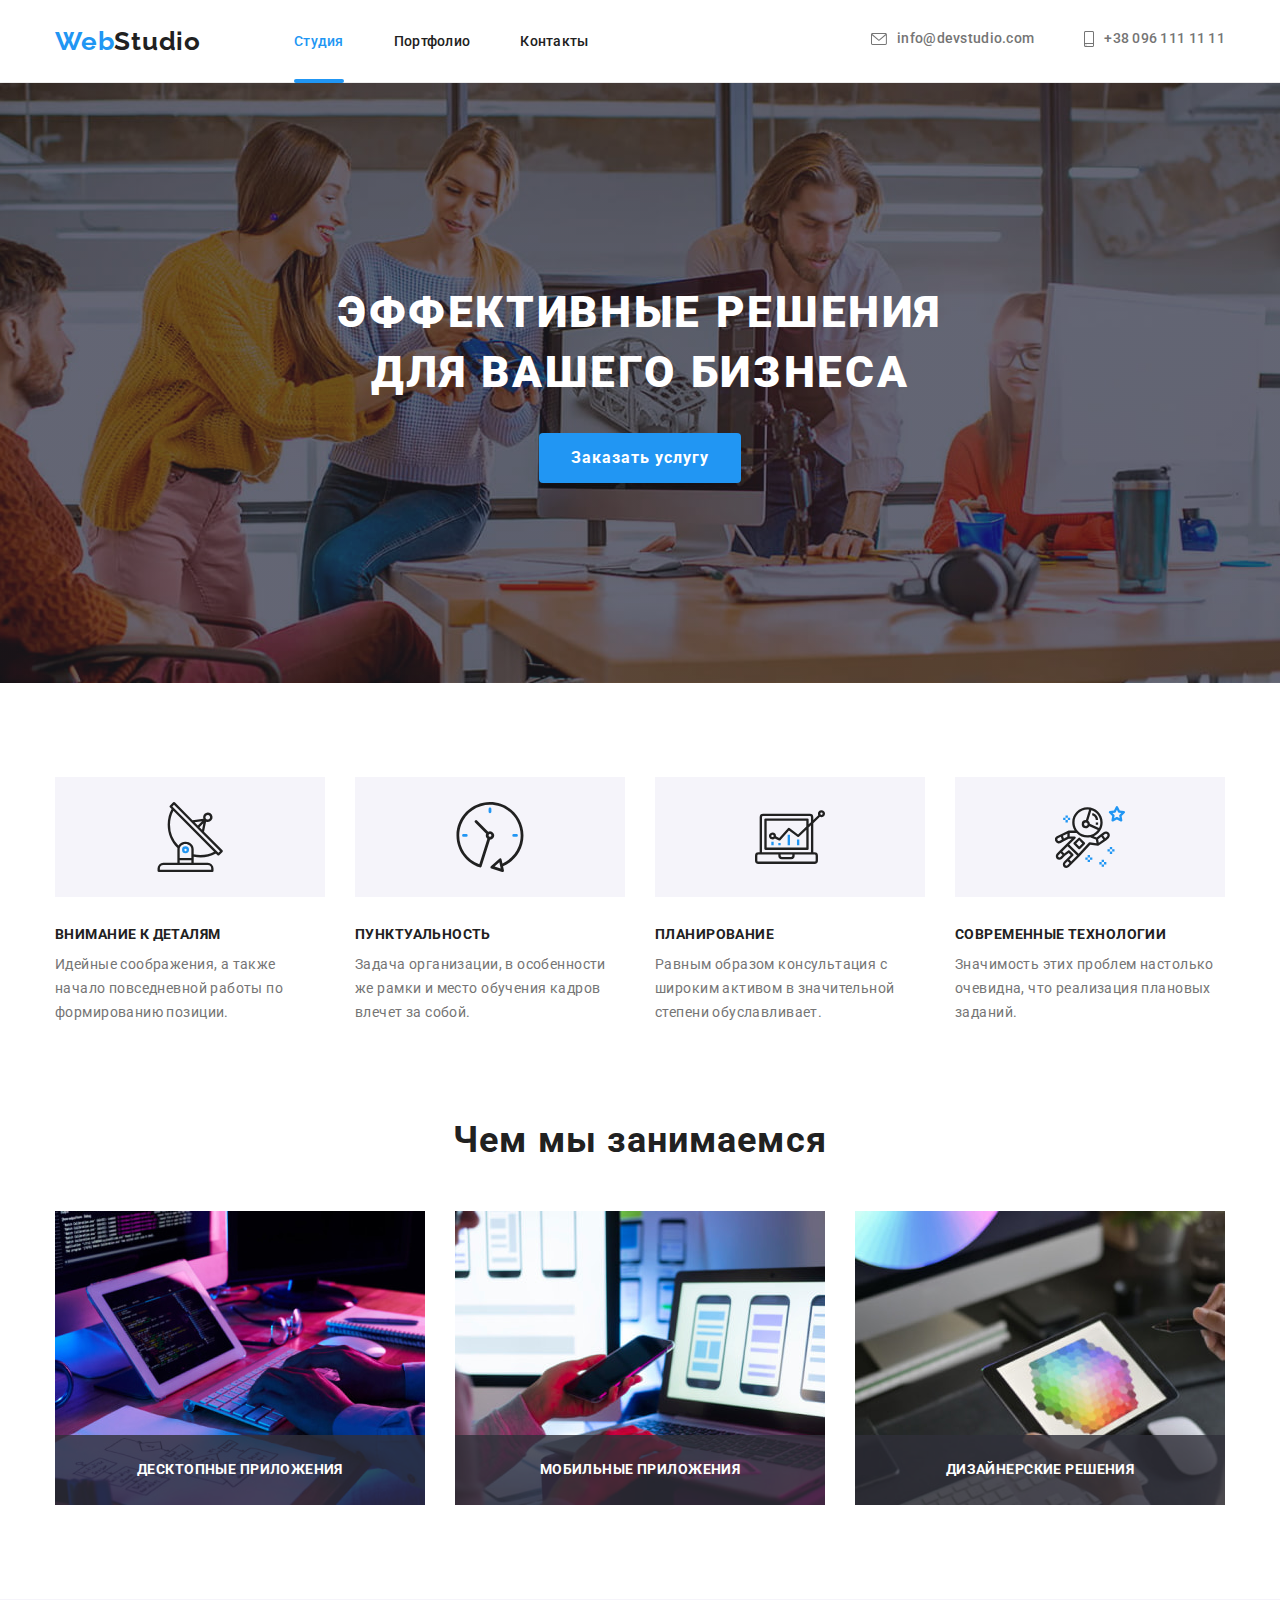
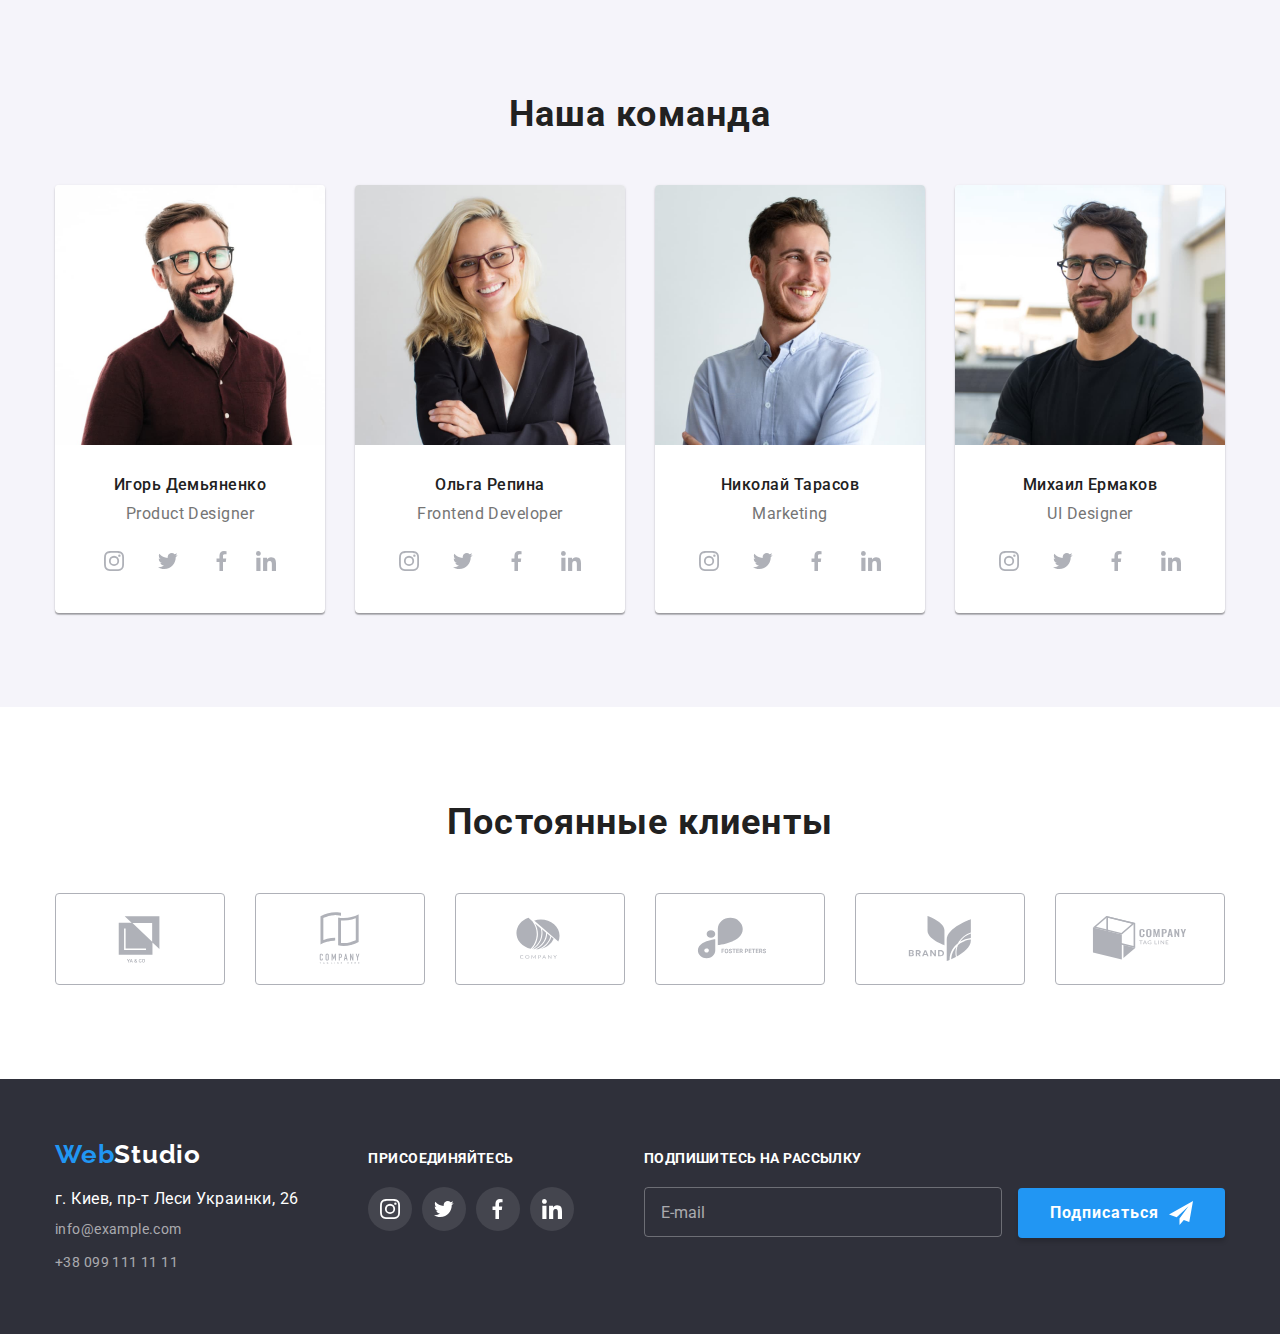
==== index.html @ 4d5522b4 "Create" ====
<!DOCTYPE html>
<html lang="ru">
  <head>
    <meta charset="UTF-8" />
    <meta http-equiv="X-UA-Compatible" content="IE=edge" />
    <meta name="viewport" content="width=device-width, initial-scale=1.0" />
    <title>Studio</title>
    <link rel="preconnect" href="https://fonts.googleapis.com" />
    <link rel="preconnect" href="https://fonts.gstatic.com" crossorigin />
    <link
      href="https://fonts.googleapis.com/css2?family=Raleway:wght@700&family=Roboto:wght@400;500;700;900&display=swap"
      rel="stylesheet"
    />
    <link
      rel="stylesheet"
      href="https://cdnjs.cloudflare.com/ajax/libs/modern-normalize/1.1.0/modern-normalize.min.css"
    />
    <link rel="stylesheet" href="./css/main.min.css" />
  </head>
  <body>
    <header class="header">
      <div class="container header__container">
        <nav class="site-nav">
          <a href="./" class="logo header__logo"><span>Web</span>Studio</a>
          <ul class="site-nav__list">
            <li class="site-nav__item">
              <a href="./" class="site-nav__link site-nav__link--current">Студия</a>
            </li>
            <li class="site-nav__item">
              <a href="./portfolio.html" class="site-nav__link">Портфолио</a>
            </li>
            <li class="site-nav__item"><a href="./" class="site-nav__link">Контакты</a></li>
          </ul>
        </nav>
        <ul class="auth-nav">
          <li class="auth-nav__item">
            <a href="mailto:info@devstudio.com" class="auth-nav__link">
              <svg class="auth-nav__icon-envelope">
                <use href="./images/icons.svg#icon-envelope"></use>
              </svg>
              info@devstudio.com
            </a>
          </li>
          <li class="auth-nav__item">
            <a href="tel:+380961111111" class="auth-nav__link">
              <svg class="auth-nav__icon-smartphone">
                <use href="./images/icons.svg#icon-smartphone"></use>
              </svg>
              +38 096 111 11 11</a
            >
          </li>
        </ul>
      </div>
    </header>
    <main>
      <!-- Hero section -->
      <section class="hero">
        <div class="container">
          <h1 class="hero__title">
            Эффективные решения <br />
            для вашего бизнеса
          </h1>
          <button type="button" class="button" data-modal-open>Заказать услугу</button>
        </div>
      </section>

      <!-- Particular section -->
      <section class="section">
        <div class="container">
          <h2 class="section__title visually-hidden">Особенности</h2>
          <ul class="particular__block">
            <li class="particular__item">
              <div class="particular__thumb">
                <svg class="particular__icon">
                  <use href="./images/icons.svg#icon-antenna"></use>
                </svg>
              </div>
              <h3 class="particular__title">Внимание к деталям</h3>
              <p class="particular__text">
                Идейные соображения, а также начало повседневной работы по формированию позиции.
              </p>
            </li>
            <li class="particular__item">
              <div class="particular__thumb">
                <svg class="particular__icon">
                  <use href="./images/icons.svg#icon-clock"></use>
                </svg>
              </div>
              <h3 class="particular__title">Пунктуальность</h3>
              <p class="particular__text">
                Задача организации, в особенности же рамки и место обучения кадров влечет за собой.
              </p>
            </li>
            <li class="particular__item">
              <div class="particular__thumb">
                <svg class="particular__icon">
                  <use href="./images/icons.svg#icon-diagram"></use>
                </svg>
              </div>
              <h3 class="particular__title">Планирование</h3>
              <p class="particular__text">
                Равным образом консультация с широким активом в значительной степени обуславливает.
              </p>
            </li>
            <li class="particular__item">
              <div class="particular__thumb">
                <svg class="particular__icon">
                  <use href="./images/icons.svg#icon-astronaut"></use>
                </svg>
              </div>
              <h3 class="particular__title">Современные технологии</h3>
              <p class="particular__text">
                Значимость этих проблем настолько очевидна, что реализация плановых заданий.
              </p>
            </li>
          </ul>
        </div>
      </section>

      <!-- Works-section -->
      <section class="section section--no-padding-top">
        <div class="container">
          <h2 class="section__title">Чем мы занимаемся</h2>
          <ul class="work">
            <li class="work__item">
              <img
                src="./images/box1.jpg"
                alt="Планшет с набранным кодом"
                width="370"
                class="work__img"
              />
              <h3 class="work__title">Десктопные приложения</h3>
            </li>
            <li class="work__item">
              <img
                src="./images/box2.jpg"
                alt="Ноутбук с дизайном приложения"
                width="370"
                class="work__img"
              />
              <h3 class="work__title">Мобильные приложения</h3>
            </li>
            <li class="work__item">
              <img
                src="./images/box3.jpg"
                alt="Планшет с палитрой цветов"
                width="370"
                class="work__img"
              />
              <h3 class="work__title">Дизайнерские решения</h3>
            </li>
          </ul>
        </div>
      </section>

      <!-- Command section -->
      <section class="section section--other-background">
        <div class="container">
          <h2 class="section__title">Наша команда</h2>
          <ul class="command">
            <li class="command__item">
              <img src="./images/team-card-1.jpg" alt="Портрет" width="270" />
              <div class="command__thumb">
                <h3 class="command__title">Игорь Демьяненко</h3>
                <p class="command__text">Product Designer</p>
                <ul class="social">
                  <li class="social__item">
                    <a href="#" class="social__link">
                      <svg class="social__icon">
                        <use href="./images/icons.svg#icon-instagram"></use>
                      </svg>
                    </a>
                  </li>
                  <li class="social__item">
                    <a href="#" class="social__link">
                      <svg class="social__icon">
                        <use href="./images/icons.svg#icon-twitter"></use>
                      </svg>
                    </a>
                  </li>
                  <li class=sociald__item">
                    <a href="#" class="social__link">
                      <svg class="social__icon">
                        <use href="./images/icons.svg#icon-facebook"></use>
                      </svg>
                    </a>
                  </li>
                  <li class="social__item">
                    <a href="#" class="social__link">
                      <svg class="social__icon">
                        <use href="./images/icons.svg#icon-linkedin"></use>
                      </svg>
                    </a>
                  </li>
                </ul>
              </div>
            </li>

            <li class="command__item">
              <img src="./images/team-card-2.jpg" alt="Портрет" width="270"/>
              <div class="command__thumb">
                <h3 class="command__title">Ольга Репина</h3>
                <p class="command__text">Frontend Developer</p>
                <ul class="social">
                  <li class="social__item">
                    <a href="#" class="social__link">
                      <svg class="social__icon">
                        <use href="./images/icons.svg#icon-instagram"></use>
                      </svg>
                    </a>
                  </li>
                  <li class="social__item">
                    <a href="" class="social__link">
                      <svg class="social__icon">
                        <use href="./images/icons.svg#icon-twitter"></use>
                      </svg>
                    </a>
                  </li>
                  <li class="social__item">
                    <a href="" class="social__link">
                      <svg class="social__icon">
                        <use href="./images/icons.svg#icon-facebook"></use>
                      </svg>
                    </a>
                  </li>
                  <li class="social__item">
                    <a href="" class="social__link">
                      <svg class="social__icon">
                        <use href="./images/icons.svg#icon-linkedin"></use>
                      </svg>
                    </a>
                  </li>
                </ul>
              </div>
            </li>

            <li class="command__item">
              <img src="./images/team-card-3.jpg" alt="Портрет" width="270" />
              <div class="command__thumb">
                <h3 class="command__title">Николай Тарасов</h3>
                <p class="command__text">Marketing</p>
                <ul class="social">
                  <li class="social__item">
                    <a href="#" class="social__link">
                      <svg class="social__icon">
                        <use href="./images/icons.svg#icon-instagram"></use>
                      </svg>
                    </a>
                  </li>
                  <li class="social__item">
                    <a href="" class="social__link">
                      <svg class="social__icon">
                        <use href="./images/icons.svg#icon-twitter"></use>
                      </svg>
                    </a>
                  </li>
                  <li class="social__item">
                    <a href="" class="social__link">
                      <svg class="social__icon ">
                        <use href="./images/icons.svg#icon-facebook"></use>
                      </svg>
                    </a>
                  </li>
                  <li class="social__item">
                    <a href="" class="social__link">
                      <svg class="social__icon">
                        <use href="./images/icons.svg#icon-linkedin"></use>
                      </svg>
                    </a>
                  </li>
                </ul>
              </div>
            </li>

            <li class="command__item">
              <img src="./images/team-card-4.jpg" alt="Портрет" width="270" />
              <div class="command__thumb">
                <h3 class="command__title">Михаил Ермаков</h3>
                <p class="command__text">UI Designer</p>
                <ul class="social">
                  <li class="social__item">
                    <a href="#" class="social__link">
                      <svg class="social__icon">
                        <use href="./images/icons.svg#icon-instagram"></use>
                      </svg>
                    </a>
                  </li>
                  <li class="social__item">
                    <a href="" class="social__link">
                      <svg class="social__icon">
                        <use href="./images/icons.svg#icon-twitter"></use>
                      </svg>
                    </a>
                  </li>
                  <li class="social__item">
                    <a href="" class="social__link">
                      <svg class="social__icon">
                        <use href="./images/icons.svg#icon-facebook"></use>
                      </svg>
                    </a>
                  </li>
                  <li class="social__item">
                    <a href="" class="social__link">
                      <svg class="social__icon">
                        <use href="./images/icons.svg#icon-linkedin"></use>
                      </svg>
                    </a>
                  </li>
                </ul>
              </div>
            </li>
          </ul>
        </div>
      </section>

      <!-- Client section -->
      <section class="section">
        <div class="container">
          <h2 class="section__title">Постоянные клиенты</h2>
          <ul class="client">
            <li class="client__item">
              <a href="#" class="client__link">
                <svg class="client__icon">
                  <use href="./images/icons.svg#icon-client1"></use>
                </svg>
              </a>
            </li>
            <li class="client__item">
              <a href="#" class="client__link">
                <svg class="client__icon">
                  <use href="./images/icons.svg#icon-client2"></use>
                </svg>
              </a>
            </li>
            <li class="client__item">
              <a href="#" class="client__link">
                <svg class="client__icon">
                  <use href="./images/icons.svg#icon-client3"></use>
                </svg>
              </a>
            </li>
            <li class="client__item">
              <a href="#" class="client__link">
                <svg class="client__icon">
                  <use href="./images/icons.svg#icon-client4"></use>
                </svg>
              </a>
            </li>
            <li class="client__item">
              <a href="#" class="client__link">
                <svg class="client__icon">
                  <use href="./images/icons.svg#icon-client5"></use>
                </svg>
              </a>
            </li>
            <li class="client__item">
              <a href="#" class="client__link">
                <svg class="client__icon">
                  <use href="./images/icons.svg#icon-client6"></use>
                </svg>
              </a>
            </li>
          </ul>
        </div>
      </section>
    </main>

    <footer class="footer">
      <div class="container footer__container">
        <div class="contacts">
          <a href="./" class="logo footer__logo"><span>Web</span>Studio</a>
          <address>
            <ul class="contacts__list">
              <li class="contacts__item">
                <a href="https://goo.gl/maps/uek1uiBaMwYKSRGh7" class="contacts__address"
                  >г. Киев, пр-т Леси Украинки, 26</a
                >
              </li>
              <li class="contacts__item">
                <a href="mailto:info@example.com" class="contacts__mail">info@example.com</a>
              </li>
              <li class="contacts__item">
                <a href="tel:+380991111111" class="contacts__tel">+38 099 111 11 11</a>
              </li>
            </ul>
          </address>
        </div>

        <div class="subscribe">
          <h3 class="subscribe__title">присоединяйтесь</h3>
          <ul class="subscribe__list">
            <li class="subscribe__item">
              <a href="#" class="subscribe__link">
                <svg class="social__icon">
                  <use href="./images/icons.svg#icon-instagram"></use>
                </svg>
              </a>
            </li>
            <li class="subscribe__item">
              <a href="#" class="subscribe__link">
                <svg class="social__icon">
                  <use href="./images/icons.svg#icon-twitter"></use>
                </svg>
              </a>
            </li>
            <li class="subscribe__item">
              <a href="#" class="subscribe__link">
                <svg class="social__icon">
                  <use href="./images/icons.svg#icon-facebook"></use>
                </svg>
              </a>
            </li>
            <li class="subscribe__item">
              <a href="#" class="subscribe__link">
                <svg class="social__icon">
                  <use href="./images/icons.svg#icon-linkedin"></use>
                </svg>
              </a>
            </li>
          </ul>
        </div>

        <form class="mailing">
          <h3 class="subscribe__title">Подпишитесь на рассылку</h3>
          <label class="mailing__form">
            <input type="text" placeholder="E-mail" class="mailing__submit" name="subscribe" />
          </label>
          <button type="submit" class="button mailing__btn">
            Подписаться
            <svg class="mailing__icon">
              <use href="./images/icons.svg#icon-send"></use>
            </svg>
          </button>
        </form>
      </div>
    </footer>

    <div class="backdrop is-hidden" data-modal>
      <div class="modal">
        <button class="button__close" data-modal-close>
          <svg class="button__icon">
            <use href="./images/icons.svg#icon-close"></use>
          </svg>
        </button>
        <b class="modal__title">Оставьте свои данные, мы вам перезвоним</b>
        <form class="form">
          <label class="form__box">
            Имя
            <input type="text" name="user-name" class="form__input" required />
            <svg class="form__icon">
              <use href="./images/icons.svg#icon-person"></use>
            </svg>
          </label>

          <label class="form__box">
            Телефон
            <input
              type="text"
              name="user-phone"
              class="form__input"
              required
              pattern="[0-9]{10}"
              title="0999999999"
            />
            <svg class="form__icon">
              <use href="./images/icons.svg#icon-phone"></use>
            </svg>
          </label>

          <label class="form__box">
            Почта
            <input type="text" name="user-email" class="form__input" required />
            <svg class="form__icon">
              <use href="./images/icons.svg#icon-email"></use>
            </svg>
          </label>

          <label class="form__box textarea">
            Комментарий
            <textarea
              name="user-comment"
              class="form__input textarea__input"
              placeholder="Введите текст"
            ></textarea>
          </label>

          <div class="policy">
            <input type="checkbox" name="accept" class="policy__checkbox" id="accept" />
            <label for="accept" class="policy__lable">
              <svg class="policy__icon">
                <use href="./images/icons.svg#icon-check"></use>
              </svg>

              Соглашаюсь с рассылкой и принимаю <a href="#">Условия договора </a>
            </label>
          </div>

          <button type="submit" class="button modal__btn">Отправить</button>
        </form>
      </div>
    </div>

    <script src="./js/modal.js"></script>
  </body>
</html>
---- css/main.min.css ----
:root{--text-color: #212121;--text-color-add: #757575;--accent-color: #2196f3;--primary-white-color: #ffffff;--secondary-background-color: #f5f4fa;--background-color-add: #2f303a;--project-card-gap: 30px;--social-link-color: #afb1b8}body{background-color:var(--primary-white-color);font-family:'Roboto', sans-serif;letter-spacing:0.03em}h1,h2,h3,h4,h5,h6,p,ul{margin-top:0;margin-bottom:0;padding-left:0;padding-right:0}ul{list-style:none;padding:0;margin:0}a{text-decoration:none;font-style:normal}img{display:block;max-width:100%;height:auto}.visually-hidden{position:absolute;clip:rect(0 0 0 0);width:1px;height:1px;margin:-1px}.container{width:1200px;padding-left:15px;padding-right:15px;margin-left:auto;margin-right:auto}.section{padding-top:94px;padding-bottom:94px}.section--no-padding-top{padding-top:0px}.section--other-background{background-color:var(--secondary-background-color)}.section__title{font-weight:700;font-size:36px;line-height:1.17;letter-spacing:.03em;color:var(--text-color);text-align:center;margin-bottom:50px}.button{font-family:inherit;font-weight:700;font-size:16px;line-height:1.88;letter-spacing:.06em;color:var(--primary-white-color);display:inline-block;background-color:var(--accent-color);border:none;min-width:200px;-webkit-border-radius:4px;border-radius:4px;-webkit-box-shadow:0px 4px 4px rgba(0,0,0,0.15);box-shadow:0px 4px 4px rgba(0,0,0,0.15);cursor:pointer;padding:10px 32px;-webkit-transition:background-color 250ms cubic-bezier(0.4, 0, 0.2, 1);-o-transition:background-color 250ms cubic-bezier(0.4, 0, 0.2, 1);transition:background-color 250ms cubic-bezier(0.4, 0, 0.2, 1)}.button:hover,.button:focus{background-color:#188ce8}.logo{font-family:'Raleway', sans-serif;font-weight:700;font-size:26px;line-height:1.19;letter-spacing:.03em;color:var(--text-color);text-decoration:none}.logo span{color:var(--accent-color)}.social__icon{width:20px;height:20px;fill:currentColor}.header{border-bottom:1px solid #ececec}.header__container{display:-webkit-box;display:-webkit-flex;display:-ms-flexbox;display:flex;-webkit-box-align:center;-webkit-align-items:center;-ms-flex-align:center;align-items:center}.site-nav{display:-webkit-box;display:-webkit-flex;display:-ms-flexbox;display:flex;-webkit-box-align:center;-webkit-align-items:center;-ms-flex-align:center;align-items:center}.site-nav__list{display:-webkit-box;display:-webkit-flex;display:-ms-flexbox;display:flex;padding-top:32px;padding-bottom:32px}.site-nav__item:not(:last-child){margin-right:50px}.site-nav__link{font-weight:500;font-size:14px;line-height:1.14;letter-spacing:.02em;color:var(--text-color);text-decoration:none;-webkit-transition:color 250ms cubic-bezier(0.4, 0, 0.2, 1);-o-transition:color 250ms cubic-bezier(0.4, 0, 0.2, 1);transition:color 250ms cubic-bezier(0.4, 0, 0.2, 1)}.site-nav__link:hover,.site-nav__link:focus{color:var(--accent-color)}.site-nav__link--current{position:relative;color:var(--accent-color);padding-bottom:32px}.site-nav__link--current::before{display:inline-block;content:'';background-color:var(--accent-color);height:4px;width:100%;-webkit-border-radius:2px;border-radius:2px;position:absolute;bottom:0;left:0;margin-bottom:-2px}.header__logo{margin-right:93px}.auth-nav{display:-webkit-box;display:-webkit-flex;display:-ms-flexbox;display:flex;margin-left:auto}.auth-nav__link{font-weight:500;font-size:14px;line-height:1.14;letter-spacing:.02em;color:var(--text-color);text-decoration:none;-webkit-transition:color 250ms cubic-bezier(0.4, 0, 0.2, 1);-o-transition:color 250ms cubic-bezier(0.4, 0, 0.2, 1);transition:color 250ms cubic-bezier(0.4, 0, 0.2, 1)}.auth-nav__icon-envelope{margin-right:10px;width:16px;height:12px;fill:currentColor}.auth-nav__icon-smartphone{margin-right:10px;width:10px;height:16px;fill:currentColor}.auth-nav__item:not(:first-child){margin-left:50px}.auth-nav__link{color:var(--text-color-add);display:-webkit-inline-box;display:-webkit-inline-flex;display:-ms-inline-flexbox;display:inline-flex;-webkit-box-align:center;-webkit-align-items:center;-ms-flex-align:center;align-items:center;-webkit-transition:color 250ms cubic-bezier(0.4, 0, 0.2, 1);-o-transition:color 250ms cubic-bezier(0.4, 0, 0.2, 1);transition:color 250ms cubic-bezier(0.4, 0, 0.2, 1)}.auth-nav__link:hover,.auth-nav__link:focus{color:var(--accent-color)}.hero{max-width:1600px;margin-left:auto;margin-right:auto;background-image:-webkit-gradient(linear, left top, left bottom, from(rgba(47,48,58,0.4)), to(rgba(47,48,58,0.4))),url("../images/background-hero.jpg");background-image:-webkit-linear-gradient(rgba(47,48,58,0.4), rgba(47,48,58,0.4)),url("../images/background-hero.jpg");background-image:-o-linear-gradient(rgba(47,48,58,0.4), rgba(47,48,58,0.4)),url("../images/background-hero.jpg");background-image:linear-gradient(rgba(47,48,58,0.4), rgba(47,48,58,0.4)),url("../images/background-hero.jpg");background-color:var(--background-color-add);-webkit-background-size:cover;background-size:cover;background-repeat:no-repeat;background-position:center;text-align:center;padding-top:200px;padding-bottom:200px}.hero__title{font-weight:900;font-size:44px;line-height:1.36;letter-spacing:.06em;color:var(--primary-white-color);text-transform:uppercase;margin-bottom:30px}.particular__thumb{width:270px;height:120px;margin-bottom:30px;display:-webkit-box;display:-webkit-flex;display:-ms-flexbox;display:flex;-webkit-box-align:center;-webkit-align-items:center;-ms-flex-align:center;align-items:center;-webkit-box-pack:center;-webkit-justify-content:center;-ms-flex-pack:center;justify-content:center;background-color:var(--secondary-background-color)}.particular__icon{width:70px;height:70px}.particular__block{display:-webkit-box;display:-webkit-flex;display:-ms-flexbox;display:flex}.particular__item{margin-right:30px}.particular__item:last-child{margin-right:0}.particular__title{font-weight:700;font-size:14px;line-height:1.14;letter-spacing:.03em;color:var(--text-color);text-transform:uppercase;margin-bottom:10px}.particular__text{font-weight:400;font-size:14px;line-height:1.71;letter-spacing:.03em;color:var(--text-color-add)}.work{display:-webkit-box;display:-webkit-flex;display:-ms-flexbox;display:flex;-webkit-box-align:center;-webkit-align-items:center;-ms-flex-align:center;align-items:center}.work__item{position:relative}.work__item:not(:last-child){margin-right:30px}.work__title{display:-webkit-box;display:-webkit-flex;display:-ms-flexbox;display:flex;-webkit-box-align:center;-webkit-align-items:center;-ms-flex-align:center;align-items:center;-webkit-box-pack:center;-webkit-justify-content:center;-ms-flex-pack:center;justify-content:center;font-weight:700;font-size:14px;line-height:1.14;letter-spacing:.03em;color:var(--primary-white-color);text-transform:uppercase;background-color:rgba(47,48,58,0.8);width:100%;position:absolute;bottom:0;left:0;height:70px}.command{display:-webkit-box;display:-webkit-flex;display:-ms-flexbox;display:flex}.command__item{background-color:var(--primary-white-color);-webkit-border-radius:4px;border-radius:4px;-webkit-box-shadow:0px 1px 3px rgba(0,0,0,0.12),0px 1px 1px rgba(0,0,0,0.14),0px 2px 1px rgba(0,0,0,0.2);box-shadow:0px 1px 3px rgba(0,0,0,0.12),0px 1px 1px rgba(0,0,0,0.14),0px 2px 1px rgba(0,0,0,0.2);text-align:center;margin-right:30px;overflow:hidden}.command__item:last-child{margin-right:0}.command__thumb{padding:30px 0}.command__title{font-weight:500;font-size:16px;line-height:1.19;letter-spacing:.03em;color:var(--text-color);margin-bottom:10px}.command__text{margin-bottom:16px;font-weight:400;font-size:16px;line-height:1.19;letter-spacing:.03em;color:var(--text-color-add)}.social{display:-webkit-box;display:-webkit-flex;display:-ms-flexbox;display:flex;-webkit-box-pack:center;-webkit-justify-content:center;-ms-flex-pack:center;justify-content:center}.social__link{display:-webkit-box;display:-webkit-flex;display:-ms-flexbox;display:flex;-webkit-box-align:center;-webkit-align-items:center;-ms-flex-align:center;align-items:center;-webkit-box-pack:center;-webkit-justify-content:center;-ms-flex-pack:center;justify-content:center;-webkit-border-radius:50%;border-radius:50%;height:44px;width:44px;color:var(--social-link-color);-webkit-transition:color 250ms cubic-bezier(0.4, 0, 0.2, 1),background-color 250ms cubic-bezier(0.4, 0, 0.2, 1);-o-transition:color 250ms cubic-bezier(0.4, 0, 0.2, 1),background-color 250ms cubic-bezier(0.4, 0, 0.2, 1);transition:color 250ms cubic-bezier(0.4, 0, 0.2, 1),background-color 250ms cubic-bezier(0.4, 0, 0.2, 1)}.social__link:hover,.social__link:focus{background-color:var(--accent-color);color:var(--primary-white-color)}.social__item:not(:last-child){margin-right:10px}.client{display:-webkit-box;display:-webkit-flex;display:-ms-flexbox;display:flex;-webkit-box-pack:center;-webkit-justify-content:center;-ms-flex-pack:center;justify-content:center;margin-left:auto;margin-right:auto}.client__item{width:170px;height:92px;margin-right:30px}.client__item:last-child{margin-right:0}.client__link{display:-webkit-box;display:-webkit-flex;display:-ms-flexbox;display:flex;-webkit-box-align:center;-webkit-align-items:center;-ms-flex-align:center;align-items:center;-webkit-box-pack:center;-webkit-justify-content:center;-ms-flex-pack:center;justify-content:center;width:100%;height:100%;border:1px solid var(--social-link-color);-webkit-border-radius:4px;border-radius:4px;color:var(--social-link-color);-webkit-transition:color 250ms cubic-bezier(0.4, 0, 0.2, 1),border-color 250ms cubic-bezier(0.4, 0, 0.2, 1);-o-transition:color 250ms cubic-bezier(0.4, 0, 0.2, 1),border-color 250ms cubic-bezier(0.4, 0, 0.2, 1);transition:color 250ms cubic-bezier(0.4, 0, 0.2, 1),border-color 250ms cubic-bezier(0.4, 0, 0.2, 1)}.client__link:hover,.client__link:focus{color:var(--accent-color);border-color:var(--accent-color)}.client__icon{fill:currentColor;width:106px;height:60px}.footer{background-color:var(--background-color-add);padding-top:60px;padding-bottom:60px}.footer__container{display:-webkit-box;display:-webkit-flex;display:-ms-flexbox;display:flex;-webkit-box-align:baseline;-webkit-align-items:baseline;-ms-flex-align:baseline;align-items:baseline;-webkit-box-pack:justify;-webkit-justify-content:space-between;-ms-flex-pack:justify;justify-content:space-between}.footer__logo{display:inline-block;margin-bottom:20px;color:var(--primary-white-color)}.contacts__item:not(:last-child){margin-bottom:9px}.contacts__address{color:var(--primary-white-color)}.contacts__mail,.contacts__tel{font-weight:400;font-size:14px;line-height:1.71;letter-spacing:.03em;color:rgba(255,255,255,0.6)}.subscribe__title{font-weight:700;font-size:14px;line-height:1.14;letter-spacing:.03em;color:var(--primary-white-color);text-transform:uppercase}.subscribe__list{display:-webkit-box;display:-webkit-flex;display:-ms-flexbox;display:flex;margin-top:20px}.subscribe__item:not(:last-child){margin-right:10px}.subscribe__link{height:44px;width:44px;display:-webkit-box;display:-webkit-flex;display:-ms-flexbox;display:flex;-webkit-box-align:center;-webkit-align-items:center;-ms-flex-align:center;align-items:center;-webkit-box-pack:center;-webkit-justify-content:center;-ms-flex-pack:center;justify-content:center;-webkit-border-radius:50%;border-radius:50%;color:var(--primary-white-color);background-color:rgba(255,255,255,0.1);-webkit-transition:color 250ms cubic-bezier(0.4, 0, 0.2, 1),background-color 250ms cubic-bezier(0.4, 0, 0.2, 1);-o-transition:color 250ms cubic-bezier(0.4, 0, 0.2, 1),background-color 250ms cubic-bezier(0.4, 0, 0.2, 1);transition:color 250ms cubic-bezier(0.4, 0, 0.2, 1),background-color 250ms cubic-bezier(0.4, 0, 0.2, 1)}.subscribe__link:last-child{margin-right:0}.subscribe__link:hover,.subscribe__link:focus{background-color:var(--accent-color)}.mailing__form{display:inline-block;margin-right:12px;margin-top:20px}.mailing__submit{width:358px;height:50px;border:1px solid rgba(255,255,255,0.3);-webkit-border-radius:4px;border-radius:4px;background-color:transparent;padding:15px 16px;color:rgba(255,255,255,0.6);font-family:inherit}.mailing__submit::-webkit-input-placeholder{color:rgba(255,255,255,0.6)}.mailing__submit:-ms-input-placeholder{color:rgba(255,255,255,0.6)}.mailing__submit::-ms-input-placeholder{color:rgba(255,255,255,0.6)}.mailing__submit::placeholder{color:rgba(255,255,255,0.6)}.mailing__btn{display:-webkit-inline-box;display:-webkit-inline-flex;display:-ms-inline-flexbox;display:inline-flex;-webkit-box-align:center;-webkit-align-items:center;-ms-flex-align:center;align-items:center}.mailing__icon{width:24px;height:24px;fill:var(--primary-white-color);margin-left:10px}.filtr{display:-webkit-box;display:-webkit-flex;display:-ms-flexbox;display:flex;-webkit-box-pack:center;-webkit-justify-content:center;-ms-flex-pack:center;justify-content:center;margin-bottom:50px}.filtr__item{margin-right:8px}.filtr__item:last-child{margin-right:0}.filtr__btn{font-family:Roboto;font-weight:500;font-size:16px;line-height:1.62;letter-spacing:.03em;color:var(--text-color);text-align:center;background-color:var(--secondary-background-color);border:none;-webkit-border-radius:4px;border-radius:4px;padding:6px 22px;-webkit-transition:color 250ms cubic-bezier(0.4, 0, 0.2, 1),border-color 250ms cubic-bezier(0.4, 0, 0.2, 1),-webkit-box-shadow 250ms cubic-bezier(0.4, 0, 0.2, 1);transition:color 250ms cubic-bezier(0.4, 0, 0.2, 1),border-color 250ms cubic-bezier(0.4, 0, 0.2, 1),-webkit-box-shadow 250ms cubic-bezier(0.4, 0, 0.2, 1);-o-transition:color 250ms cubic-bezier(0.4, 0, 0.2, 1),border-color 250ms cubic-bezier(0.4, 0, 0.2, 1),box-shadow 250ms cubic-bezier(0.4, 0, 0.2, 1);transition:color 250ms cubic-bezier(0.4, 0, 0.2, 1),border-color 250ms cubic-bezier(0.4, 0, 0.2, 1),box-shadow 250ms cubic-bezier(0.4, 0, 0.2, 1);transition:color 250ms cubic-bezier(0.4, 0, 0.2, 1),border-color 250ms cubic-bezier(0.4, 0, 0.2, 1),box-shadow 250ms cubic-bezier(0.4, 0, 0.2, 1),-webkit-box-shadow 250ms cubic-bezier(0.4, 0, 0.2, 1)}.filtr__btn:hover,.filtr__btn:focus{background-color:var(--accent-color);color:var(--primary-white-color);-webkit-box-shadow:0px 3px 1px rgba(0,0,0,0.1),0px 1px 2px rgba(0,0,0,0.08),0px 2px 2px rgba(0,0,0,0.12);box-shadow:0px 3px 1px rgba(0,0,0,0.1),0px 1px 2px rgba(0,0,0,0.08),0px 2px 2px rgba(0,0,0,0.12);cursor:pointer}.project{display:-webkit-box;display:-webkit-flex;display:-ms-flexbox;display:flex;-webkit-flex-wrap:wrap;-ms-flex-wrap:wrap;flex-wrap:wrap;margin-top:-webkit-calc(-1 * var(--project-card-gap));margin-top:calc(-1 * var(--project-card-gap));margin-left:-webkit-calc(-1 * var(--project-card-gap));margin-left:calc(-1 * var(--project-card-gap))}.project__item{background-color:var(--primary-white-color);margin-left:var(--project-card-gap);margin-top:var(--project-card-gap)}.project__link{display:block;width:370px;height:404px;-webkit-transition:-webkit-box-shadow 250ms cubic-bezier(0.4, 0, 0.2, 1);transition:-webkit-box-shadow 250ms cubic-bezier(0.4, 0, 0.2, 1);-o-transition:box-shadow 250ms cubic-bezier(0.4, 0, 0.2, 1);transition:box-shadow 250ms cubic-bezier(0.4, 0, 0.2, 1);transition:box-shadow 250ms cubic-bezier(0.4, 0, 0.2, 1), -webkit-box-shadow 250ms cubic-bezier(0.4, 0, 0.2, 1)}.project__link:hover,.project__link:focus{-webkit-box-shadow:0px 1px 1px rgba(0,0,0,0.12),0px 4px 4px rgba(0,0,0,0.06),1px 4px 6px rgba(0,0,0,0.16);box-shadow:0px 1px 1px rgba(0,0,0,0.12),0px 4px 4px rgba(0,0,0,0.06),1px 4px 6px rgba(0,0,0,0.16)}.project__thumb{position:relative;overflow:hidden}.project__overley{background-color:rgba(33,150,243,0.9);position:absolute;left:0;top:0;width:100%;height:100%;padding:63px 24px;-webkit-transform:translateY(100%);-ms-transform:translateY(100%);transform:translateY(100%);-webkit-transition:-webkit-transform 250ms cubic-bezier(0.4, 0, 0.2, 1);transition:-webkit-transform 250ms cubic-bezier(0.4, 0, 0.2, 1);-o-transition:transform 250ms cubic-bezier(0.4, 0, 0.2, 1);transition:transform 250ms cubic-bezier(0.4, 0, 0.2, 1);transition:transform 250ms cubic-bezier(0.4, 0, 0.2, 1), -webkit-transform 250ms cubic-bezier(0.4, 0, 0.2, 1)}.project__link:hover .project__overley,.project__link:focus .project__overley{-webkit-transform:translateY(0);-ms-transform:translateY(0);transform:translateY(0)}.project__overley-text{font-weight:400;font-size:18px;line-height:1.56;letter-spacing:.03em;color:var(--primary-white-color)}.project__card{padding:20px 24px;border:1px solid #eee;border-top:none}.project__title{font-weight:700;font-size:18px;line-height:2;letter-spacing:.06em;color:var(--text-color);margin-bottom:4px}.project__description{font-weight:400;font-size:16px;line-height:1.88;letter-spacing:.06em;color:var(--text-color-add)}.backdrop{position:fixed;top:0;left:0;width:100%;height:100%;background-color:rgba(0,0,0,0.2);opacity:1;-webkit-transition:opacity 250ms cubic-bezier(0.4, 0, 0.2, 1);-o-transition:opacity 250ms cubic-bezier(0.4, 0, 0.2, 1);transition:opacity 250ms cubic-bezier(0.4, 0, 0.2, 1)}.backdrop.is-hidden{opacity:0;pointer-events:none;visibility:visible}.modal{position:absolute;left:50%;top:50%;-webkit-transform:translate(-50%, -50%) scale(1);-ms-transform:translate(-50%, -50%) scale(1);transform:translate(-50%, -50%) scale(1);-webkit-transition:-webkit-transform 250ms cubic-bezier(0.4, 0, 0.2, 1);transition:-webkit-transform 250ms cubic-bezier(0.4, 0, 0.2, 1);-o-transition:transform 250ms cubic-bezier(0.4, 0, 0.2, 1);transition:transform 250ms cubic-bezier(0.4, 0, 0.2, 1);transition:transform 250ms cubic-bezier(0.4, 0, 0.2, 1), -webkit-transform 250ms cubic-bezier(0.4, 0, 0.2, 1);width:528px;min-height:581px;background-color:var(--primary-white-color);-webkit-box-shadow:0px 1px 3px rgba(0,0,0,0.12),0px 1px 1px rgba(0,0,0,0.14),0px 2px 1px rgba(0,0,0,0.2);box-shadow:0px 1px 3px rgba(0,0,0,0.12),0px 1px 1px rgba(0,0,0,0.14),0px 2px 1px rgba(0,0,0,0.2);-webkit-border-radius:4px;border-radius:4px;padding:40px}.backdrop.is-hidden .modal{-webkit-transform:translate(-50%, -50%) scale(1.2);-ms-transform:translate(-50%, -50%) scale(1.2);transform:translate(-50%, -50%) scale(1.2)}.modal__title{display:inline-block;font-weight:700;font-size:20px;line-height:1.15;letter-spacing:.03em;color:var(--text-color);text-align:center;margin-bottom:12px}.button__close{width:30px;height:30px;display:-webkit-box;display:-webkit-flex;display:-ms-flexbox;display:flex;-webkit-box-align:center;-webkit-align-items:center;-ms-flex-align:center;align-items:center;-webkit-box-pack:center;-webkit-justify-content:center;-ms-flex-pack:center;justify-content:center;position:absolute;top:8px;right:8px;cursor:pointer;background:#ffffff;border:1px solid rgba(0,0,0,0.1);-webkit-border-radius:50%;border-radius:50%}.button__icon{width:11px;height:11px;fill:black;-webkit-transition:fill 250ms cubic-bezier(0.4, 0, 0.2, 1);-o-transition:fill 250ms cubic-bezier(0.4, 0, 0.2, 1);transition:fill 250ms cubic-bezier(0.4, 0, 0.2, 1)}.button__close:hover .button__icon{fill:var(--accent-color)}.form__box{display:block;position:relative;font-family:inherit;font-weight:400;font-size:12px;line-height:1.17;letter-spacing:.01em;color:var(--text-color-add);margin-bottom:10px}.form__input{width:100%;border:1px solid rgba(33,33,33,0.2);-webkit-border-radius:4px;border-radius:4px;height:40px;padding:0 10px 0 42px;margin-top:4px;color:var(--text-color);-webkit-transition:border-color 250ms cubic-bezier(0.4, 0, 0.2, 1);-o-transition:border-color 250ms cubic-bezier(0.4, 0, 0.2, 1);transition:border-color 250ms cubic-bezier(0.4, 0, 0.2, 1)}.form__input:focus{outline:none;border-color:var(--accent-color)}.form__icon{position:absolute;top:50%;left:12px;height:18px;width:18px;color:var(--text-color);-webkit-transition:fill 250ms cubic-bezier(0.4, 0, 0.2, 1);-o-transition:fill 250ms cubic-bezier(0.4, 0, 0.2, 1);transition:fill 250ms cubic-bezier(0.4, 0, 0.2, 1)}.form__input:focus+.form__icon{fill:var(--accent-color)}.textarea{margin-bottom:20px}.textarea__input{display:block;min-height:120px;padding:12px 16px;resize:none;font-family:inherit}.textarea__input::-webkit-input-placeholder{color:rgba(117,117,117,0.5);font-family:inherit}.textarea__input:-ms-input-placeholder{color:rgba(117,117,117,0.5);font-family:inherit}.textarea__input::-ms-input-placeholder{color:rgba(117,117,117,0.5);font-family:inherit}.textarea__input::placeholder{color:rgba(117,117,117,0.5);font-family:inherit}.policy__lable{display:-webkit-box;display:-webkit-flex;display:-ms-flexbox;display:flex;-webkit-box-align:center;-webkit-align-items:center;-ms-flex-align:center;align-items:center;-webkit-box-pack:center;-webkit-justify-content:center;-ms-flex-pack:center;justify-content:center;font-weight:400;font-size:14px;line-height:1.71;letter-spacing:.03em;color:var(--text-color-add);cursor:pointer}.policy__lable a{margin-left:4px;color:var(--accent-color)}.policy__checkbox{position:absolute;clip:rect(0 0 0 0);width:1px;height:1px;margin:-1px}.modal__btn{display:block;margin:0 auto;margin-top:30px}.policy__icon{height:16px;width:16px;fill:transparent;border:1px solid #212121;-webkit-border-radius:2px;border-radius:2px;border-width:2px;margin-right:7px;-webkit-transition:background-color 250ms cubic-bezier(0.4, 0, 0.2, 1),fill 250ms cubic-bezier(0.4, 0, 0.2, 1),border 250ms cubic-bezier(0.4, 0, 0.2, 1);-o-transition:background-color 250ms cubic-bezier(0.4, 0, 0.2, 1),fill 250ms cubic-bezier(0.4, 0, 0.2, 1),border 250ms cubic-bezier(0.4, 0, 0.2, 1);transition:background-color 250ms cubic-bezier(0.4, 0, 0.2, 1),fill 250ms cubic-bezier(0.4, 0, 0.2, 1),border 250ms cubic-bezier(0.4, 0, 0.2, 1)}.policy__checkbox:checked+.policy__lable .policy__icon{fill:var(--primary-white-color);background-color:var(--accent-color);border-color:var(--accent-color)}
/*# sourceMappingURL=main.min.css.map */
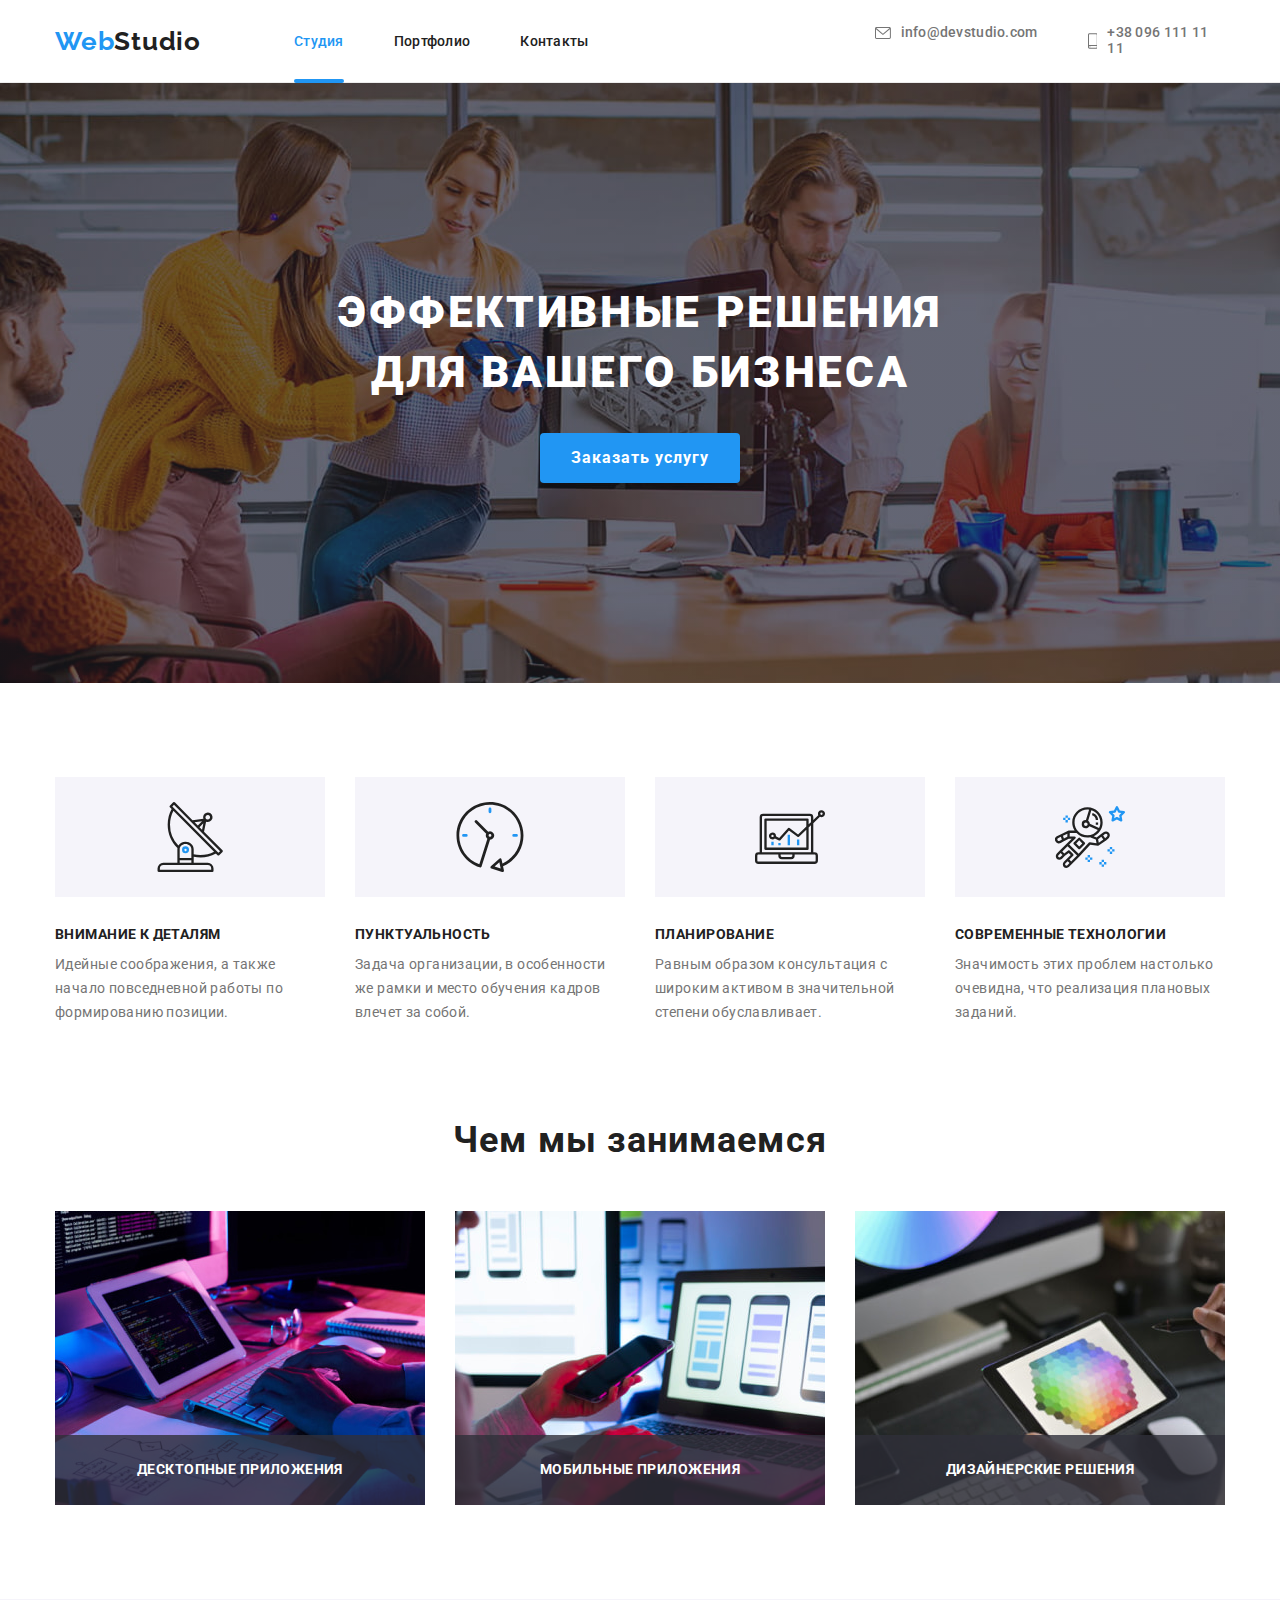
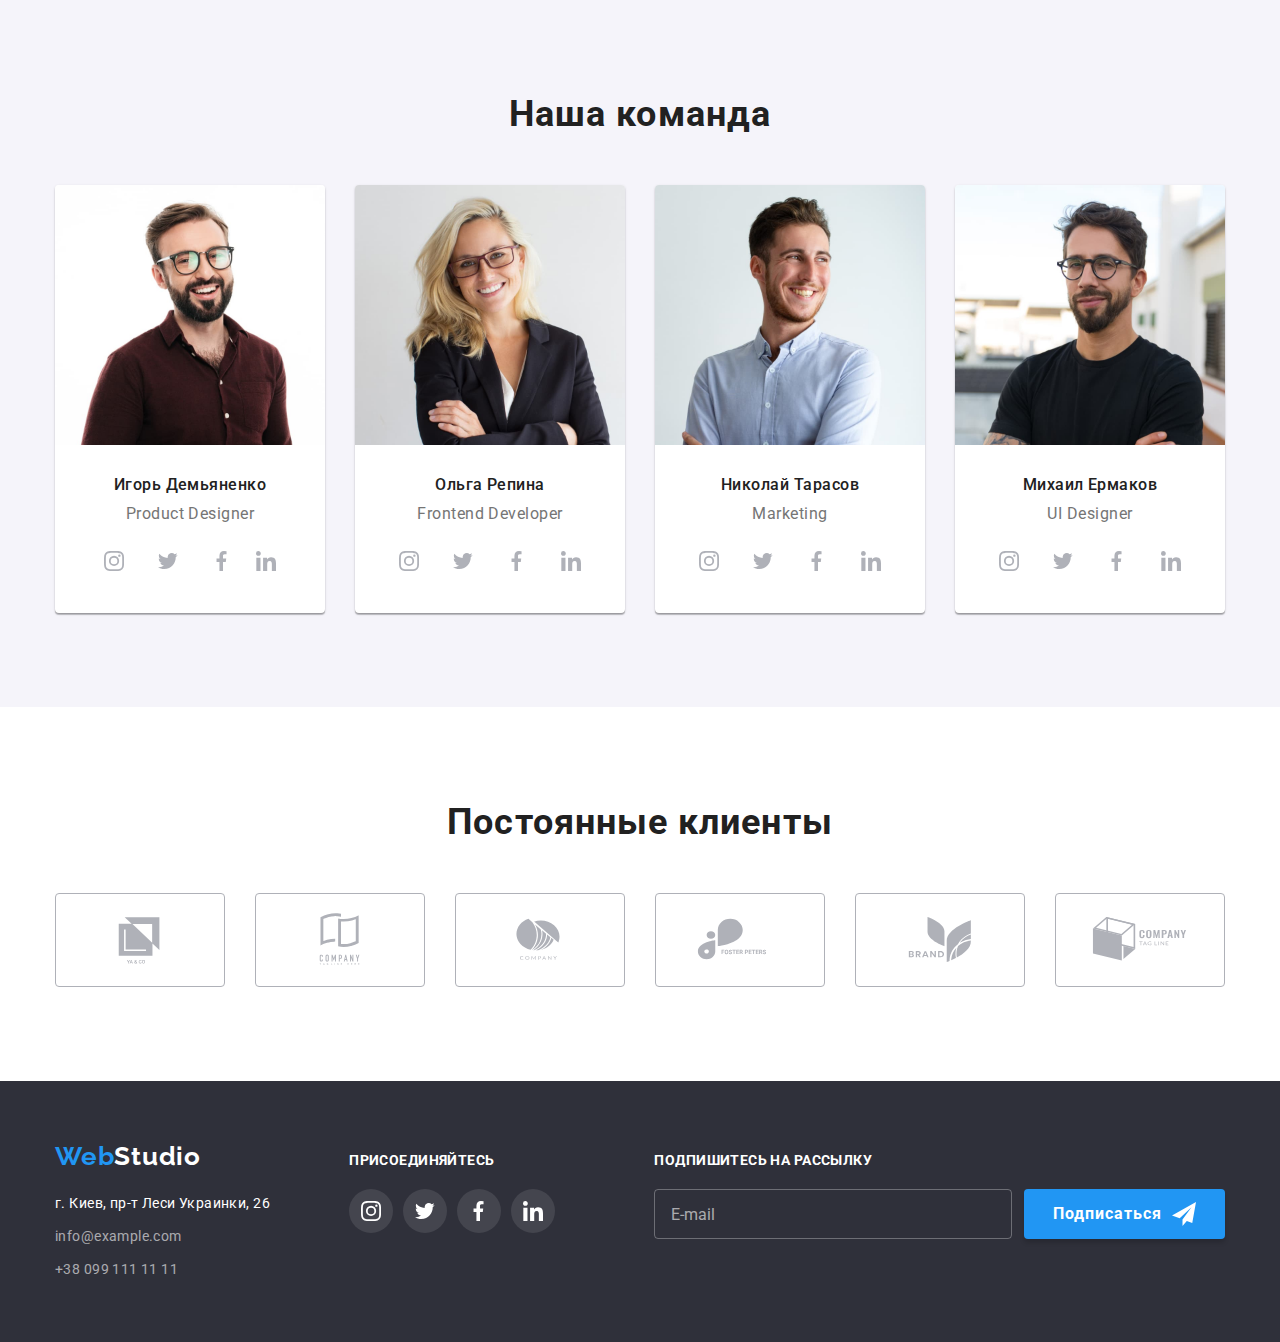
==== commit c55661e5: "adaptive-index.html" ====
--- a/index.html
+++ b/index.html
@@ -20,9 +20,17 @@
   <body>
     <header class="header">
       <div class="container header__container">
+        <div class="header__content">
+        <a href="./" class="logo header__logo"><span>Web</span>Studio</a>
+        <button type="button" class="menu-button" data-menu-button aria-expanded="false">
+          <svg width='40' height='40' aria-label="Кнопка мобильного меню" class="menu-button__icon">
+            <use href='./images/icons.svg#icon-menu' class="menu-button__icon--menu"></use>
+            <use href='./images/icons.svg#icon-close' class="menu-button__icon--cross"></use>
+          </svg>
+        </button>
+        <div class="header__nav">
         <nav class="site-nav">
-          <a href="./" class="logo header__logo"><span>Web</span>Studio</a>
-          <ul class="site-nav__list">
+            <ul class="site-nav__list">
             <li class="site-nav__item">
               <a href="./" class="site-nav__link site-nav__link--current">Студия</a>
             </li>
@@ -50,6 +58,8 @@
             >
           </li>
         </ul>
+        </div>
+        </div>
       </div>
     </header>
     <main>
@@ -118,7 +128,7 @@
       </section>
 
       <!-- Works-section -->
-      <section class="section section--no-padding-top">
+      <section class="section section--no-padding-top section__work">
         <div class="container">
           <h2 class="section__title">Чем мы занимаемся</h2>
           <ul class="work">
@@ -159,7 +169,7 @@
           <h2 class="section__title">Наша команда</h2>
           <ul class="command">
             <li class="command__item">
-              <img src="./images/team-card-1.jpg" alt="Портрет" width="270" />
+              <img src="./images/team-card-1.jpg" alt="Портрет" class="command__img" />
               <div class="command__thumb">
                 <h3 class="command__title">Игорь Демьяненко</h3>
                 <p class="command__text">Product Designer</p>
@@ -197,7 +207,7 @@
             </li>
 
             <li class="command__item">
-              <img src="./images/team-card-2.jpg" alt="Портрет" width="270"/>
+              <img src="./images/team-card-2.jpg" alt="Портрет" class="command__img"/>
               <div class="command__thumb">
                 <h3 class="command__title">Ольга Репина</h3>
                 <p class="command__text">Frontend Developer</p>
@@ -235,7 +245,7 @@
             </li>
 
             <li class="command__item">
-              <img src="./images/team-card-3.jpg" alt="Портрет" width="270" />
+              <img src="./images/team-card-3.jpg" alt="Портрет" class="command__img"/>
               <div class="command__thumb">
                 <h3 class="command__title">Николай Тарасов</h3>
                 <p class="command__text">Marketing</p>
@@ -273,7 +283,7 @@
             </li>
 
             <li class="command__item">
-              <img src="./images/team-card-4.jpg" alt="Портрет" width="270" />
+              <img src="./images/team-card-4.jpg" alt="Портрет" class="command__img"/>
               <div class="command__thumb">
                 <h3 class="command__title">Михаил Ермаков</h3>
                 <p class="command__text">UI Designer</p>
@@ -422,7 +432,8 @@
 
         <form class="mailing">
           <h3 class="subscribe__title">Подпишитесь на рассылку</h3>
-          <label class="mailing__form">
+          <div class="mailing__form">
+          <label class="mailing__label">
             <input type="text" placeholder="E-mail" class="mailing__submit" name="subscribe" />
           </label>
           <button type="submit" class="button mailing__btn">
@@ -431,6 +442,7 @@
               <use href="./images/icons.svg#icon-send"></use>
             </svg>
           </button>
+          </div>
         </form>
       </div>
     </footer>
@@ -500,6 +512,7 @@
       </div>
     </div>
 
+    <script src="./js/menu.js"></script>
     <script src="./js/modal.js"></script>
   </body>
 </html>
--- a/css/main.min.css
+++ b/css/main.min.css
@@ -1,2 +1,2 @@
-:root{--text-color: #212121;--text-color-add: #757575;--accent-color: #2196f3;--primary-white-color: #ffffff;--secondary-background-color: #f5f4fa;--background-color-add: #2f303a;--project-card-gap: 30px;--social-link-color: #afb1b8}body{background-color:var(--primary-white-color);font-family:'Roboto', sans-serif;letter-spacing:0.03em}h1,h2,h3,h4,h5,h6,p,ul{margin-top:0;margin-bottom:0;padding-left:0;padding-right:0}ul{list-style:none;padding:0;margin:0}a{text-decoration:none;font-style:normal}img{display:block;max-width:100%;height:auto}.visually-hidden{position:absolute;clip:rect(0 0 0 0);width:1px;height:1px;margin:-1px}.container{width:1200px;padding-left:15px;padding-right:15px;margin-left:auto;margin-right:auto}.section{padding-top:94px;padding-bottom:94px}.section--no-padding-top{padding-top:0px}.section--other-background{background-color:var(--secondary-background-color)}.section__title{font-weight:700;font-size:36px;line-height:1.17;letter-spacing:.03em;color:var(--text-color);text-align:center;margin-bottom:50px}.button{font-family:inherit;font-weight:700;font-size:16px;line-height:1.88;letter-spacing:.06em;color:var(--primary-white-color);display:inline-block;background-color:var(--accent-color);border:none;min-width:200px;-webkit-border-radius:4px;border-radius:4px;-webkit-box-shadow:0px 4px 4px rgba(0,0,0,0.15);box-shadow:0px 4px 4px rgba(0,0,0,0.15);cursor:pointer;padding:10px 32px;-webkit-transition:background-color 250ms cubic-bezier(0.4, 0, 0.2, 1);-o-transition:background-color 250ms cubic-bezier(0.4, 0, 0.2, 1);transition:background-color 250ms cubic-bezier(0.4, 0, 0.2, 1)}.button:hover,.button:focus{background-color:#188ce8}.logo{font-family:'Raleway', sans-serif;font-weight:700;font-size:26px;line-height:1.19;letter-spacing:.03em;color:var(--text-color);text-decoration:none}.logo span{color:var(--accent-color)}.social__icon{width:20px;height:20px;fill:currentColor}.header{border-bottom:1px solid #ececec}.header__container{display:-webkit-box;display:-webkit-flex;display:-ms-flexbox;display:flex;-webkit-box-align:center;-webkit-align-items:center;-ms-flex-align:center;align-items:center}.site-nav{display:-webkit-box;display:-webkit-flex;display:-ms-flexbox;display:flex;-webkit-box-align:center;-webkit-align-items:center;-ms-flex-align:center;align-items:center}.site-nav__list{display:-webkit-box;display:-webkit-flex;display:-ms-flexbox;display:flex;padding-top:32px;padding-bottom:32px}.site-nav__item:not(:last-child){margin-right:50px}.site-nav__link{font-weight:500;font-size:14px;line-height:1.14;letter-spacing:.02em;color:var(--text-color);text-decoration:none;-webkit-transition:color 250ms cubic-bezier(0.4, 0, 0.2, 1);-o-transition:color 250ms cubic-bezier(0.4, 0, 0.2, 1);transition:color 250ms cubic-bezier(0.4, 0, 0.2, 1)}.site-nav__link:hover,.site-nav__link:focus{color:var(--accent-color)}.site-nav__link--current{position:relative;color:var(--accent-color);padding-bottom:32px}.site-nav__link--current::before{display:inline-block;content:'';background-color:var(--accent-color);height:4px;width:100%;-webkit-border-radius:2px;border-radius:2px;position:absolute;bottom:0;left:0;margin-bottom:-2px}.header__logo{margin-right:93px}.auth-nav{display:-webkit-box;display:-webkit-flex;display:-ms-flexbox;display:flex;margin-left:auto}.auth-nav__link{font-weight:500;font-size:14px;line-height:1.14;letter-spacing:.02em;color:var(--text-color);text-decoration:none;-webkit-transition:color 250ms cubic-bezier(0.4, 0, 0.2, 1);-o-transition:color 250ms cubic-bezier(0.4, 0, 0.2, 1);transition:color 250ms cubic-bezier(0.4, 0, 0.2, 1)}.auth-nav__icon-envelope{margin-right:10px;width:16px;height:12px;fill:currentColor}.auth-nav__icon-smartphone{margin-right:10px;width:10px;height:16px;fill:currentColor}.auth-nav__item:not(:first-child){margin-left:50px}.auth-nav__link{color:var(--text-color-add);display:-webkit-inline-box;display:-webkit-inline-flex;display:-ms-inline-flexbox;display:inline-flex;-webkit-box-align:center;-webkit-align-items:center;-ms-flex-align:center;align-items:center;-webkit-transition:color 250ms cubic-bezier(0.4, 0, 0.2, 1);-o-transition:color 250ms cubic-bezier(0.4, 0, 0.2, 1);transition:color 250ms cubic-bezier(0.4, 0, 0.2, 1)}.auth-nav__link:hover,.auth-nav__link:focus{color:var(--accent-color)}.hero{max-width:1600px;margin-left:auto;margin-right:auto;background-image:-webkit-gradient(linear, left top, left bottom, from(rgba(47,48,58,0.4)), to(rgba(47,48,58,0.4))),url("../images/background-hero.jpg");background-image:-webkit-linear-gradient(rgba(47,48,58,0.4), rgba(47,48,58,0.4)),url("../images/background-hero.jpg");background-image:-o-linear-gradient(rgba(47,48,58,0.4), rgba(47,48,58,0.4)),url("../images/background-hero.jpg");background-image:linear-gradient(rgba(47,48,58,0.4), rgba(47,48,58,0.4)),url("../images/background-hero.jpg");background-color:var(--background-color-add);-webkit-background-size:cover;background-size:cover;background-repeat:no-repeat;background-position:center;text-align:center;padding-top:200px;padding-bottom:200px}.hero__title{font-weight:900;font-size:44px;line-height:1.36;letter-spacing:.06em;color:var(--primary-white-color);text-transform:uppercase;margin-bottom:30px}.particular__thumb{width:270px;height:120px;margin-bottom:30px;display:-webkit-box;display:-webkit-flex;display:-ms-flexbox;display:flex;-webkit-box-align:center;-webkit-align-items:center;-ms-flex-align:center;align-items:center;-webkit-box-pack:center;-webkit-justify-content:center;-ms-flex-pack:center;justify-content:center;background-color:var(--secondary-background-color)}.particular__icon{width:70px;height:70px}.particular__block{display:-webkit-box;display:-webkit-flex;display:-ms-flexbox;display:flex}.particular__item{margin-right:30px}.particular__item:last-child{margin-right:0}.particular__title{font-weight:700;font-size:14px;line-height:1.14;letter-spacing:.03em;color:var(--text-color);text-transform:uppercase;margin-bottom:10px}.particular__text{font-weight:400;font-size:14px;line-height:1.71;letter-spacing:.03em;color:var(--text-color-add)}.work{display:-webkit-box;display:-webkit-flex;display:-ms-flexbox;display:flex;-webkit-box-align:center;-webkit-align-items:center;-ms-flex-align:center;align-items:center}.work__item{position:relative}.work__item:not(:last-child){margin-right:30px}.work__title{display:-webkit-box;display:-webkit-flex;display:-ms-flexbox;display:flex;-webkit-box-align:center;-webkit-align-items:center;-ms-flex-align:center;align-items:center;-webkit-box-pack:center;-webkit-justify-content:center;-ms-flex-pack:center;justify-content:center;font-weight:700;font-size:14px;line-height:1.14;letter-spacing:.03em;color:var(--primary-white-color);text-transform:uppercase;background-color:rgba(47,48,58,0.8);width:100%;position:absolute;bottom:0;left:0;height:70px}.command{display:-webkit-box;display:-webkit-flex;display:-ms-flexbox;display:flex}.command__item{background-color:var(--primary-white-color);-webkit-border-radius:4px;border-radius:4px;-webkit-box-shadow:0px 1px 3px rgba(0,0,0,0.12),0px 1px 1px rgba(0,0,0,0.14),0px 2px 1px rgba(0,0,0,0.2);box-shadow:0px 1px 3px rgba(0,0,0,0.12),0px 1px 1px rgba(0,0,0,0.14),0px 2px 1px rgba(0,0,0,0.2);text-align:center;margin-right:30px;overflow:hidden}.command__item:last-child{margin-right:0}.command__thumb{padding:30px 0}.command__title{font-weight:500;font-size:16px;line-height:1.19;letter-spacing:.03em;color:var(--text-color);margin-bottom:10px}.command__text{margin-bottom:16px;font-weight:400;font-size:16px;line-height:1.19;letter-spacing:.03em;color:var(--text-color-add)}.social{display:-webkit-box;display:-webkit-flex;display:-ms-flexbox;display:flex;-webkit-box-pack:center;-webkit-justify-content:center;-ms-flex-pack:center;justify-content:center}.social__link{display:-webkit-box;display:-webkit-flex;display:-ms-flexbox;display:flex;-webkit-box-align:center;-webkit-align-items:center;-ms-flex-align:center;align-items:center;-webkit-box-pack:center;-webkit-justify-content:center;-ms-flex-pack:center;justify-content:center;-webkit-border-radius:50%;border-radius:50%;height:44px;width:44px;color:var(--social-link-color);-webkit-transition:color 250ms cubic-bezier(0.4, 0, 0.2, 1),background-color 250ms cubic-bezier(0.4, 0, 0.2, 1);-o-transition:color 250ms cubic-bezier(0.4, 0, 0.2, 1),background-color 250ms cubic-bezier(0.4, 0, 0.2, 1);transition:color 250ms cubic-bezier(0.4, 0, 0.2, 1),background-color 250ms cubic-bezier(0.4, 0, 0.2, 1)}.social__link:hover,.social__link:focus{background-color:var(--accent-color);color:var(--primary-white-color)}.social__item:not(:last-child){margin-right:10px}.client{display:-webkit-box;display:-webkit-flex;display:-ms-flexbox;display:flex;-webkit-box-pack:center;-webkit-justify-content:center;-ms-flex-pack:center;justify-content:center;margin-left:auto;margin-right:auto}.client__item{width:170px;height:92px;margin-right:30px}.client__item:last-child{margin-right:0}.client__link{display:-webkit-box;display:-webkit-flex;display:-ms-flexbox;display:flex;-webkit-box-align:center;-webkit-align-items:center;-ms-flex-align:center;align-items:center;-webkit-box-pack:center;-webkit-justify-content:center;-ms-flex-pack:center;justify-content:center;width:100%;height:100%;border:1px solid var(--social-link-color);-webkit-border-radius:4px;border-radius:4px;color:var(--social-link-color);-webkit-transition:color 250ms cubic-bezier(0.4, 0, 0.2, 1),border-color 250ms cubic-bezier(0.4, 0, 0.2, 1);-o-transition:color 250ms cubic-bezier(0.4, 0, 0.2, 1),border-color 250ms cubic-bezier(0.4, 0, 0.2, 1);transition:color 250ms cubic-bezier(0.4, 0, 0.2, 1),border-color 250ms cubic-bezier(0.4, 0, 0.2, 1)}.client__link:hover,.client__link:focus{color:var(--accent-color);border-color:var(--accent-color)}.client__icon{fill:currentColor;width:106px;height:60px}.footer{background-color:var(--background-color-add);padding-top:60px;padding-bottom:60px}.footer__container{display:-webkit-box;display:-webkit-flex;display:-ms-flexbox;display:flex;-webkit-box-align:baseline;-webkit-align-items:baseline;-ms-flex-align:baseline;align-items:baseline;-webkit-box-pack:justify;-webkit-justify-content:space-between;-ms-flex-pack:justify;justify-content:space-between}.footer__logo{display:inline-block;margin-bottom:20px;color:var(--primary-white-color)}.contacts__item:not(:last-child){margin-bottom:9px}.contacts__address{color:var(--primary-white-color)}.contacts__mail,.contacts__tel{font-weight:400;font-size:14px;line-height:1.71;letter-spacing:.03em;color:rgba(255,255,255,0.6)}.subscribe__title{font-weight:700;font-size:14px;line-height:1.14;letter-spacing:.03em;color:var(--primary-white-color);text-transform:uppercase}.subscribe__list{display:-webkit-box;display:-webkit-flex;display:-ms-flexbox;display:flex;margin-top:20px}.subscribe__item:not(:last-child){margin-right:10px}.subscribe__link{height:44px;width:44px;display:-webkit-box;display:-webkit-flex;display:-ms-flexbox;display:flex;-webkit-box-align:center;-webkit-align-items:center;-ms-flex-align:center;align-items:center;-webkit-box-pack:center;-webkit-justify-content:center;-ms-flex-pack:center;justify-content:center;-webkit-border-radius:50%;border-radius:50%;color:var(--primary-white-color);background-color:rgba(255,255,255,0.1);-webkit-transition:color 250ms cubic-bezier(0.4, 0, 0.2, 1),background-color 250ms cubic-bezier(0.4, 0, 0.2, 1);-o-transition:color 250ms cubic-bezier(0.4, 0, 0.2, 1),background-color 250ms cubic-bezier(0.4, 0, 0.2, 1);transition:color 250ms cubic-bezier(0.4, 0, 0.2, 1),background-color 250ms cubic-bezier(0.4, 0, 0.2, 1)}.subscribe__link:last-child{margin-right:0}.subscribe__link:hover,.subscribe__link:focus{background-color:var(--accent-color)}.mailing__form{display:inline-block;margin-right:12px;margin-top:20px}.mailing__submit{width:358px;height:50px;border:1px solid rgba(255,255,255,0.3);-webkit-border-radius:4px;border-radius:4px;background-color:transparent;padding:15px 16px;color:rgba(255,255,255,0.6);font-family:inherit}.mailing__submit::-webkit-input-placeholder{color:rgba(255,255,255,0.6)}.mailing__submit:-ms-input-placeholder{color:rgba(255,255,255,0.6)}.mailing__submit::-ms-input-placeholder{color:rgba(255,255,255,0.6)}.mailing__submit::placeholder{color:rgba(255,255,255,0.6)}.mailing__btn{display:-webkit-inline-box;display:-webkit-inline-flex;display:-ms-inline-flexbox;display:inline-flex;-webkit-box-align:center;-webkit-align-items:center;-ms-flex-align:center;align-items:center}.mailing__icon{width:24px;height:24px;fill:var(--primary-white-color);margin-left:10px}.filtr{display:-webkit-box;display:-webkit-flex;display:-ms-flexbox;display:flex;-webkit-box-pack:center;-webkit-justify-content:center;-ms-flex-pack:center;justify-content:center;margin-bottom:50px}.filtr__item{margin-right:8px}.filtr__item:last-child{margin-right:0}.filtr__btn{font-family:Roboto;font-weight:500;font-size:16px;line-height:1.62;letter-spacing:.03em;color:var(--text-color);text-align:center;background-color:var(--secondary-background-color);border:none;-webkit-border-radius:4px;border-radius:4px;padding:6px 22px;-webkit-transition:color 250ms cubic-bezier(0.4, 0, 0.2, 1),border-color 250ms cubic-bezier(0.4, 0, 0.2, 1),-webkit-box-shadow 250ms cubic-bezier(0.4, 0, 0.2, 1);transition:color 250ms cubic-bezier(0.4, 0, 0.2, 1),border-color 250ms cubic-bezier(0.4, 0, 0.2, 1),-webkit-box-shadow 250ms cubic-bezier(0.4, 0, 0.2, 1);-o-transition:color 250ms cubic-bezier(0.4, 0, 0.2, 1),border-color 250ms cubic-bezier(0.4, 0, 0.2, 1),box-shadow 250ms cubic-bezier(0.4, 0, 0.2, 1);transition:color 250ms cubic-bezier(0.4, 0, 0.2, 1),border-color 250ms cubic-bezier(0.4, 0, 0.2, 1),box-shadow 250ms cubic-bezier(0.4, 0, 0.2, 1);transition:color 250ms cubic-bezier(0.4, 0, 0.2, 1),border-color 250ms cubic-bezier(0.4, 0, 0.2, 1),box-shadow 250ms cubic-bezier(0.4, 0, 0.2, 1),-webkit-box-shadow 250ms cubic-bezier(0.4, 0, 0.2, 1)}.filtr__btn:hover,.filtr__btn:focus{background-color:var(--accent-color);color:var(--primary-white-color);-webkit-box-shadow:0px 3px 1px rgba(0,0,0,0.1),0px 1px 2px rgba(0,0,0,0.08),0px 2px 2px rgba(0,0,0,0.12);box-shadow:0px 3px 1px rgba(0,0,0,0.1),0px 1px 2px rgba(0,0,0,0.08),0px 2px 2px rgba(0,0,0,0.12);cursor:pointer}.project{display:-webkit-box;display:-webkit-flex;display:-ms-flexbox;display:flex;-webkit-flex-wrap:wrap;-ms-flex-wrap:wrap;flex-wrap:wrap;margin-top:-webkit-calc(-1 * var(--project-card-gap));margin-top:calc(-1 * var(--project-card-gap));margin-left:-webkit-calc(-1 * var(--project-card-gap));margin-left:calc(-1 * var(--project-card-gap))}.project__item{background-color:var(--primary-white-color);margin-left:var(--project-card-gap);margin-top:var(--project-card-gap)}.project__link{display:block;width:370px;height:404px;-webkit-transition:-webkit-box-shadow 250ms cubic-bezier(0.4, 0, 0.2, 1);transition:-webkit-box-shadow 250ms cubic-bezier(0.4, 0, 0.2, 1);-o-transition:box-shadow 250ms cubic-bezier(0.4, 0, 0.2, 1);transition:box-shadow 250ms cubic-bezier(0.4, 0, 0.2, 1);transition:box-shadow 250ms cubic-bezier(0.4, 0, 0.2, 1), -webkit-box-shadow 250ms cubic-bezier(0.4, 0, 0.2, 1)}.project__link:hover,.project__link:focus{-webkit-box-shadow:0px 1px 1px rgba(0,0,0,0.12),0px 4px 4px rgba(0,0,0,0.06),1px 4px 6px rgba(0,0,0,0.16);box-shadow:0px 1px 1px rgba(0,0,0,0.12),0px 4px 4px rgba(0,0,0,0.06),1px 4px 6px rgba(0,0,0,0.16)}.project__thumb{position:relative;overflow:hidden}.project__overley{background-color:rgba(33,150,243,0.9);position:absolute;left:0;top:0;width:100%;height:100%;padding:63px 24px;-webkit-transform:translateY(100%);-ms-transform:translateY(100%);transform:translateY(100%);-webkit-transition:-webkit-transform 250ms cubic-bezier(0.4, 0, 0.2, 1);transition:-webkit-transform 250ms cubic-bezier(0.4, 0, 0.2, 1);-o-transition:transform 250ms cubic-bezier(0.4, 0, 0.2, 1);transition:transform 250ms cubic-bezier(0.4, 0, 0.2, 1);transition:transform 250ms cubic-bezier(0.4, 0, 0.2, 1), -webkit-transform 250ms cubic-bezier(0.4, 0, 0.2, 1)}.project__link:hover .project__overley,.project__link:focus .project__overley{-webkit-transform:translateY(0);-ms-transform:translateY(0);transform:translateY(0)}.project__overley-text{font-weight:400;font-size:18px;line-height:1.56;letter-spacing:.03em;color:var(--primary-white-color)}.project__card{padding:20px 24px;border:1px solid #eee;border-top:none}.project__title{font-weight:700;font-size:18px;line-height:2;letter-spacing:.06em;color:var(--text-color);margin-bottom:4px}.project__description{font-weight:400;font-size:16px;line-height:1.88;letter-spacing:.06em;color:var(--text-color-add)}.backdrop{position:fixed;top:0;left:0;width:100%;height:100%;background-color:rgba(0,0,0,0.2);opacity:1;-webkit-transition:opacity 250ms cubic-bezier(0.4, 0, 0.2, 1);-o-transition:opacity 250ms cubic-bezier(0.4, 0, 0.2, 1);transition:opacity 250ms cubic-bezier(0.4, 0, 0.2, 1)}.backdrop.is-hidden{opacity:0;pointer-events:none;visibility:visible}.modal{position:absolute;left:50%;top:50%;-webkit-transform:translate(-50%, -50%) scale(1);-ms-transform:translate(-50%, -50%) scale(1);transform:translate(-50%, -50%) scale(1);-webkit-transition:-webkit-transform 250ms cubic-bezier(0.4, 0, 0.2, 1);transition:-webkit-transform 250ms cubic-bezier(0.4, 0, 0.2, 1);-o-transition:transform 250ms cubic-bezier(0.4, 0, 0.2, 1);transition:transform 250ms cubic-bezier(0.4, 0, 0.2, 1);transition:transform 250ms cubic-bezier(0.4, 0, 0.2, 1), -webkit-transform 250ms cubic-bezier(0.4, 0, 0.2, 1);width:528px;min-height:581px;background-color:var(--primary-white-color);-webkit-box-shadow:0px 1px 3px rgba(0,0,0,0.12),0px 1px 1px rgba(0,0,0,0.14),0px 2px 1px rgba(0,0,0,0.2);box-shadow:0px 1px 3px rgba(0,0,0,0.12),0px 1px 1px rgba(0,0,0,0.14),0px 2px 1px rgba(0,0,0,0.2);-webkit-border-radius:4px;border-radius:4px;padding:40px}.backdrop.is-hidden .modal{-webkit-transform:translate(-50%, -50%) scale(1.2);-ms-transform:translate(-50%, -50%) scale(1.2);transform:translate(-50%, -50%) scale(1.2)}.modal__title{display:inline-block;font-weight:700;font-size:20px;line-height:1.15;letter-spacing:.03em;color:var(--text-color);text-align:center;margin-bottom:12px}.button__close{width:30px;height:30px;display:-webkit-box;display:-webkit-flex;display:-ms-flexbox;display:flex;-webkit-box-align:center;-webkit-align-items:center;-ms-flex-align:center;align-items:center;-webkit-box-pack:center;-webkit-justify-content:center;-ms-flex-pack:center;justify-content:center;position:absolute;top:8px;right:8px;cursor:pointer;background:#ffffff;border:1px solid rgba(0,0,0,0.1);-webkit-border-radius:50%;border-radius:50%}.button__icon{width:11px;height:11px;fill:black;-webkit-transition:fill 250ms cubic-bezier(0.4, 0, 0.2, 1);-o-transition:fill 250ms cubic-bezier(0.4, 0, 0.2, 1);transition:fill 250ms cubic-bezier(0.4, 0, 0.2, 1)}.button__close:hover .button__icon{fill:var(--accent-color)}.form__box{display:block;position:relative;font-family:inherit;font-weight:400;font-size:12px;line-height:1.17;letter-spacing:.01em;color:var(--text-color-add);margin-bottom:10px}.form__input{width:100%;border:1px solid rgba(33,33,33,0.2);-webkit-border-radius:4px;border-radius:4px;height:40px;padding:0 10px 0 42px;margin-top:4px;color:var(--text-color);-webkit-transition:border-color 250ms cubic-bezier(0.4, 0, 0.2, 1);-o-transition:border-color 250ms cubic-bezier(0.4, 0, 0.2, 1);transition:border-color 250ms cubic-bezier(0.4, 0, 0.2, 1)}.form__input:focus{outline:none;border-color:var(--accent-color)}.form__icon{position:absolute;top:50%;left:12px;height:18px;width:18px;color:var(--text-color);-webkit-transition:fill 250ms cubic-bezier(0.4, 0, 0.2, 1);-o-transition:fill 250ms cubic-bezier(0.4, 0, 0.2, 1);transition:fill 250ms cubic-bezier(0.4, 0, 0.2, 1)}.form__input:focus+.form__icon{fill:var(--accent-color)}.textarea{margin-bottom:20px}.textarea__input{display:block;min-height:120px;padding:12px 16px;resize:none;font-family:inherit}.textarea__input::-webkit-input-placeholder{color:rgba(117,117,117,0.5);font-family:inherit}.textarea__input:-ms-input-placeholder{color:rgba(117,117,117,0.5);font-family:inherit}.textarea__input::-ms-input-placeholder{color:rgba(117,117,117,0.5);font-family:inherit}.textarea__input::placeholder{color:rgba(117,117,117,0.5);font-family:inherit}.policy__lable{display:-webkit-box;display:-webkit-flex;display:-ms-flexbox;display:flex;-webkit-box-align:center;-webkit-align-items:center;-ms-flex-align:center;align-items:center;-webkit-box-pack:center;-webkit-justify-content:center;-ms-flex-pack:center;justify-content:center;font-weight:400;font-size:14px;line-height:1.71;letter-spacing:.03em;color:var(--text-color-add);cursor:pointer}.policy__lable a{margin-left:4px;color:var(--accent-color)}.policy__checkbox{position:absolute;clip:rect(0 0 0 0);width:1px;height:1px;margin:-1px}.modal__btn{display:block;margin:0 auto;margin-top:30px}.policy__icon{height:16px;width:16px;fill:transparent;border:1px solid #212121;-webkit-border-radius:2px;border-radius:2px;border-width:2px;margin-right:7px;-webkit-transition:background-color 250ms cubic-bezier(0.4, 0, 0.2, 1),fill 250ms cubic-bezier(0.4, 0, 0.2, 1),border 250ms cubic-bezier(0.4, 0, 0.2, 1);-o-transition:background-color 250ms cubic-bezier(0.4, 0, 0.2, 1),fill 250ms cubic-bezier(0.4, 0, 0.2, 1),border 250ms cubic-bezier(0.4, 0, 0.2, 1);transition:background-color 250ms cubic-bezier(0.4, 0, 0.2, 1),fill 250ms cubic-bezier(0.4, 0, 0.2, 1),border 250ms cubic-bezier(0.4, 0, 0.2, 1)}.policy__checkbox:checked+.policy__lable .policy__icon{fill:var(--primary-white-color);background-color:var(--accent-color);border-color:var(--accent-color)}
+:root{--text-color: #212121;--text-color-add: #757575;--accent-color: #2196f3;--primary-white-color: #ffffff;--secondary-background-color: #f5f4fa;--background-color-add: #2f303a;--project-card-gap: 30px;--social-link-color: #afb1b8}body{background-color:var(--primary-white-color);font-family:'Roboto', sans-serif;letter-spacing:0.03em}h1,h2,h3,h4,h5,h6,p,ul{margin-top:0;margin-bottom:0;padding-left:0;padding-right:0}ul{list-style:none;padding:0;margin:0}a{text-decoration:none;font-style:normal}img{display:block;max-width:100%;height:auto}.visually-hidden{position:absolute;clip:rect(0 0 0 0);width:1px;height:1px;margin:-1px}.container{padding-left:15px;padding-right:15px;margin-left:auto;margin-right:auto}@media screen and (max-width: 479px){.container{width:100%}}@media screen and (min-width: 480px){.container{width:480px}}@media screen and (min-width: 768px){.container{width:768px}}@media screen and (min-width: 1200px){.container{width:1200px}}.section{padding-top:60px;padding-bottom:60px}@media screen and (min-width: 1200px){.section{padding-top:94px;padding-bottom:94px}}.section--no-padding-top{padding-top:0px}.section--other-background{background-color:var(--secondary-background-color)}.section__title{font-weight:700;font-size:28px;line-height:1.17;letter-spacing:.03em;color:var(--text-color);text-align:center;margin-bottom:30px}@media screen and (min-width: 1200px){.section__title{font-size:36px;margin-bottom:50px}}.button{font-family:inherit;font-weight:700;font-size:16px;line-height:1.88;letter-spacing:.06em;color:var(--primary-white-color);display:inline-block;background-color:var(--accent-color);border:none;min-width:200px;-webkit-border-radius:4px;border-radius:4px;-webkit-box-shadow:0px 4px 4px rgba(0,0,0,0.15);box-shadow:0px 4px 4px rgba(0,0,0,0.15);cursor:pointer;padding:10px 29px;-webkit-transition:background-color 250ms cubic-bezier(0.4, 0, 0.2, 1);-o-transition:background-color 250ms cubic-bezier(0.4, 0, 0.2, 1);transition:background-color 250ms cubic-bezier(0.4, 0, 0.2, 1)}.button:hover,.button:focus{background-color:#188ce8}.logo{font-family:'Raleway', sans-serif;font-weight:700;font-size:26px;line-height:1.19;letter-spacing:.03em;color:var(--text-color);text-decoration:none}.logo span{color:var(--accent-color)}.social__icon{width:20px;height:20px;fill:currentColor}.header{border-bottom:1px solid #ececec}.header__content{display:-webkit-box;display:-webkit-flex;display:-ms-flexbox;display:flex;-webkit-box-align:center;-webkit-align-items:center;-ms-flex-align:center;align-items:center;width:100%}@media screen and (max-width: 767px){.header__content{-webkit-box-pack:justify;-webkit-justify-content:space-between;-ms-flex-pack:justify;justify-content:space-between;margin:10px 0}}.header__container{display:-webkit-box;display:-webkit-flex;display:-ms-flexbox;display:flex;-webkit-box-align:center;-webkit-align-items:center;-ms-flex-align:center;align-items:center}.header__nav{display:-webkit-box;display:-webkit-flex;display:-ms-flexbox;display:flex;-webkit-box-align:center;-webkit-align-items:center;-ms-flex-align:center;align-items:center;-webkit-box-pack:center;-webkit-justify-content:center;-ms-flex-pack:center;justify-content:center}@media screen and (max-width: 767px){.header__nav{display:none}}.site-nav{display:-webkit-box;display:-webkit-flex;display:-ms-flexbox;display:flex;-webkit-box-align:center;-webkit-align-items:center;-ms-flex-align:center;align-items:center}.site-nav__list{display:-webkit-box;display:-webkit-flex;display:-ms-flexbox;display:flex;padding-top:32px;padding-bottom:32px}.site-nav__item:not(:last-child){margin-right:50px}.site-nav__link{font-weight:500;font-size:14px;line-height:1.14;letter-spacing:.02em;color:var(--text-color);text-decoration:none;-webkit-transition:color 250ms cubic-bezier(0.4, 0, 0.2, 1);-o-transition:color 250ms cubic-bezier(0.4, 0, 0.2, 1);transition:color 250ms cubic-bezier(0.4, 0, 0.2, 1)}.site-nav__link:hover,.site-nav__link:focus{color:var(--accent-color)}.site-nav__link--current{position:relative;color:var(--accent-color);padding-bottom:32px}.site-nav__link--current::before{display:inline-block;content:'';background-color:var(--accent-color);height:4px;width:100%;-webkit-border-radius:2px;border-radius:2px;position:absolute;bottom:0;left:0;margin-bottom:-2px}@media screen and (min-width: 768px){.header__logo{margin-right:88px}}@media screen and (min-width: 1200px){.header__logo{margin-right:93px}}.auth-nav{display:-webkit-box;display:-webkit-flex;display:-ms-flexbox;display:flex}@media screen and (min-width: 768px){.auth-nav{-webkit-box-orient:vertical;-webkit-box-direction:normal;-webkit-flex-direction:column;-ms-flex-direction:column;flex-direction:column;margin-left:84px}}@media screen and (min-width: 1200px){.auth-nav{-webkit-box-orient:horizontal;-webkit-box-direction:normal;-webkit-flex-direction:row;-ms-flex-direction:row;flex-direction:row;margin-left:286px}}.auth-nav__link{font-weight:500;font-size:14px;line-height:1.14;letter-spacing:.02em;color:var(--text-color);text-decoration:none;-webkit-transition:color 250ms cubic-bezier(0.4, 0, 0.2, 1);-o-transition:color 250ms cubic-bezier(0.4, 0, 0.2, 1);transition:color 250ms cubic-bezier(0.4, 0, 0.2, 1)}.auth-nav__icon-envelope{margin-right:10px;width:16px;height:12px;fill:currentColor}.auth-nav__icon-smartphone{margin-right:10px;width:10px;height:16px;fill:currentColor}@media screen and (min-width: 768px){.auth-nav__item:not(:last-child){margin-bottom:10px}}@media screen and (min-width: 1200px){.auth-nav__item:not(:last-child){margin-right:50px;margin-bottom:0px}}.auth-nav__link{color:var(--text-color-add);display:-webkit-inline-box;display:-webkit-inline-flex;display:-ms-inline-flexbox;display:inline-flex;-webkit-box-align:center;-webkit-align-items:center;-ms-flex-align:center;align-items:center;-webkit-transition:color 250ms cubic-bezier(0.4, 0, 0.2, 1);-o-transition:color 250ms cubic-bezier(0.4, 0, 0.2, 1);transition:color 250ms cubic-bezier(0.4, 0, 0.2, 1)}.auth-nav__link:hover,.auth-nav__link:focus{color:var(--accent-color)}.menu-button{margin:0;padding:0;border:none;background-color:transparent;margin-left:auto}@media screen and (min-width: 768px){.menu-button{display:none}}.menu-button__icon{fill:black;-webkit-transition:fill 250ms cubic-bezier(0.4, 0, 0.2, 1);-o-transition:fill 250ms cubic-bezier(0.4, 0, 0.2, 1);transition:fill 250ms cubic-bezier(0.4, 0, 0.2, 1)}.menu-button__icon:hover,.menu-button__icon:focus{fill:var(--accent-color)}.menu-button .menu-button__icon--cross{display:none}.menu-button.is-open .menu-button__icon--cross{display:block}.menu-button.is-open .menu-button__icon--menu{display:none}.hero{max-width:1600px;margin-left:auto;margin-right:auto;background-image:-webkit-gradient(linear, left top, left bottom, from(rgba(47,48,58,0.4)), to(rgba(47,48,58,0.4))),url("../images/background-hero.jpg");background-image:-webkit-linear-gradient(rgba(47,48,58,0.4), rgba(47,48,58,0.4)),url("../images/background-hero.jpg");background-image:-o-linear-gradient(rgba(47,48,58,0.4), rgba(47,48,58,0.4)),url("../images/background-hero.jpg");background-image:linear-gradient(rgba(47,48,58,0.4), rgba(47,48,58,0.4)),url("../images/background-hero.jpg");background-color:var(--background-color-add);-webkit-background-size:cover;background-size:cover;background-repeat:no-repeat;background-position:center;text-align:center;padding-top:118px;padding-bottom:118px}@media screen and (min-width: 1200px){.hero{padding-top:200px;padding-bottom:200px}}.hero__title{font-weight:900;font-size:26px;line-height:1.62;letter-spacing:.06em;color:var(--primary-white-color);text-transform:uppercase;margin-bottom:30px}@media screen and (min-width: 1200px){.hero__title{font-weight:900;font-size:44px;line-height:1.36;letter-spacing:.06em;color:var(--primary-white-color)}}@media screen and (min-width: 768px){.particular__block{display:-webkit-box;display:-webkit-flex;display:-ms-flexbox;display:flex;-webkit-flex-wrap:wrap;-ms-flex-wrap:wrap;flex-wrap:wrap;margin-top:-webkit-calc(-1 * var(--project-card-gap));margin-top:calc(-1 * var(--project-card-gap));margin-left:-webkit-calc(-1 * var(--project-card-gap));margin-left:calc(-1 * var(--project-card-gap))}}@media screen and (min-width: 768px){.particular__item{margin-left:var(--project-card-gap);margin-top:var(--project-card-gap);width:-webkit-calc((100% - 60px) / 2);width:calc((100% - 60px) / 2)}}@media screen and (min-width: 1200px){.particular__item{width:-webkit-calc((100% - 120px) / 4);width:calc((100% - 120px) / 4)}.particular__item:last-child{margin-right:0}}.particular__thumb{display:block;padding:25px 0;margin-bottom:30px;background-color:var(--secondary-background-color)}.particular__icon{display:block;width:70px;height:70px;margin:0 auto}.particular__title{font-weight:700;font-size:14px;line-height:1.14;letter-spacing:.03em;color:var(--text-color);text-transform:uppercase;margin-bottom:10px}.particular__text{font-weight:400;font-size:14px;line-height:1.71;letter-spacing:.03em;color:var(--text-color-add)}@media screen and (max-width: 1199px){.section__work{display:none}}.work{display:-webkit-box;display:-webkit-flex;display:-ms-flexbox;display:flex;-webkit-box-align:center;-webkit-align-items:center;-ms-flex-align:center;align-items:center}.work__item{position:relative}.work__item:not(:last-child){margin-right:30px}.work__title{display:-webkit-box;display:-webkit-flex;display:-ms-flexbox;display:flex;-webkit-box-align:center;-webkit-align-items:center;-ms-flex-align:center;align-items:center;-webkit-box-pack:center;-webkit-justify-content:center;-ms-flex-pack:center;justify-content:center;font-weight:700;font-size:14px;line-height:1.14;letter-spacing:.03em;color:var(--primary-white-color);text-transform:uppercase;background-color:rgba(47,48,58,0.8);width:100%;position:absolute;bottom:0;left:0;height:70px}.command{display:-webkit-box;display:-webkit-flex;display:-ms-flexbox;display:flex;-webkit-flex-wrap:wrap;-ms-flex-wrap:wrap;flex-wrap:wrap;margin-top:-webkit-calc(-1 * var(--project-card-gap));margin-top:calc(-1 * var(--project-card-gap));margin-left:-webkit-calc(-1 * var(--project-card-gap));margin-left:calc(-1 * var(--project-card-gap))}.command__item{background-color:var(--primary-white-color);-webkit-border-radius:4px;border-radius:4px;-webkit-box-shadow:0px 1px 3px rgba(0,0,0,0.12),0px 1px 1px rgba(0,0,0,0.14),0px 2px 1px rgba(0,0,0,0.2);box-shadow:0px 1px 3px rgba(0,0,0,0.12),0px 1px 1px rgba(0,0,0,0.14),0px 2px 1px rgba(0,0,0,0.2);text-align:center;overflow:hidden;margin-left:var(--project-card-gap);margin-top:var(--project-card-gap)}@media screen and (min-width: 768px){.command__item{-webkit-flex-basis:-webkit-calc((100% - 60px) / 2);-ms-flex-preferred-size:calc((100% - 60px) / 2);flex-basis:calc((100% - 60px) / 2)}}@media screen and (min-width: 1200px){.command__item{-webkit-flex-basis:-webkit-calc((100% - 120px) / 4);-ms-flex-preferred-size:calc((100% - 120px) / 4);flex-basis:calc((100% - 120px) / 4)}}.command__img{width:450px;height:460px}@media screen and (min-width: 768px){.command__img{width:354px;height:374px}}@media screen and (min-width: 1200px){.command__img{width:270px;height:260px}}.command__thumb{padding:30px 0}.command__title{font-weight:500;font-size:16px;line-height:1.19;letter-spacing:.03em;color:var(--text-color);margin-bottom:10px}.command__text{margin-bottom:16px;font-weight:400;font-size:16px;line-height:1.19;letter-spacing:.03em;color:var(--text-color-add)}.social{display:-webkit-box;display:-webkit-flex;display:-ms-flexbox;display:flex;-webkit-box-pack:center;-webkit-justify-content:center;-ms-flex-pack:center;justify-content:center;width:100%}.social__link{display:-webkit-box;display:-webkit-flex;display:-ms-flexbox;display:flex;-webkit-box-align:center;-webkit-align-items:center;-ms-flex-align:center;align-items:center;-webkit-box-pack:center;-webkit-justify-content:center;-ms-flex-pack:center;justify-content:center;-webkit-border-radius:50%;border-radius:50%;height:44px;width:44px;color:var(--social-link-color);-webkit-transition:color 250ms cubic-bezier(0.4, 0, 0.2, 1),background-color 250ms cubic-bezier(0.4, 0, 0.2, 1);-o-transition:color 250ms cubic-bezier(0.4, 0, 0.2, 1),background-color 250ms cubic-bezier(0.4, 0, 0.2, 1);transition:color 250ms cubic-bezier(0.4, 0, 0.2, 1),background-color 250ms cubic-bezier(0.4, 0, 0.2, 1)}.social__link:hover,.social__link:focus{background-color:var(--accent-color);color:var(--primary-white-color)}.social__item:not(:last-child){margin-right:10px}.client{display:-webkit-box;display:-webkit-flex;display:-ms-flexbox;display:flex;-webkit-box-align:center;-webkit-align-items:center;-ms-flex-align:center;align-items:center;-webkit-box-pack:center;-webkit-justify-content:center;-ms-flex-pack:center;justify-content:center;-webkit-flex-wrap:wrap;-ms-flex-wrap:wrap;flex-wrap:wrap;margin-top:-webkit-calc(-1 * var(--project-card-gap));margin-top:calc(-1 * var(--project-card-gap));margin-left:-webkit-calc(-1 * var(--project-card-gap));margin-left:calc(-1 * var(--project-card-gap))}.client__item{margin-left:var(--project-card-gap);margin-top:var(--project-card-gap)}.client__link{display:-webkit-box;display:-webkit-flex;display:-ms-flexbox;display:flex;-webkit-box-align:center;-webkit-align-items:center;-ms-flex-align:center;align-items:center;-webkit-box-pack:center;-webkit-justify-content:center;-ms-flex-pack:center;justify-content:center;padding:16px 51px;-webkit-flex-basis:-webkit-calc((100% - 60px) / 2);-ms-flex-preferred-size:calc((100% - 60px) / 2);flex-basis:calc((100% - 60px) / 2);border:1px solid var(--social-link-color);-webkit-border-radius:4px;border-radius:4px;color:var(--social-link-color);-webkit-transition:color 250ms cubic-bezier(0.4, 0, 0.2, 1),border-color 250ms cubic-bezier(0.4, 0, 0.2, 1);-o-transition:color 250ms cubic-bezier(0.4, 0, 0.2, 1),border-color 250ms cubic-bezier(0.4, 0, 0.2, 1);transition:color 250ms cubic-bezier(0.4, 0, 0.2, 1),border-color 250ms cubic-bezier(0.4, 0, 0.2, 1)}.client__link:hover,.client__link:focus{color:var(--accent-color);border-color:var(--accent-color)}@media screen and (min-width: 768px){.client__link{-webkit-flex-basis:-webkit-calc((100% - 90px) / 3);-ms-flex-preferred-size:calc((100% - 90px) / 3);flex-basis:calc((100% - 90px) / 3)}}@media screen and (min-width: 1200px){.client__link{padding:16px 31px;-webkit-flex-wrap:nowrap;-ms-flex-wrap:nowrap;flex-wrap:nowrap}}.client__icon{fill:currentColor;width:106px;height:60px}.footer{padding:60px 0;background-color:var(--background-color-add)}.footer__container{text-align:center}@media screen and (min-width: 768px){.footer__container{display:-webkit-box;display:-webkit-flex;display:-ms-flexbox;display:flex;-webkit-box-align:center;-webkit-align-items:center;-ms-flex-align:center;align-items:center;-webkit-box-pack:center;-webkit-justify-content:center;-ms-flex-pack:center;justify-content:center;-webkit-flex-wrap:wrap;-ms-flex-wrap:wrap;flex-wrap:wrap;-webkit-box-align:baseline;-webkit-align-items:baseline;-ms-flex-align:baseline;align-items:baseline}}@media screen and (min-width: 1200px){.footer__container{-webkit-box-pack:justify;-webkit-justify-content:space-between;-ms-flex-pack:justify;justify-content:space-between;text-align:left}}.footer__logo{display:inline-block;font-size:24px;margin-bottom:20px;color:var(--primary-white-color)}@media screen and (min-width: 1200px){.footer__logo{font-size:26px}}.contacts{margin-bottom:60px}@media screen and (min-width: 768px){.contacts{margin-right:165px}}@media screen and (min-width: 1200px){.contacts{margin-right:70px;margin-bottom:0}}.contacts__item:not(:last-child){margin-bottom:9px}.contacts__address{font-weight:400;font-size:14px;line-height:1.71;letter-spacing:.03em;color:var(--primary-white-color)}.contacts__mail,.contacts__tel{font-weight:400;font-size:14px;line-height:1.71;letter-spacing:.03em;color:rgba(255,255,255,0.6)}.subscribe{margin-bottom:60px}@media screen and (min-width: 1200px){.subscribe{margin-right:90px;margin-bottom:0}}.subscribe__title{font-weight:700;font-size:14px;line-height:1.14;letter-spacing:.03em;color:var(--primary-white-color);text-transform:uppercase;margin-bottom:20px}.subscribe__list{display:-webkit-box;display:-webkit-flex;display:-ms-flexbox;display:flex;-webkit-box-align:center;-webkit-align-items:center;-ms-flex-align:center;align-items:center;-webkit-box-pack:center;-webkit-justify-content:center;-ms-flex-pack:center;justify-content:center}.subscribe__item:not(:last-child){margin-right:10px}.subscribe__link{height:44px;width:44px;display:-webkit-box;display:-webkit-flex;display:-ms-flexbox;display:flex;-webkit-box-align:center;-webkit-align-items:center;-ms-flex-align:center;align-items:center;-webkit-box-pack:center;-webkit-justify-content:center;-ms-flex-pack:center;justify-content:center;-webkit-border-radius:50%;border-radius:50%;color:var(--primary-white-color);background-color:rgba(255,255,255,0.1);-webkit-transition:color 250ms cubic-bezier(0.4, 0, 0.2, 1),background-color 250ms cubic-bezier(0.4, 0, 0.2, 1);-o-transition:color 250ms cubic-bezier(0.4, 0, 0.2, 1),background-color 250ms cubic-bezier(0.4, 0, 0.2, 1);transition:color 250ms cubic-bezier(0.4, 0, 0.2, 1),background-color 250ms cubic-bezier(0.4, 0, 0.2, 1)}.subscribe__link:last-child{margin-right:0}.subscribe__link:hover,.subscribe__link:focus{background-color:var(--accent-color)}@media screen and (min-width: 1200px){.mailing__form{display:-webkit-box;display:-webkit-flex;display:-ms-flexbox;display:flex;-webkit-box-align:center;-webkit-align-items:center;-ms-flex-align:center;align-items:center;-webkit-box-pack:center;-webkit-justify-content:center;-ms-flex-pack:center;justify-content:center}}@media screen and (min-width: 1200px){.mailing__label{margin-right:12px}}.mailing__submit{width:100%;border:1px solid rgba(255,255,255,0.3);-webkit-border-radius:4px;border-radius:4px;background-color:transparent;padding:15px 16px;color:rgba(255,255,255,0.6);font-family:inherit;margin-bottom:20px}@media screen and (min-width: 1200px){.mailing__submit{width:358px;height:50px;margin-bottom:0}}.mailing__submit::-webkit-input-placeholder{color:rgba(255,255,255,0.6)}.mailing__submit:-ms-input-placeholder{color:rgba(255,255,255,0.6)}.mailing__submit::-ms-input-placeholder{color:rgba(255,255,255,0.6)}.mailing__submit::placeholder{color:rgba(255,255,255,0.6)}.mailing__btn{display:-webkit-inline-box;display:-webkit-inline-flex;display:-ms-inline-flexbox;display:inline-flex;-webkit-box-pack:center;-webkit-justify-content:center;-ms-flex-pack:center;justify-content:center;-webkit-box-align:center;-webkit-align-items:center;-ms-flex-align:center;align-items:center}.mailing__icon{width:24px;height:24px;fill:var(--primary-white-color);margin-left:10px}.backdrop{position:fixed;top:0;left:0;width:100%;height:100%;background-color:rgba(0,0,0,0.2);opacity:1;-webkit-transition:opacity 250ms cubic-bezier(0.4, 0, 0.2, 1);-o-transition:opacity 250ms cubic-bezier(0.4, 0, 0.2, 1);transition:opacity 250ms cubic-bezier(0.4, 0, 0.2, 1)}.backdrop.is-hidden{opacity:0;pointer-events:none;visibility:visible}.modal{position:absolute;left:50%;top:50%;-webkit-transform:translate(-50%, -50%) scale(1);-ms-transform:translate(-50%, -50%) scale(1);transform:translate(-50%, -50%) scale(1);-webkit-transition:-webkit-transform 250ms cubic-bezier(0.4, 0, 0.2, 1);transition:-webkit-transform 250ms cubic-bezier(0.4, 0, 0.2, 1);-o-transition:transform 250ms cubic-bezier(0.4, 0, 0.2, 1);transition:transform 250ms cubic-bezier(0.4, 0, 0.2, 1);transition:transform 250ms cubic-bezier(0.4, 0, 0.2, 1), -webkit-transform 250ms cubic-bezier(0.4, 0, 0.2, 1);width:528px;min-height:581px;background-color:var(--primary-white-color);-webkit-box-shadow:0px 1px 3px rgba(0,0,0,0.12),0px 1px 1px rgba(0,0,0,0.14),0px 2px 1px rgba(0,0,0,0.2);box-shadow:0px 1px 3px rgba(0,0,0,0.12),0px 1px 1px rgba(0,0,0,0.14),0px 2px 1px rgba(0,0,0,0.2);-webkit-border-radius:4px;border-radius:4px;padding:40px}.backdrop.is-hidden .modal{-webkit-transform:translate(-50%, -50%) scale(1.2);-ms-transform:translate(-50%, -50%) scale(1.2);transform:translate(-50%, -50%) scale(1.2)}.modal__title{display:inline-block;font-weight:700;font-size:20px;line-height:1.15;letter-spacing:.03em;color:var(--text-color);text-align:center;margin-bottom:12px}.button__close{width:30px;height:30px;display:-webkit-box;display:-webkit-flex;display:-ms-flexbox;display:flex;-webkit-box-align:center;-webkit-align-items:center;-ms-flex-align:center;align-items:center;-webkit-box-pack:center;-webkit-justify-content:center;-ms-flex-pack:center;justify-content:center;position:absolute;top:8px;right:8px;cursor:pointer;background:#ffffff;border:1px solid rgba(0,0,0,0.1);-webkit-border-radius:50%;border-radius:50%}.button__icon{width:11px;height:11px;fill:black;-webkit-transition:fill 250ms cubic-bezier(0.4, 0, 0.2, 1);-o-transition:fill 250ms cubic-bezier(0.4, 0, 0.2, 1);transition:fill 250ms cubic-bezier(0.4, 0, 0.2, 1)}.button__close:hover .button__icon{fill:var(--accent-color)}.form__box{display:block;position:relative;font-family:inherit;font-weight:400;font-size:12px;line-height:1.17;letter-spacing:.01em;color:var(--text-color-add);margin-bottom:10px}.form__input{width:100%;border:1px solid rgba(33,33,33,0.2);-webkit-border-radius:4px;border-radius:4px;height:40px;padding:0 10px 0 42px;margin-top:4px;color:var(--text-color);-webkit-transition:border-color 250ms cubic-bezier(0.4, 0, 0.2, 1);-o-transition:border-color 250ms cubic-bezier(0.4, 0, 0.2, 1);transition:border-color 250ms cubic-bezier(0.4, 0, 0.2, 1)}.form__input:focus{outline:none;border-color:var(--accent-color)}.form__icon{position:absolute;top:50%;left:12px;height:18px;width:18px;color:var(--text-color);-webkit-transition:fill 250ms cubic-bezier(0.4, 0, 0.2, 1);-o-transition:fill 250ms cubic-bezier(0.4, 0, 0.2, 1);transition:fill 250ms cubic-bezier(0.4, 0, 0.2, 1)}.form__input:focus+.form__icon{fill:var(--accent-color)}.textarea{margin-bottom:20px}.textarea__input{display:block;min-height:120px;padding:12px 16px;resize:none;font-family:inherit}.textarea__input::-webkit-input-placeholder{color:rgba(117,117,117,0.5);font-family:inherit}.textarea__input:-ms-input-placeholder{color:rgba(117,117,117,0.5);font-family:inherit}.textarea__input::-ms-input-placeholder{color:rgba(117,117,117,0.5);font-family:inherit}.textarea__input::placeholder{color:rgba(117,117,117,0.5);font-family:inherit}.policy__lable{display:-webkit-box;display:-webkit-flex;display:-ms-flexbox;display:flex;-webkit-box-align:center;-webkit-align-items:center;-ms-flex-align:center;align-items:center;-webkit-box-pack:center;-webkit-justify-content:center;-ms-flex-pack:center;justify-content:center;font-weight:400;font-size:14px;line-height:1.71;letter-spacing:.03em;color:var(--text-color-add);cursor:pointer}.policy__lable a{margin-left:4px;color:var(--accent-color)}.policy__checkbox{position:absolute;clip:rect(0 0 0 0);width:1px;height:1px;margin:-1px}.modal__btn{display:block;margin:0 auto;margin-top:30px}.policy__icon{height:16px;width:16px;fill:transparent;border:1px solid #212121;-webkit-border-radius:2px;border-radius:2px;border-width:2px;margin-right:7px;-webkit-transition:background-color 250ms cubic-bezier(0.4, 0, 0.2, 1),fill 250ms cubic-bezier(0.4, 0, 0.2, 1),border 250ms cubic-bezier(0.4, 0, 0.2, 1);-o-transition:background-color 250ms cubic-bezier(0.4, 0, 0.2, 1),fill 250ms cubic-bezier(0.4, 0, 0.2, 1),border 250ms cubic-bezier(0.4, 0, 0.2, 1);transition:background-color 250ms cubic-bezier(0.4, 0, 0.2, 1),fill 250ms cubic-bezier(0.4, 0, 0.2, 1),border 250ms cubic-bezier(0.4, 0, 0.2, 1)}.policy__checkbox:checked+.policy__lable .policy__icon{fill:var(--primary-white-color);background-color:var(--accent-color);border-color:var(--accent-color)}
 /*# sourceMappingURL=main.min.css.map */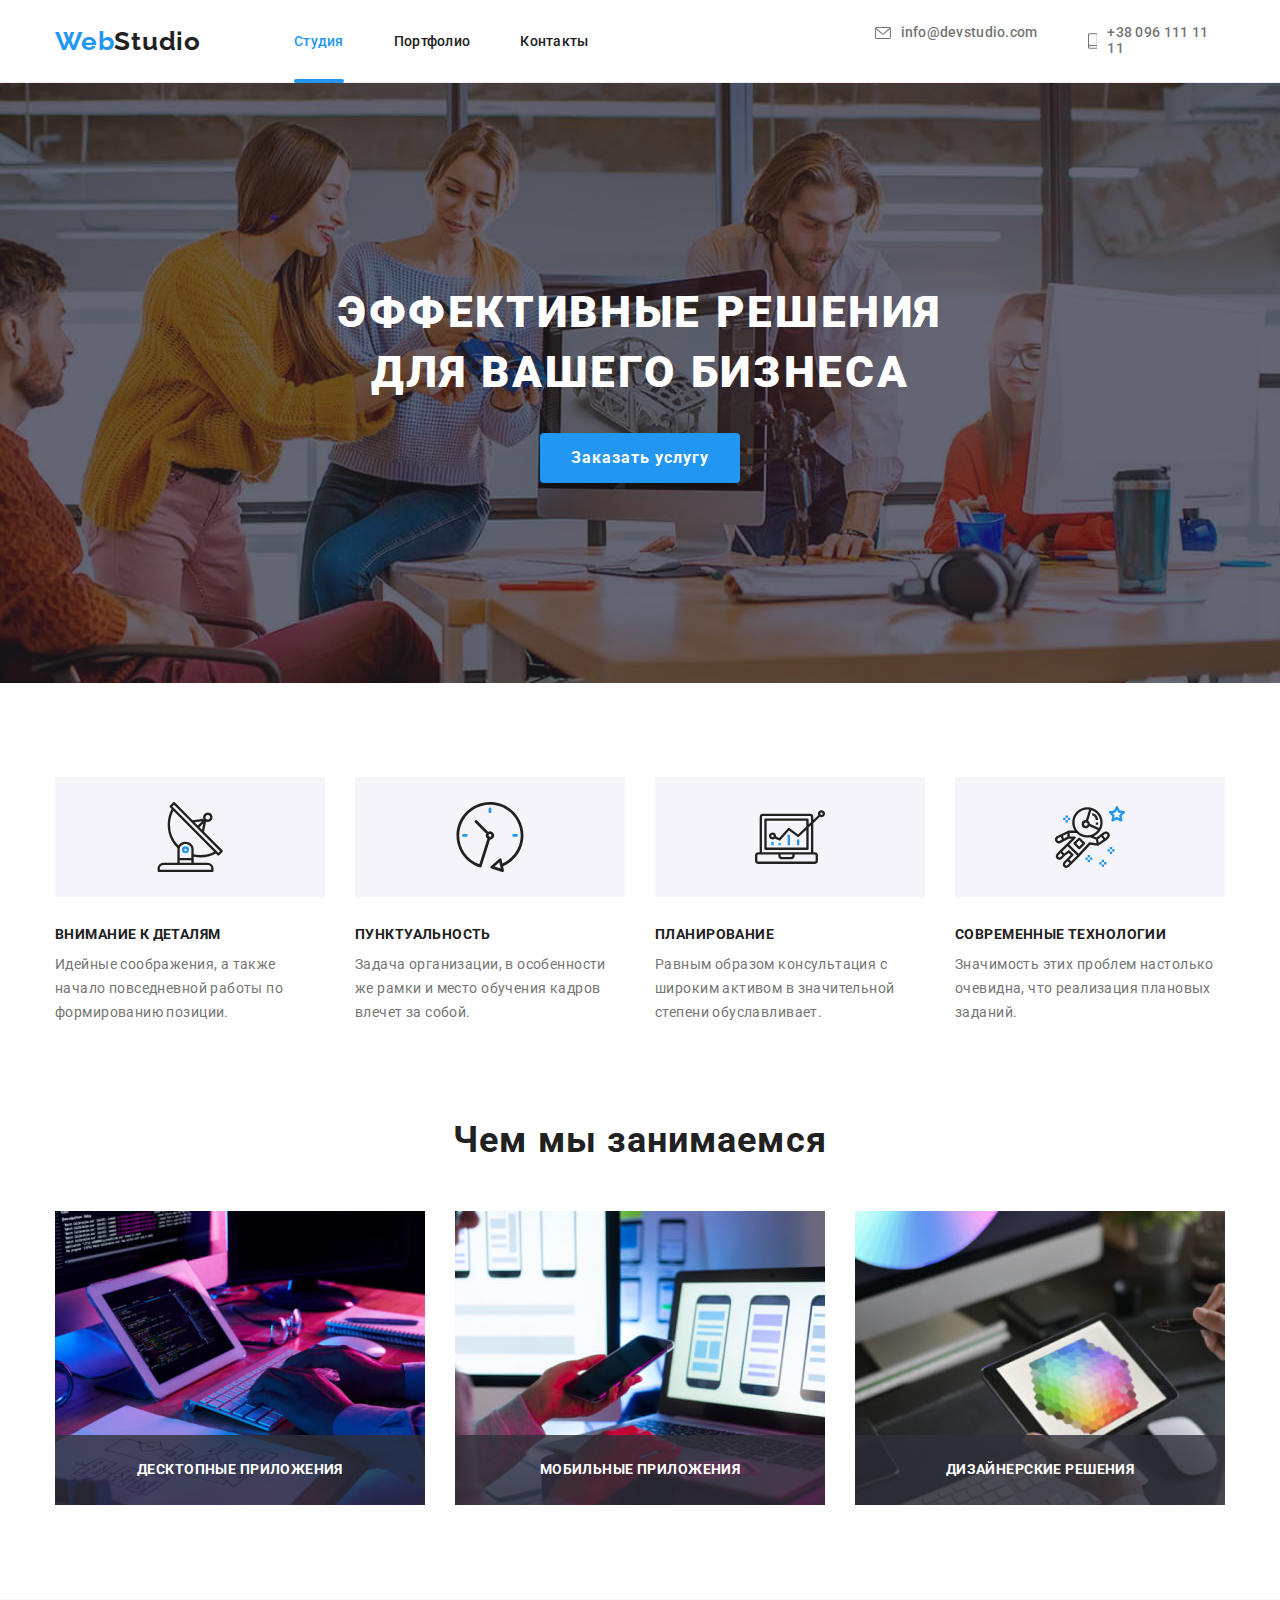
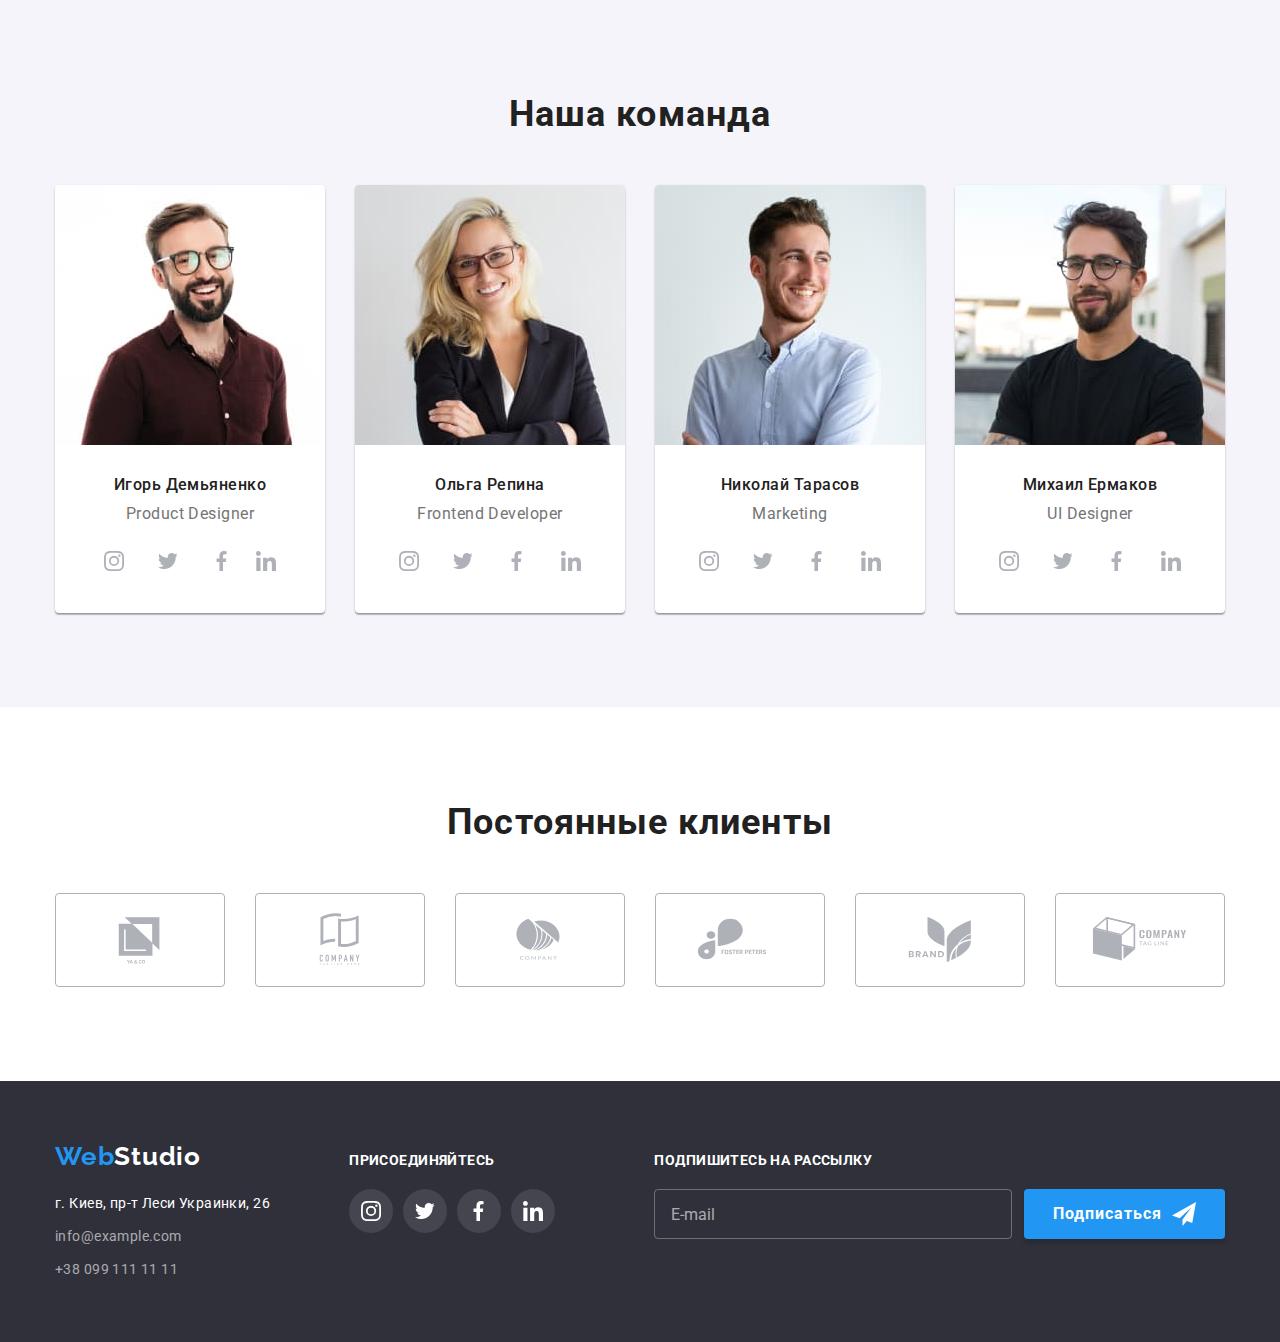
==== commit cbaa9601: "adaptive-jpg" ====
--- a/index.html
+++ b/index.html
@@ -22,13 +22,13 @@
       <div class="container header__container">
         <div class="header__content">
         <a href="./" class="logo header__logo"><span>Web</span>Studio</a>
-        <button type="button" class="menu-button" data-menu-button aria-expanded="false">
+        <button type="button" class="menu-button" data-menu-button aria-expanded="false" aria-controls="header__nav">
           <svg width='40' height='40' aria-label="Кнопка мобильного меню" class="menu-button__icon">
             <use href='./images/icons.svg#icon-menu' class="menu-button__icon--menu"></use>
             <use href='./images/icons.svg#icon-close' class="menu-button__icon--cross"></use>
           </svg>
         </button>
-        <div class="header__nav">
+        <div class="header__nav" data-menu id="header__nav">          
         <nav class="site-nav">
             <ul class="site-nav__list">
             <li class="site-nav__item">
@@ -42,7 +42,7 @@
         </nav>
         <ul class="auth-nav">
           <li class="auth-nav__item">
-            <a href="mailto:info@devstudio.com" class="auth-nav__link">
+            <a href="mailto:info@devstudio.com" class="auth-nav__link auth-nav__link-mail">
               <svg class="auth-nav__icon-envelope">
                 <use href="./images/icons.svg#icon-envelope"></use>
               </svg>
@@ -50,12 +50,30 @@
             </a>
           </li>
           <li class="auth-nav__item">
-            <a href="tel:+380961111111" class="auth-nav__link">
+            <a href="tel:+380961111111" class="auth-nav__link auth-nav__link-tel">
               <svg class="auth-nav__icon-smartphone">
                 <use href="./images/icons.svg#icon-smartphone"></use>
               </svg>
               +38 096 111 11 11</a
             >
+          </li>
+        </ul>
+
+        <ul class="social-nav">
+          <li class="social-nav__item">
+            <a href="#" class="social-nav__link">Instagram</a>
+          </li>
+
+          <li class="social-nav__item">
+            <a href="#" class="social-nav__link">Twitter</a>
+          </li>
+
+          <li class="social-nav__item">
+            <a href="#" class="social-nav__link">Facebook</a>
+          </li>
+
+          <li class="social-nav__item">
+            <a href="#" class="social-nav__link">LinkedIn</a>
           </li>
         </ul>
         </div>
@@ -134,28 +152,34 @@
           <ul class="work">
             <li class="work__item">
               <img
-                src="./images/box1.jpg"
+                srcset="./images/work/box1-740w.jpg 740w, ./images/work/box1-370w.jpg 370w"
+                src="./images/work/box1-370w.jpg"
                 alt="Планшет с набранным кодом"
-                width="370"
                 class="work__img"
+
+                sizes="370px"
               />
               <h3 class="work__title">Десктопные приложения</h3>
             </li>
             <li class="work__item">
               <img
-                src="./images/box2.jpg"
-                alt="Ноутбук с дизайном приложения"
-                width="370"
-                class="work__img"
-              />
+                  srcset="./images/work/box2-740w.jpg 740w, ./images/work/box2-370w.jpg 370w"
+                  src="./images/work/box-370w.jpg"
+                  alt="Планшет с набранным кодом"
+                  class="work__img"
+
+                  sizes="370px"
+                />  
               <h3 class="work__title">Мобильные приложения</h3>
             </li>
             <li class="work__item">
               <img
-                src="./images/box3.jpg"
-                alt="Планшет с палитрой цветов"
-                width="370"
+                srcset="./images/work/box3-740w.jpg 740w, ./images/work/box3-370w.jpg 370w"
+                src="./images/work/box3-370w.jpg"
+                alt="Планшет с набранным кодом"
                 class="work__img"
+
+                sizes="370px"
               />
               <h3 class="work__title">Дизайнерские решения</h3>
             </li>
@@ -169,7 +193,15 @@
           <h2 class="section__title">Наша команда</h2>
           <ul class="command">
             <li class="command__item">
-              <img src="./images/team-card-1.jpg" alt="Портрет" class="command__img" />
+              <picture>
+                  <source srcset="./images/team-card/team-card-1-pc-270w.jpg 270w, ./images/team-card/team-card-1-pc-540w.jpg 540w" media="(min-width: 1200px)" sizes="270px">
+                  <source srcset="./images/team-card/team-card-1-tablet-354w.jpg 354w, ./images/team-card/team-card-1-tablet-708w.jpg 708w" media="(min-width: 768px)" sizes="354px">
+                  <source srcset="./images/team-card/team-card-1-mobile-450w.jpg 450w, ./images/team-card/team-card-1-mobile-900w.jpg 900w" media="(max-width: 768px)" sizes="100vw">
+                                   
+                  <img src="./images/team-card/team-card-1-pc-270w.jpg" alt="Портрет" class="command__img" />
+
+              </picture>
+              
               <div class="command__thumb">
                 <h3 class="command__title">Игорь Демьяненко</h3>
                 <p class="command__text">Product Designer</p>
@@ -207,7 +239,14 @@
             </li>
 
             <li class="command__item">
-              <img src="./images/team-card-2.jpg" alt="Портрет" class="command__img"/>
+              <picture>
+                  <source srcset="./images/team-card/team-card-2-pc-270w.jpg 270w, ./images/team-card/team-card-2-pc-540w.jpg 540w" media="(min-width: 1200px)"  sizes="270px">
+                  <source srcset="./images/team-card/team-card-2-tablet-354w.jpg 354w, ./images/team-card/team-card-2-tablet-708w.jpg 708w" media="(min-width: 768px)" sizes="354px">
+                  <source srcset="./images/team-card/team-card-2-mobile-450w.jpg 450w, ./images/team-card/team-card-2-mobile-900w.jpg 900w" media="(max-width: 768px)" sizes="100vw">
+                                   
+                  <img src="./images/team-card/team-card-2-pc-270w.jpg" alt="Портрет" class="command__img" />
+              </picture>
+              
               <div class="command__thumb">
                 <h3 class="command__title">Ольга Репина</h3>
                 <p class="command__text">Frontend Developer</p>
@@ -245,7 +284,14 @@
             </li>
 
             <li class="command__item">
-              <img src="./images/team-card-3.jpg" alt="Портрет" class="command__img"/>
+              <picture>
+                  <source srcset="./images/team-card/team-card-3-pc-270w.jpg 270w, ./images/team-card/team-card-3-pc-540w.jpg 540w" media="(min-width: 1200px)" sizes="270px">
+                  <source srcset="./images/team-card/team-card-3-tablet-354w.jpg 354w, ./images/team-card/team-card-3-tablet-708w.jpg 708w" media="(min-width: 768px)" sizes="354px">
+                  <source srcset="./images/team-card/team-card-3-mobile-450w.jpg 450w, ./images/team-card/team-card-3-mobile-900w.jpg 900w" media="(max-width: 768px)" sizes="100vw">
+                                   
+                  <img src="./images/team-card/team-card-3-pc-270w.jpg" alt="Портрет" class="command__img" />
+
+              </picture>
               <div class="command__thumb">
                 <h3 class="command__title">Николай Тарасов</h3>
                 <p class="command__text">Marketing</p>
@@ -283,7 +329,14 @@
             </li>
 
             <li class="command__item">
-              <img src="./images/team-card-4.jpg" alt="Портрет" class="command__img"/>
+              <picture>
+                  <source srcset="./images/team-card/team-card-4-pc-270w.jpg 270w, ./images/team-card/team-card-4-pc-540w.jpg 540w" media="(min-width: 1200px)" sizes="270px">
+                  <source srcset="./images/team-card/team-card-4-tablet-354w.jpg 354w, ./images/team-card/team-card-4-tablet-708w.jpg 708w" media="(min-width: 768px)" sizes="354px">
+                  <source srcset="./images/team-card/team-card-4-mobile-450w.jpg 450w, ./images/team-card/team-card-4-mobile-900w.jpg 900w" media="(max-width: 768px)" sizes="100vw">
+                                   
+                  <img src="./images/team-card/team-card-4-pc-270w.jpg" alt="Портрет" class="command__img" />
+
+              </picture>
               <div class="command__thumb">
                 <h3 class="command__title">Михаил Ермаков</h3>
                 <p class="command__text">UI Designer</p>
--- a/css/main.min.css
+++ b/css/main.min.css
@@ -1,2 +1,2 @@
-:root{--text-color: #212121;--text-color-add: #757575;--accent-color: #2196f3;--primary-white-color: #ffffff;--secondary-background-color: #f5f4fa;--background-color-add: #2f303a;--project-card-gap: 30px;--social-link-color: #afb1b8}body{background-color:var(--primary-white-color);font-family:'Roboto', sans-serif;letter-spacing:0.03em}h1,h2,h3,h4,h5,h6,p,ul{margin-top:0;margin-bottom:0;padding-left:0;padding-right:0}ul{list-style:none;padding:0;margin:0}a{text-decoration:none;font-style:normal}img{display:block;max-width:100%;height:auto}.visually-hidden{position:absolute;clip:rect(0 0 0 0);width:1px;height:1px;margin:-1px}.container{padding-left:15px;padding-right:15px;margin-left:auto;margin-right:auto}@media screen and (max-width: 479px){.container{width:100%}}@media screen and (min-width: 480px){.container{width:480px}}@media screen and (min-width: 768px){.container{width:768px}}@media screen and (min-width: 1200px){.container{width:1200px}}.section{padding-top:60px;padding-bottom:60px}@media screen and (min-width: 1200px){.section{padding-top:94px;padding-bottom:94px}}.section--no-padding-top{padding-top:0px}.section--other-background{background-color:var(--secondary-background-color)}.section__title{font-weight:700;font-size:28px;line-height:1.17;letter-spacing:.03em;color:var(--text-color);text-align:center;margin-bottom:30px}@media screen and (min-width: 1200px){.section__title{font-size:36px;margin-bottom:50px}}.button{font-family:inherit;font-weight:700;font-size:16px;line-height:1.88;letter-spacing:.06em;color:var(--primary-white-color);display:inline-block;background-color:var(--accent-color);border:none;min-width:200px;-webkit-border-radius:4px;border-radius:4px;-webkit-box-shadow:0px 4px 4px rgba(0,0,0,0.15);box-shadow:0px 4px 4px rgba(0,0,0,0.15);cursor:pointer;padding:10px 29px;-webkit-transition:background-color 250ms cubic-bezier(0.4, 0, 0.2, 1);-o-transition:background-color 250ms cubic-bezier(0.4, 0, 0.2, 1);transition:background-color 250ms cubic-bezier(0.4, 0, 0.2, 1)}.button:hover,.button:focus{background-color:#188ce8}.logo{font-family:'Raleway', sans-serif;font-weight:700;font-size:26px;line-height:1.19;letter-spacing:.03em;color:var(--text-color);text-decoration:none}.logo span{color:var(--accent-color)}.social__icon{width:20px;height:20px;fill:currentColor}.header{border-bottom:1px solid #ececec}.header__content{display:-webkit-box;display:-webkit-flex;display:-ms-flexbox;display:flex;-webkit-box-align:center;-webkit-align-items:center;-ms-flex-align:center;align-items:center;width:100%}@media screen and (max-width: 767px){.header__content{-webkit-box-pack:justify;-webkit-justify-content:space-between;-ms-flex-pack:justify;justify-content:space-between;margin:10px 0}}.header__container{display:-webkit-box;display:-webkit-flex;display:-ms-flexbox;display:flex;-webkit-box-align:center;-webkit-align-items:center;-ms-flex-align:center;align-items:center}.header__nav{display:-webkit-box;display:-webkit-flex;display:-ms-flexbox;display:flex;-webkit-box-align:center;-webkit-align-items:center;-ms-flex-align:center;align-items:center;-webkit-box-pack:center;-webkit-justify-content:center;-ms-flex-pack:center;justify-content:center}@media screen and (max-width: 767px){.header__nav{display:none}}.site-nav{display:-webkit-box;display:-webkit-flex;display:-ms-flexbox;display:flex;-webkit-box-align:center;-webkit-align-items:center;-ms-flex-align:center;align-items:center}.site-nav__list{display:-webkit-box;display:-webkit-flex;display:-ms-flexbox;display:flex;padding-top:32px;padding-bottom:32px}.site-nav__item:not(:last-child){margin-right:50px}.site-nav__link{font-weight:500;font-size:14px;line-height:1.14;letter-spacing:.02em;color:var(--text-color);text-decoration:none;-webkit-transition:color 250ms cubic-bezier(0.4, 0, 0.2, 1);-o-transition:color 250ms cubic-bezier(0.4, 0, 0.2, 1);transition:color 250ms cubic-bezier(0.4, 0, 0.2, 1)}.site-nav__link:hover,.site-nav__link:focus{color:var(--accent-color)}.site-nav__link--current{position:relative;color:var(--accent-color);padding-bottom:32px}.site-nav__link--current::before{display:inline-block;content:'';background-color:var(--accent-color);height:4px;width:100%;-webkit-border-radius:2px;border-radius:2px;position:absolute;bottom:0;left:0;margin-bottom:-2px}@media screen and (min-width: 768px){.header__logo{margin-right:88px}}@media screen and (min-width: 1200px){.header__logo{margin-right:93px}}.auth-nav{display:-webkit-box;display:-webkit-flex;display:-ms-flexbox;display:flex}@media screen and (min-width: 768px){.auth-nav{-webkit-box-orient:vertical;-webkit-box-direction:normal;-webkit-flex-direction:column;-ms-flex-direction:column;flex-direction:column;margin-left:84px}}@media screen and (min-width: 1200px){.auth-nav{-webkit-box-orient:horizontal;-webkit-box-direction:normal;-webkit-flex-direction:row;-ms-flex-direction:row;flex-direction:row;margin-left:286px}}.auth-nav__link{font-weight:500;font-size:14px;line-height:1.14;letter-spacing:.02em;color:var(--text-color);text-decoration:none;-webkit-transition:color 250ms cubic-bezier(0.4, 0, 0.2, 1);-o-transition:color 250ms cubic-bezier(0.4, 0, 0.2, 1);transition:color 250ms cubic-bezier(0.4, 0, 0.2, 1)}.auth-nav__icon-envelope{margin-right:10px;width:16px;height:12px;fill:currentColor}.auth-nav__icon-smartphone{margin-right:10px;width:10px;height:16px;fill:currentColor}@media screen and (min-width: 768px){.auth-nav__item:not(:last-child){margin-bottom:10px}}@media screen and (min-width: 1200px){.auth-nav__item:not(:last-child){margin-right:50px;margin-bottom:0px}}.auth-nav__link{color:var(--text-color-add);display:-webkit-inline-box;display:-webkit-inline-flex;display:-ms-inline-flexbox;display:inline-flex;-webkit-box-align:center;-webkit-align-items:center;-ms-flex-align:center;align-items:center;-webkit-transition:color 250ms cubic-bezier(0.4, 0, 0.2, 1);-o-transition:color 250ms cubic-bezier(0.4, 0, 0.2, 1);transition:color 250ms cubic-bezier(0.4, 0, 0.2, 1)}.auth-nav__link:hover,.auth-nav__link:focus{color:var(--accent-color)}.menu-button{margin:0;padding:0;border:none;background-color:transparent;margin-left:auto}@media screen and (min-width: 768px){.menu-button{display:none}}.menu-button__icon{fill:black;-webkit-transition:fill 250ms cubic-bezier(0.4, 0, 0.2, 1);-o-transition:fill 250ms cubic-bezier(0.4, 0, 0.2, 1);transition:fill 250ms cubic-bezier(0.4, 0, 0.2, 1)}.menu-button__icon:hover,.menu-button__icon:focus{fill:var(--accent-color)}.menu-button .menu-button__icon--cross{display:none}.menu-button.is-open .menu-button__icon--cross{display:block}.menu-button.is-open .menu-button__icon--menu{display:none}.hero{max-width:1600px;margin-left:auto;margin-right:auto;background-image:-webkit-gradient(linear, left top, left bottom, from(rgba(47,48,58,0.4)), to(rgba(47,48,58,0.4))),url("../images/background-hero.jpg");background-image:-webkit-linear-gradient(rgba(47,48,58,0.4), rgba(47,48,58,0.4)),url("../images/background-hero.jpg");background-image:-o-linear-gradient(rgba(47,48,58,0.4), rgba(47,48,58,0.4)),url("../images/background-hero.jpg");background-image:linear-gradient(rgba(47,48,58,0.4), rgba(47,48,58,0.4)),url("../images/background-hero.jpg");background-color:var(--background-color-add);-webkit-background-size:cover;background-size:cover;background-repeat:no-repeat;background-position:center;text-align:center;padding-top:118px;padding-bottom:118px}@media screen and (min-width: 1200px){.hero{padding-top:200px;padding-bottom:200px}}.hero__title{font-weight:900;font-size:26px;line-height:1.62;letter-spacing:.06em;color:var(--primary-white-color);text-transform:uppercase;margin-bottom:30px}@media screen and (min-width: 1200px){.hero__title{font-weight:900;font-size:44px;line-height:1.36;letter-spacing:.06em;color:var(--primary-white-color)}}@media screen and (min-width: 768px){.particular__block{display:-webkit-box;display:-webkit-flex;display:-ms-flexbox;display:flex;-webkit-flex-wrap:wrap;-ms-flex-wrap:wrap;flex-wrap:wrap;margin-top:-webkit-calc(-1 * var(--project-card-gap));margin-top:calc(-1 * var(--project-card-gap));margin-left:-webkit-calc(-1 * var(--project-card-gap));margin-left:calc(-1 * var(--project-card-gap))}}@media screen and (min-width: 768px){.particular__item{margin-left:var(--project-card-gap);margin-top:var(--project-card-gap);width:-webkit-calc((100% - 60px) / 2);width:calc((100% - 60px) / 2)}}@media screen and (min-width: 1200px){.particular__item{width:-webkit-calc((100% - 120px) / 4);width:calc((100% - 120px) / 4)}.particular__item:last-child{margin-right:0}}.particular__thumb{display:block;padding:25px 0;margin-bottom:30px;background-color:var(--secondary-background-color)}.particular__icon{display:block;width:70px;height:70px;margin:0 auto}.particular__title{font-weight:700;font-size:14px;line-height:1.14;letter-spacing:.03em;color:var(--text-color);text-transform:uppercase;margin-bottom:10px}.particular__text{font-weight:400;font-size:14px;line-height:1.71;letter-spacing:.03em;color:var(--text-color-add)}@media screen and (max-width: 1199px){.section__work{display:none}}.work{display:-webkit-box;display:-webkit-flex;display:-ms-flexbox;display:flex;-webkit-box-align:center;-webkit-align-items:center;-ms-flex-align:center;align-items:center}.work__item{position:relative}.work__item:not(:last-child){margin-right:30px}.work__title{display:-webkit-box;display:-webkit-flex;display:-ms-flexbox;display:flex;-webkit-box-align:center;-webkit-align-items:center;-ms-flex-align:center;align-items:center;-webkit-box-pack:center;-webkit-justify-content:center;-ms-flex-pack:center;justify-content:center;font-weight:700;font-size:14px;line-height:1.14;letter-spacing:.03em;color:var(--primary-white-color);text-transform:uppercase;background-color:rgba(47,48,58,0.8);width:100%;position:absolute;bottom:0;left:0;height:70px}.command{display:-webkit-box;display:-webkit-flex;display:-ms-flexbox;display:flex;-webkit-flex-wrap:wrap;-ms-flex-wrap:wrap;flex-wrap:wrap;margin-top:-webkit-calc(-1 * var(--project-card-gap));margin-top:calc(-1 * var(--project-card-gap));margin-left:-webkit-calc(-1 * var(--project-card-gap));margin-left:calc(-1 * var(--project-card-gap))}.command__item{background-color:var(--primary-white-color);-webkit-border-radius:4px;border-radius:4px;-webkit-box-shadow:0px 1px 3px rgba(0,0,0,0.12),0px 1px 1px rgba(0,0,0,0.14),0px 2px 1px rgba(0,0,0,0.2);box-shadow:0px 1px 3px rgba(0,0,0,0.12),0px 1px 1px rgba(0,0,0,0.14),0px 2px 1px rgba(0,0,0,0.2);text-align:center;overflow:hidden;margin-left:var(--project-card-gap);margin-top:var(--project-card-gap)}@media screen and (min-width: 768px){.command__item{-webkit-flex-basis:-webkit-calc((100% - 60px) / 2);-ms-flex-preferred-size:calc((100% - 60px) / 2);flex-basis:calc((100% - 60px) / 2)}}@media screen and (min-width: 1200px){.command__item{-webkit-flex-basis:-webkit-calc((100% - 120px) / 4);-ms-flex-preferred-size:calc((100% - 120px) / 4);flex-basis:calc((100% - 120px) / 4)}}.command__img{width:450px;height:460px}@media screen and (min-width: 768px){.command__img{width:354px;height:374px}}@media screen and (min-width: 1200px){.command__img{width:270px;height:260px}}.command__thumb{padding:30px 0}.command__title{font-weight:500;font-size:16px;line-height:1.19;letter-spacing:.03em;color:var(--text-color);margin-bottom:10px}.command__text{margin-bottom:16px;font-weight:400;font-size:16px;line-height:1.19;letter-spacing:.03em;color:var(--text-color-add)}.social{display:-webkit-box;display:-webkit-flex;display:-ms-flexbox;display:flex;-webkit-box-pack:center;-webkit-justify-content:center;-ms-flex-pack:center;justify-content:center;width:100%}.social__link{display:-webkit-box;display:-webkit-flex;display:-ms-flexbox;display:flex;-webkit-box-align:center;-webkit-align-items:center;-ms-flex-align:center;align-items:center;-webkit-box-pack:center;-webkit-justify-content:center;-ms-flex-pack:center;justify-content:center;-webkit-border-radius:50%;border-radius:50%;height:44px;width:44px;color:var(--social-link-color);-webkit-transition:color 250ms cubic-bezier(0.4, 0, 0.2, 1),background-color 250ms cubic-bezier(0.4, 0, 0.2, 1);-o-transition:color 250ms cubic-bezier(0.4, 0, 0.2, 1),background-color 250ms cubic-bezier(0.4, 0, 0.2, 1);transition:color 250ms cubic-bezier(0.4, 0, 0.2, 1),background-color 250ms cubic-bezier(0.4, 0, 0.2, 1)}.social__link:hover,.social__link:focus{background-color:var(--accent-color);color:var(--primary-white-color)}.social__item:not(:last-child){margin-right:10px}.client{display:-webkit-box;display:-webkit-flex;display:-ms-flexbox;display:flex;-webkit-box-align:center;-webkit-align-items:center;-ms-flex-align:center;align-items:center;-webkit-box-pack:center;-webkit-justify-content:center;-ms-flex-pack:center;justify-content:center;-webkit-flex-wrap:wrap;-ms-flex-wrap:wrap;flex-wrap:wrap;margin-top:-webkit-calc(-1 * var(--project-card-gap));margin-top:calc(-1 * var(--project-card-gap));margin-left:-webkit-calc(-1 * var(--project-card-gap));margin-left:calc(-1 * var(--project-card-gap))}.client__item{margin-left:var(--project-card-gap);margin-top:var(--project-card-gap)}.client__link{display:-webkit-box;display:-webkit-flex;display:-ms-flexbox;display:flex;-webkit-box-align:center;-webkit-align-items:center;-ms-flex-align:center;align-items:center;-webkit-box-pack:center;-webkit-justify-content:center;-ms-flex-pack:center;justify-content:center;padding:16px 51px;-webkit-flex-basis:-webkit-calc((100% - 60px) / 2);-ms-flex-preferred-size:calc((100% - 60px) / 2);flex-basis:calc((100% - 60px) / 2);border:1px solid var(--social-link-color);-webkit-border-radius:4px;border-radius:4px;color:var(--social-link-color);-webkit-transition:color 250ms cubic-bezier(0.4, 0, 0.2, 1),border-color 250ms cubic-bezier(0.4, 0, 0.2, 1);-o-transition:color 250ms cubic-bezier(0.4, 0, 0.2, 1),border-color 250ms cubic-bezier(0.4, 0, 0.2, 1);transition:color 250ms cubic-bezier(0.4, 0, 0.2, 1),border-color 250ms cubic-bezier(0.4, 0, 0.2, 1)}.client__link:hover,.client__link:focus{color:var(--accent-color);border-color:var(--accent-color)}@media screen and (min-width: 768px){.client__link{-webkit-flex-basis:-webkit-calc((100% - 90px) / 3);-ms-flex-preferred-size:calc((100% - 90px) / 3);flex-basis:calc((100% - 90px) / 3)}}@media screen and (min-width: 1200px){.client__link{padding:16px 31px;-webkit-flex-wrap:nowrap;-ms-flex-wrap:nowrap;flex-wrap:nowrap}}.client__icon{fill:currentColor;width:106px;height:60px}.footer{padding:60px 0;background-color:var(--background-color-add)}.footer__container{text-align:center}@media screen and (min-width: 768px){.footer__container{display:-webkit-box;display:-webkit-flex;display:-ms-flexbox;display:flex;-webkit-box-align:center;-webkit-align-items:center;-ms-flex-align:center;align-items:center;-webkit-box-pack:center;-webkit-justify-content:center;-ms-flex-pack:center;justify-content:center;-webkit-flex-wrap:wrap;-ms-flex-wrap:wrap;flex-wrap:wrap;-webkit-box-align:baseline;-webkit-align-items:baseline;-ms-flex-align:baseline;align-items:baseline}}@media screen and (min-width: 1200px){.footer__container{-webkit-box-pack:justify;-webkit-justify-content:space-between;-ms-flex-pack:justify;justify-content:space-between;text-align:left}}.footer__logo{display:inline-block;font-size:24px;margin-bottom:20px;color:var(--primary-white-color)}@media screen and (min-width: 1200px){.footer__logo{font-size:26px}}.contacts{margin-bottom:60px}@media screen and (min-width: 768px){.contacts{margin-right:165px}}@media screen and (min-width: 1200px){.contacts{margin-right:70px;margin-bottom:0}}.contacts__item:not(:last-child){margin-bottom:9px}.contacts__address{font-weight:400;font-size:14px;line-height:1.71;letter-spacing:.03em;color:var(--primary-white-color)}.contacts__mail,.contacts__tel{font-weight:400;font-size:14px;line-height:1.71;letter-spacing:.03em;color:rgba(255,255,255,0.6)}.subscribe{margin-bottom:60px}@media screen and (min-width: 1200px){.subscribe{margin-right:90px;margin-bottom:0}}.subscribe__title{font-weight:700;font-size:14px;line-height:1.14;letter-spacing:.03em;color:var(--primary-white-color);text-transform:uppercase;margin-bottom:20px}.subscribe__list{display:-webkit-box;display:-webkit-flex;display:-ms-flexbox;display:flex;-webkit-box-align:center;-webkit-align-items:center;-ms-flex-align:center;align-items:center;-webkit-box-pack:center;-webkit-justify-content:center;-ms-flex-pack:center;justify-content:center}.subscribe__item:not(:last-child){margin-right:10px}.subscribe__link{height:44px;width:44px;display:-webkit-box;display:-webkit-flex;display:-ms-flexbox;display:flex;-webkit-box-align:center;-webkit-align-items:center;-ms-flex-align:center;align-items:center;-webkit-box-pack:center;-webkit-justify-content:center;-ms-flex-pack:center;justify-content:center;-webkit-border-radius:50%;border-radius:50%;color:var(--primary-white-color);background-color:rgba(255,255,255,0.1);-webkit-transition:color 250ms cubic-bezier(0.4, 0, 0.2, 1),background-color 250ms cubic-bezier(0.4, 0, 0.2, 1);-o-transition:color 250ms cubic-bezier(0.4, 0, 0.2, 1),background-color 250ms cubic-bezier(0.4, 0, 0.2, 1);transition:color 250ms cubic-bezier(0.4, 0, 0.2, 1),background-color 250ms cubic-bezier(0.4, 0, 0.2, 1)}.subscribe__link:last-child{margin-right:0}.subscribe__link:hover,.subscribe__link:focus{background-color:var(--accent-color)}@media screen and (min-width: 1200px){.mailing__form{display:-webkit-box;display:-webkit-flex;display:-ms-flexbox;display:flex;-webkit-box-align:center;-webkit-align-items:center;-ms-flex-align:center;align-items:center;-webkit-box-pack:center;-webkit-justify-content:center;-ms-flex-pack:center;justify-content:center}}@media screen and (min-width: 1200px){.mailing__label{margin-right:12px}}.mailing__submit{width:100%;border:1px solid rgba(255,255,255,0.3);-webkit-border-radius:4px;border-radius:4px;background-color:transparent;padding:15px 16px;color:rgba(255,255,255,0.6);font-family:inherit;margin-bottom:20px}@media screen and (min-width: 1200px){.mailing__submit{width:358px;height:50px;margin-bottom:0}}.mailing__submit::-webkit-input-placeholder{color:rgba(255,255,255,0.6)}.mailing__submit:-ms-input-placeholder{color:rgba(255,255,255,0.6)}.mailing__submit::-ms-input-placeholder{color:rgba(255,255,255,0.6)}.mailing__submit::placeholder{color:rgba(255,255,255,0.6)}.mailing__btn{display:-webkit-inline-box;display:-webkit-inline-flex;display:-ms-inline-flexbox;display:inline-flex;-webkit-box-pack:center;-webkit-justify-content:center;-ms-flex-pack:center;justify-content:center;-webkit-box-align:center;-webkit-align-items:center;-ms-flex-align:center;align-items:center}.mailing__icon{width:24px;height:24px;fill:var(--primary-white-color);margin-left:10px}.backdrop{position:fixed;top:0;left:0;width:100%;height:100%;background-color:rgba(0,0,0,0.2);opacity:1;-webkit-transition:opacity 250ms cubic-bezier(0.4, 0, 0.2, 1);-o-transition:opacity 250ms cubic-bezier(0.4, 0, 0.2, 1);transition:opacity 250ms cubic-bezier(0.4, 0, 0.2, 1)}.backdrop.is-hidden{opacity:0;pointer-events:none;visibility:visible}.modal{position:absolute;left:50%;top:50%;-webkit-transform:translate(-50%, -50%) scale(1);-ms-transform:translate(-50%, -50%) scale(1);transform:translate(-50%, -50%) scale(1);-webkit-transition:-webkit-transform 250ms cubic-bezier(0.4, 0, 0.2, 1);transition:-webkit-transform 250ms cubic-bezier(0.4, 0, 0.2, 1);-o-transition:transform 250ms cubic-bezier(0.4, 0, 0.2, 1);transition:transform 250ms cubic-bezier(0.4, 0, 0.2, 1);transition:transform 250ms cubic-bezier(0.4, 0, 0.2, 1), -webkit-transform 250ms cubic-bezier(0.4, 0, 0.2, 1);width:528px;min-height:581px;background-color:var(--primary-white-color);-webkit-box-shadow:0px 1px 3px rgba(0,0,0,0.12),0px 1px 1px rgba(0,0,0,0.14),0px 2px 1px rgba(0,0,0,0.2);box-shadow:0px 1px 3px rgba(0,0,0,0.12),0px 1px 1px rgba(0,0,0,0.14),0px 2px 1px rgba(0,0,0,0.2);-webkit-border-radius:4px;border-radius:4px;padding:40px}.backdrop.is-hidden .modal{-webkit-transform:translate(-50%, -50%) scale(1.2);-ms-transform:translate(-50%, -50%) scale(1.2);transform:translate(-50%, -50%) scale(1.2)}.modal__title{display:inline-block;font-weight:700;font-size:20px;line-height:1.15;letter-spacing:.03em;color:var(--text-color);text-align:center;margin-bottom:12px}.button__close{width:30px;height:30px;display:-webkit-box;display:-webkit-flex;display:-ms-flexbox;display:flex;-webkit-box-align:center;-webkit-align-items:center;-ms-flex-align:center;align-items:center;-webkit-box-pack:center;-webkit-justify-content:center;-ms-flex-pack:center;justify-content:center;position:absolute;top:8px;right:8px;cursor:pointer;background:#ffffff;border:1px solid rgba(0,0,0,0.1);-webkit-border-radius:50%;border-radius:50%}.button__icon{width:11px;height:11px;fill:black;-webkit-transition:fill 250ms cubic-bezier(0.4, 0, 0.2, 1);-o-transition:fill 250ms cubic-bezier(0.4, 0, 0.2, 1);transition:fill 250ms cubic-bezier(0.4, 0, 0.2, 1)}.button__close:hover .button__icon{fill:var(--accent-color)}.form__box{display:block;position:relative;font-family:inherit;font-weight:400;font-size:12px;line-height:1.17;letter-spacing:.01em;color:var(--text-color-add);margin-bottom:10px}.form__input{width:100%;border:1px solid rgba(33,33,33,0.2);-webkit-border-radius:4px;border-radius:4px;height:40px;padding:0 10px 0 42px;margin-top:4px;color:var(--text-color);-webkit-transition:border-color 250ms cubic-bezier(0.4, 0, 0.2, 1);-o-transition:border-color 250ms cubic-bezier(0.4, 0, 0.2, 1);transition:border-color 250ms cubic-bezier(0.4, 0, 0.2, 1)}.form__input:focus{outline:none;border-color:var(--accent-color)}.form__icon{position:absolute;top:50%;left:12px;height:18px;width:18px;color:var(--text-color);-webkit-transition:fill 250ms cubic-bezier(0.4, 0, 0.2, 1);-o-transition:fill 250ms cubic-bezier(0.4, 0, 0.2, 1);transition:fill 250ms cubic-bezier(0.4, 0, 0.2, 1)}.form__input:focus+.form__icon{fill:var(--accent-color)}.textarea{margin-bottom:20px}.textarea__input{display:block;min-height:120px;padding:12px 16px;resize:none;font-family:inherit}.textarea__input::-webkit-input-placeholder{color:rgba(117,117,117,0.5);font-family:inherit}.textarea__input:-ms-input-placeholder{color:rgba(117,117,117,0.5);font-family:inherit}.textarea__input::-ms-input-placeholder{color:rgba(117,117,117,0.5);font-family:inherit}.textarea__input::placeholder{color:rgba(117,117,117,0.5);font-family:inherit}.policy__lable{display:-webkit-box;display:-webkit-flex;display:-ms-flexbox;display:flex;-webkit-box-align:center;-webkit-align-items:center;-ms-flex-align:center;align-items:center;-webkit-box-pack:center;-webkit-justify-content:center;-ms-flex-pack:center;justify-content:center;font-weight:400;font-size:14px;line-height:1.71;letter-spacing:.03em;color:var(--text-color-add);cursor:pointer}.policy__lable a{margin-left:4px;color:var(--accent-color)}.policy__checkbox{position:absolute;clip:rect(0 0 0 0);width:1px;height:1px;margin:-1px}.modal__btn{display:block;margin:0 auto;margin-top:30px}.policy__icon{height:16px;width:16px;fill:transparent;border:1px solid #212121;-webkit-border-radius:2px;border-radius:2px;border-width:2px;margin-right:7px;-webkit-transition:background-color 250ms cubic-bezier(0.4, 0, 0.2, 1),fill 250ms cubic-bezier(0.4, 0, 0.2, 1),border 250ms cubic-bezier(0.4, 0, 0.2, 1);-o-transition:background-color 250ms cubic-bezier(0.4, 0, 0.2, 1),fill 250ms cubic-bezier(0.4, 0, 0.2, 1),border 250ms cubic-bezier(0.4, 0, 0.2, 1);transition:background-color 250ms cubic-bezier(0.4, 0, 0.2, 1),fill 250ms cubic-bezier(0.4, 0, 0.2, 1),border 250ms cubic-bezier(0.4, 0, 0.2, 1)}.policy__checkbox:checked+.policy__lable .policy__icon{fill:var(--primary-white-color);background-color:var(--accent-color);border-color:var(--accent-color)}
+:root{--text-color: #212121;--text-color-add: #757575;--accent-color: #2196f3;--primary-white-color: #ffffff;--secondary-background-color: #f5f4fa;--background-color-add: #2f303a;--project-card-gap: 30px;--social-link-color: #afb1b8}body{background-color:var(--primary-white-color);font-family:'Roboto', sans-serif;letter-spacing:0.03em}body.modal-open{overflow:hidden}h1,h2,h3,h4,h5,h6,p,ul{margin-top:0;margin-bottom:0;padding-left:0;padding-right:0}ul{list-style:none;padding:0;margin:0}a{text-decoration:none;font-style:normal}img{display:block;max-width:100%;height:auto}.visually-hidden{position:absolute;clip:rect(0 0 0 0);width:1px;height:1px;margin:-1px}.container{padding-left:15px;padding-right:15px;margin-left:auto;margin-right:auto}@media screen and (max-width: 479px){.container{width:100%}}@media screen and (min-width: 480px){.container{width:480px}}@media screen and (min-width: 768px){.container{width:768px}}@media screen and (min-width: 1200px){.container{width:1200px}}.section{padding-top:60px;padding-bottom:60px}@media screen and (min-width: 1200px){.section{padding-top:94px;padding-bottom:94px}}.section--no-padding-top{padding-top:0px}.section--other-background{background-color:var(--secondary-background-color)}.section__title{font-weight:700;font-size:28px;line-height:1.17;letter-spacing:.03em;color:var(--text-color);text-align:center;margin-bottom:30px}@media screen and (min-width: 1200px){.section__title{font-size:36px;margin-bottom:50px}}.button{font-family:inherit;font-weight:700;font-size:16px;line-height:1.88;letter-spacing:.06em;color:var(--primary-white-color);display:inline-block;background-color:var(--accent-color);border:none;min-width:200px;-webkit-border-radius:4px;border-radius:4px;-webkit-box-shadow:0px 4px 4px rgba(0,0,0,0.15);box-shadow:0px 4px 4px rgba(0,0,0,0.15);cursor:pointer;padding:10px 29px;-webkit-transition:background-color 250ms cubic-bezier(0.4, 0, 0.2, 1);-o-transition:background-color 250ms cubic-bezier(0.4, 0, 0.2, 1);transition:background-color 250ms cubic-bezier(0.4, 0, 0.2, 1)}.button:hover,.button:focus{background-color:#188ce8}.logo{font-family:'Raleway', sans-serif;font-weight:700;font-size:26px;line-height:1.19;letter-spacing:.03em;color:var(--text-color);text-decoration:none}.logo span{color:var(--accent-color)}.social__icon{width:20px;height:20px;fill:currentColor}.header{border-bottom:1px solid #ececec}.header__content{position:relative;display:-webkit-box;display:-webkit-flex;display:-ms-flexbox;display:flex;-webkit-box-align:center;-webkit-align-items:center;-ms-flex-align:center;align-items:center;width:100%}@media screen and (max-width: 767px){.header__content{-webkit-box-pack:justify;-webkit-justify-content:space-between;-ms-flex-pack:justify;justify-content:space-between;margin:10px 0}}.header__container{display:-webkit-box;display:-webkit-flex;display:-ms-flexbox;display:flex;-webkit-box-align:center;-webkit-align-items:center;-ms-flex-align:center;align-items:center}.header__nav{background-color:var(--primary-white-color);display:-webkit-box;display:-webkit-flex;display:-ms-flexbox;display:flex;-webkit-box-align:center;-webkit-align-items:center;-ms-flex-align:center;align-items:center;-webkit-box-pack:center;-webkit-justify-content:center;-ms-flex-pack:center;justify-content:center}@media screen and (max-width: 767px){.header__nav{position:absolute;top:0;left:0;width:100%;display:none}.header__nav.is-open{display:-webkit-box;display:-webkit-flex;display:-ms-flexbox;display:flex;padding:48px 40px;-webkit-box-orient:vertical;-webkit-box-direction:normal;-webkit-flex-direction:column;-ms-flex-direction:column;flex-direction:column;-webkit-box-align:start;-webkit-align-items:flex-start;-ms-flex-align:start;align-items:flex-start;z-index:10}}@media screen and (max-width: 767px){.site-nav{display:-webkit-box;display:-webkit-flex;display:-ms-flexbox;display:flex;-webkit-box-orient:vertical;-webkit-box-direction:normal;-webkit-flex-direction:column;-ms-flex-direction:column;flex-direction:column;margin-bottom:302px}}@media screen and (min-width: 768px){.site-nav__list{display:-webkit-box;display:-webkit-flex;display:-ms-flexbox;display:flex;padding-top:32px;padding-bottom:32px}}.site-nav__item:not(:last-child){margin-right:50px}@media screen and (max-width: 767px){.site-nav__item:not(:last-child){margin-bottom:32px}}.site-nav__link{font-weight:500;font-size:14px;line-height:1.14;letter-spacing:.02em;color:var(--text-color);text-decoration:none;-webkit-transition:color 250ms cubic-bezier(0.4, 0, 0.2, 1);-o-transition:color 250ms cubic-bezier(0.4, 0, 0.2, 1);transition:color 250ms cubic-bezier(0.4, 0, 0.2, 1)}@media screen and (max-width: 767px){.site-nav__link{font-weight:500;font-size:40px;line-height:1.17;letter-spacing:.02em;color:var(--text-color)}}.site-nav__link:hover,.site-nav__link:focus{color:var(--accent-color)}.site-nav__link--current{position:relative;color:var(--accent-color)}@media screen and (min-width: 768px){.site-nav__link--current{padding-bottom:32px}}@media screen and (min-width: 768px){.site-nav__link--current::before{display:inline-block;content:'';background-color:var(--accent-color);height:4px;width:100%;-webkit-border-radius:2px;border-radius:2px;position:absolute;bottom:0;left:0;margin-bottom:-2px}}@media screen and (min-width: 768px){.header__logo{margin-right:88px}}@media screen and (min-width: 1200px){.header__logo{margin-right:93px}}.auth-nav{display:-webkit-box;display:-webkit-flex;display:-ms-flexbox;display:flex}@media screen and (max-width: 767px){.auth-nav{display:-webkit-box;display:-webkit-flex;display:-ms-flexbox;display:flex;-webkit-box-orient:vertical;-webkit-box-direction:reverse;-webkit-flex-direction:column-reverse;-ms-flex-direction:column-reverse;flex-direction:column-reverse;margin-bottom:64px}}@media screen and (min-width: 768px){.auth-nav{-webkit-box-orient:vertical;-webkit-box-direction:normal;-webkit-flex-direction:column;-ms-flex-direction:column;flex-direction:column;margin-left:84px}}@media screen and (min-width: 1200px){.auth-nav{-webkit-box-orient:horizontal;-webkit-box-direction:normal;-webkit-flex-direction:row;-ms-flex-direction:row;flex-direction:row;margin-left:286px}}.auth-nav__link{font-weight:500;font-size:14px;line-height:1.14;letter-spacing:.02em;color:var(--text-color);text-decoration:none;-webkit-transition:color 250ms cubic-bezier(0.4, 0, 0.2, 1);-o-transition:color 250ms cubic-bezier(0.4, 0, 0.2, 1);transition:color 250ms cubic-bezier(0.4, 0, 0.2, 1)}@media screen and (max-width: 767px){.auth-nav__link.auth-nav__link-mail{font-weight:500;font-size:24px;line-height:1.14;letter-spacing:.02em;color:var(--text-color-add)}.auth-nav__link.auth-nav__link-tel{font-weight:500;font-size:34px;line-height:1.18;letter-spacing:.02em;color:var(--accent-color)}}.auth-nav__icon-envelope{margin-right:10px;width:16px;height:12px;fill:currentColor}@media screen and (max-width: 767px){.auth-nav__icon-envelope{display:none}}.auth-nav__icon-smartphone{margin-right:10px;width:10px;height:16px;fill:currentColor}@media screen and (max-width: 767px){.auth-nav__icon-smartphone{display:none}}@media screen and (min-width: 768px){.auth-nav__item:not(:last-child){margin-bottom:10px}}@media screen and (min-width: 1200px){.auth-nav__item:not(:last-child){margin-right:50px;margin-bottom:0px}}.auth-nav__link{color:var(--text-color-add);display:-webkit-inline-box;display:-webkit-inline-flex;display:-ms-inline-flexbox;display:inline-flex;-webkit-box-align:center;-webkit-align-items:center;-ms-flex-align:center;align-items:center;-webkit-transition:color 250ms cubic-bezier(0.4, 0, 0.2, 1);-o-transition:color 250ms cubic-bezier(0.4, 0, 0.2, 1);transition:color 250ms cubic-bezier(0.4, 0, 0.2, 1)}.auth-nav__link:hover,.auth-nav__link:focus{color:var(--accent-color)}.social-nav{display:-webkit-box;display:-webkit-flex;display:-ms-flexbox;display:flex}@media screen and (min-width: 768px){.social-nav{display:none}}.social-nav__item{position:relative}.social-nav__item:not(:first-child){margin-left:20px}.social-nav__item:not(:last-child)::after{display:inline-block;content:'';background-color:rgba(33,33,33,0.2);height:100%;width:1px;position:absolute;margin-left:10px}.social-nav__link{font-weight:500;font-size:18px;line-height:1.22;letter-spacing:.02em;color:var(--accent-color)}.menu-button{margin:0;padding:0;border:none;background-color:transparent;margin-left:auto}@media screen and (min-width: 768px){.menu-button{display:none}}.menu-button__icon{fill:black;-webkit-transition:fill 250ms cubic-bezier(0.4, 0, 0.2, 1);-o-transition:fill 250ms cubic-bezier(0.4, 0, 0.2, 1);transition:fill 250ms cubic-bezier(0.4, 0, 0.2, 1)}.menu-button__icon:hover,.menu-button__icon:focus{fill:var(--accent-color)}.menu-button .menu-button__icon--cross{display:none}.menu-button.is-open .menu-button__icon--cross{display:block}.menu-button.is-open .menu-button__icon--menu{display:none}.menu-button.is-open{z-index:999}.hero{max-width:1600px;margin-left:auto;margin-right:auto;background-image:-webkit-gradient(linear, left top, left bottom, from(rgba(47,48,58,0.4)), to(rgba(47,48,58,0.4))),url("../images/background-hero/background-hero-mobile.jpg");background-image:-webkit-linear-gradient(rgba(47,48,58,0.4), rgba(47,48,58,0.4)),url("../images/background-hero/background-hero-mobile.jpg");background-image:-o-linear-gradient(rgba(47,48,58,0.4), rgba(47,48,58,0.4)),url("../images/background-hero/background-hero-mobile.jpg");background-image:linear-gradient(rgba(47,48,58,0.4), rgba(47,48,58,0.4)),url("../images/background-hero/background-hero-mobile.jpg");background-color:var(--background-color-add);-webkit-background-size:cover;background-size:cover;background-repeat:no-repeat;background-position:center;text-align:center;padding-top:118px;padding-bottom:118px}@media (min-device-pixel-ratio: 2), (-webkit-min-device-pixel-ratio: 2), (-o-min-device-pixel-ratio: 2/1), (min-resolution: 192dpi), (min-resolution: 2dppx){.hero{background-image:-webkit-gradient(linear, left top, left bottom, from(rgba(47,48,58,0.4)), to(rgba(47,48,58,0.4))),url("../images/background-hero/background-hero-mobile@2x.jpg");background-image:-webkit-linear-gradient(rgba(47,48,58,0.4), rgba(47,48,58,0.4)),url("../images/background-hero/background-hero-mobile@2x.jpg");background-image:-o-linear-gradient(rgba(47,48,58,0.4), rgba(47,48,58,0.4)),url("../images/background-hero/background-hero-mobile@2x.jpg");background-image:linear-gradient(rgba(47,48,58,0.4), rgba(47,48,58,0.4)),url("../images/background-hero/background-hero-mobile@2x.jpg")}}@media screen and (min-width: 768px){.hero{background-image:-webkit-gradient(linear, left top, left bottom, from(rgba(47,48,58,0.4)), to(rgba(47,48,58,0.4))),url("../images/background-hero/background-hero-tablet.jpg");background-image:-webkit-linear-gradient(rgba(47,48,58,0.4), rgba(47,48,58,0.4)),url("../images/background-hero/background-hero-tablet.jpg");background-image:-o-linear-gradient(rgba(47,48,58,0.4), rgba(47,48,58,0.4)),url("../images/background-hero/background-hero-tablet.jpg");background-image:linear-gradient(rgba(47,48,58,0.4), rgba(47,48,58,0.4)),url("../images/background-hero/background-hero-tablet.jpg")}}@media screen and (min-width: 768px) and (min-device-pixel-ratio: 2), screen and (min-width: 768px) and (-webkit-min-device-pixel-ratio: 2), screen and (min-width: 768px) and (-o-min-device-pixel-ratio: 2/1), screen and (min-width: 768px) and (min-resolution: 192dpi), screen and (min-width: 768px) and (min-resolution: 2dppx){.hero{background-image:-webkit-gradient(linear, left top, left bottom, from(rgba(47,48,58,0.4)), to(rgba(47,48,58,0.4))),url("../images/background-hero/background-hero-tablet@2x.jpg");background-image:-webkit-linear-gradient(rgba(47,48,58,0.4), rgba(47,48,58,0.4)),url("../images/background-hero/background-hero-tablet@2x.jpg");background-image:-o-linear-gradient(rgba(47,48,58,0.4), rgba(47,48,58,0.4)),url("../images/background-hero/background-hero-tablet@2x.jpg");background-image:linear-gradient(rgba(47,48,58,0.4), rgba(47,48,58,0.4)),url("../images/background-hero/background-hero-tablet@2x.jpg")}}@media screen and (min-width: 1200px){.hero{padding-top:200px;padding-bottom:200px;background-image:-webkit-gradient(linear, left top, left bottom, from(rgba(47,48,58,0.4)), to(rgba(47,48,58,0.4))),url("../images/background-hero/background-hero-pc.jpg");background-image:-webkit-linear-gradient(rgba(47,48,58,0.4), rgba(47,48,58,0.4)),url("../images/background-hero/background-hero-pc.jpg");background-image:-o-linear-gradient(rgba(47,48,58,0.4), rgba(47,48,58,0.4)),url("../images/background-hero/background-hero-pc.jpg");background-image:linear-gradient(rgba(47,48,58,0.4), rgba(47,48,58,0.4)),url("../images/background-hero/background-hero-pc.jpg")}}@media screen and (min-width: 1200px) and (min-device-pixel-ratio: 2), screen and (min-width: 1200px) and (-webkit-min-device-pixel-ratio: 2), screen and (min-width: 1200px) and (-o-min-device-pixel-ratio: 2/1), screen and (min-width: 1200px) and (min-resolution: 192dpi), screen and (min-width: 1200px) and (min-resolution: 2dppx){.hero{background-image:-webkit-gradient(linear, left top, left bottom, from(rgba(47,48,58,0.4)), to(rgba(47,48,58,0.4))),url("../images/background-hero/background-hero-pc@2x.jpg");background-image:-webkit-linear-gradient(rgba(47,48,58,0.4), rgba(47,48,58,0.4)),url("../images/background-hero/background-hero-pc@2x.jpg");background-image:-o-linear-gradient(rgba(47,48,58,0.4), rgba(47,48,58,0.4)),url("../images/background-hero/background-hero-pc@2x.jpg");background-image:linear-gradient(rgba(47,48,58,0.4), rgba(47,48,58,0.4)),url("../images/background-hero/background-hero-pc@2x.jpg")}}.hero__title{font-weight:900;font-size:26px;line-height:1.62;letter-spacing:.06em;color:var(--primary-white-color);text-transform:uppercase;margin-bottom:30px}@media screen and (min-width: 1200px){.hero__title{font-weight:900;font-size:44px;line-height:1.36;letter-spacing:.06em;color:var(--primary-white-color)}}@media screen and (min-width: 768px){.particular__block{display:-webkit-box;display:-webkit-flex;display:-ms-flexbox;display:flex;-webkit-flex-wrap:wrap;-ms-flex-wrap:wrap;flex-wrap:wrap;margin-top:-webkit-calc(-1 * var(--project-card-gap));margin-top:calc(-1 * var(--project-card-gap));margin-left:-webkit-calc(-1 * var(--project-card-gap));margin-left:calc(-1 * var(--project-card-gap))}}@media screen and (min-width: 768px){.particular__item{margin-left:var(--project-card-gap);margin-top:var(--project-card-gap);width:-webkit-calc((100% - 60px) / 2);width:calc((100% - 60px) / 2)}}@media screen and (min-width: 1200px){.particular__item{width:-webkit-calc((100% - 120px) / 4);width:calc((100% - 120px) / 4)}.particular__item:last-child{margin-right:0}}.particular__thumb{display:block;padding:25px 0;margin-bottom:30px;background-color:var(--secondary-background-color)}.particular__icon{display:block;width:70px;height:70px;margin:0 auto}.particular__title{font-weight:700;font-size:14px;line-height:1.14;letter-spacing:.03em;color:var(--text-color);text-transform:uppercase;margin-bottom:10px}.particular__text{font-weight:400;font-size:14px;line-height:1.71;letter-spacing:.03em;color:var(--text-color-add)}@media screen and (max-width: 1199px){.section__work{display:none}}.work{display:-webkit-box;display:-webkit-flex;display:-ms-flexbox;display:flex;-webkit-box-align:center;-webkit-align-items:center;-ms-flex-align:center;align-items:center}.work__item{position:relative}.work__item:not(:last-child){margin-right:30px}.work__title{display:-webkit-box;display:-webkit-flex;display:-ms-flexbox;display:flex;-webkit-box-align:center;-webkit-align-items:center;-ms-flex-align:center;align-items:center;-webkit-box-pack:center;-webkit-justify-content:center;-ms-flex-pack:center;justify-content:center;font-weight:700;font-size:14px;line-height:1.14;letter-spacing:.03em;color:var(--primary-white-color);text-transform:uppercase;background-color:rgba(47,48,58,0.8);width:100%;position:absolute;bottom:0;left:0;height:70px}.command{display:-webkit-box;display:-webkit-flex;display:-ms-flexbox;display:flex;-webkit-flex-wrap:wrap;-ms-flex-wrap:wrap;flex-wrap:wrap;margin-top:-webkit-calc(-1 * var(--project-card-gap));margin-top:calc(-1 * var(--project-card-gap));margin-left:-webkit-calc(-1 * var(--project-card-gap));margin-left:calc(-1 * var(--project-card-gap))}.command__item{background-color:var(--primary-white-color);-webkit-border-radius:4px;border-radius:4px;-webkit-box-shadow:0px 1px 3px rgba(0,0,0,0.12),0px 1px 1px rgba(0,0,0,0.14),0px 2px 1px rgba(0,0,0,0.2);box-shadow:0px 1px 3px rgba(0,0,0,0.12),0px 1px 1px rgba(0,0,0,0.14),0px 2px 1px rgba(0,0,0,0.2);text-align:center;overflow:hidden;margin-left:var(--project-card-gap);margin-top:var(--project-card-gap)}@media screen and (min-width: 768px){.command__item{-webkit-flex-basis:-webkit-calc((100% - 60px) / 2);-ms-flex-preferred-size:calc((100% - 60px) / 2);flex-basis:calc((100% - 60px) / 2)}}@media screen and (min-width: 1200px){.command__item{-webkit-flex-basis:-webkit-calc((100% - 120px) / 4);-ms-flex-preferred-size:calc((100% - 120px) / 4);flex-basis:calc((100% - 120px) / 4)}}.command__img{width:450px;height:460px}@media screen and (min-width: 768px){.command__img{width:354px;height:374px}}@media screen and (min-width: 1200px){.command__img{width:270px;height:260px}}.command__thumb{padding:30px 0}.command__title{font-weight:500;font-size:16px;line-height:1.19;letter-spacing:.03em;color:var(--text-color);margin-bottom:10px}.command__text{margin-bottom:16px;font-weight:400;font-size:16px;line-height:1.19;letter-spacing:.03em;color:var(--text-color-add)}.social{display:-webkit-box;display:-webkit-flex;display:-ms-flexbox;display:flex;-webkit-box-pack:center;-webkit-justify-content:center;-ms-flex-pack:center;justify-content:center;width:100%}.social__link{display:-webkit-box;display:-webkit-flex;display:-ms-flexbox;display:flex;-webkit-box-align:center;-webkit-align-items:center;-ms-flex-align:center;align-items:center;-webkit-box-pack:center;-webkit-justify-content:center;-ms-flex-pack:center;justify-content:center;-webkit-border-radius:50%;border-radius:50%;height:44px;width:44px;color:var(--social-link-color);-webkit-transition:color 250ms cubic-bezier(0.4, 0, 0.2, 1),background-color 250ms cubic-bezier(0.4, 0, 0.2, 1);-o-transition:color 250ms cubic-bezier(0.4, 0, 0.2, 1),background-color 250ms cubic-bezier(0.4, 0, 0.2, 1);transition:color 250ms cubic-bezier(0.4, 0, 0.2, 1),background-color 250ms cubic-bezier(0.4, 0, 0.2, 1)}.social__link:hover,.social__link:focus{background-color:var(--accent-color);color:var(--primary-white-color)}.social__item:not(:last-child){margin-right:10px}.client{display:-webkit-box;display:-webkit-flex;display:-ms-flexbox;display:flex;-webkit-box-align:center;-webkit-align-items:center;-ms-flex-align:center;align-items:center;-webkit-box-pack:center;-webkit-justify-content:center;-ms-flex-pack:center;justify-content:center;-webkit-flex-wrap:wrap;-ms-flex-wrap:wrap;flex-wrap:wrap;margin-top:-webkit-calc(-1 * var(--project-card-gap));margin-top:calc(-1 * var(--project-card-gap));margin-left:-webkit-calc(-1 * var(--project-card-gap));margin-left:calc(-1 * var(--project-card-gap))}.client__item{margin-left:var(--project-card-gap);margin-top:var(--project-card-gap)}.client__link{display:-webkit-box;display:-webkit-flex;display:-ms-flexbox;display:flex;-webkit-box-align:center;-webkit-align-items:center;-ms-flex-align:center;align-items:center;-webkit-box-pack:center;-webkit-justify-content:center;-ms-flex-pack:center;justify-content:center;padding:16px 51px;-webkit-flex-basis:-webkit-calc((100% - 60px) / 2);-ms-flex-preferred-size:calc((100% - 60px) / 2);flex-basis:calc((100% - 60px) / 2);border:1px solid var(--social-link-color);-webkit-border-radius:4px;border-radius:4px;color:var(--social-link-color);-webkit-transition:color 250ms cubic-bezier(0.4, 0, 0.2, 1),border-color 250ms cubic-bezier(0.4, 0, 0.2, 1);-o-transition:color 250ms cubic-bezier(0.4, 0, 0.2, 1),border-color 250ms cubic-bezier(0.4, 0, 0.2, 1);transition:color 250ms cubic-bezier(0.4, 0, 0.2, 1),border-color 250ms cubic-bezier(0.4, 0, 0.2, 1)}.client__link:hover,.client__link:focus{color:var(--accent-color);border-color:var(--accent-color)}@media screen and (min-width: 768px){.client__link{-webkit-flex-basis:-webkit-calc((100% - 90px) / 3);-ms-flex-preferred-size:calc((100% - 90px) / 3);flex-basis:calc((100% - 90px) / 3)}}@media screen and (min-width: 1200px){.client__link{padding:16px 31px;-webkit-flex-wrap:nowrap;-ms-flex-wrap:nowrap;flex-wrap:nowrap}}.client__icon{fill:currentColor;width:106px;height:60px}.footer{padding:60px 0;background-color:var(--background-color-add)}.footer__container{text-align:center}@media screen and (min-width: 768px){.footer__container{display:-webkit-box;display:-webkit-flex;display:-ms-flexbox;display:flex;-webkit-box-align:center;-webkit-align-items:center;-ms-flex-align:center;align-items:center;-webkit-box-pack:center;-webkit-justify-content:center;-ms-flex-pack:center;justify-content:center;-webkit-flex-wrap:wrap;-ms-flex-wrap:wrap;flex-wrap:wrap;-webkit-box-align:baseline;-webkit-align-items:baseline;-ms-flex-align:baseline;align-items:baseline}}@media screen and (min-width: 1200px){.footer__container{-webkit-box-pack:justify;-webkit-justify-content:space-between;-ms-flex-pack:justify;justify-content:space-between;text-align:left}}.footer__logo{display:inline-block;font-size:24px;margin-bottom:20px;color:var(--primary-white-color)}@media screen and (min-width: 1200px){.footer__logo{font-size:26px}}.contacts{margin-bottom:60px}@media screen and (min-width: 768px){.contacts{margin-right:165px}}@media screen and (min-width: 1200px){.contacts{margin-right:70px;margin-bottom:0}}.contacts__item:not(:last-child){margin-bottom:9px}.contacts__address{font-weight:400;font-size:14px;line-height:1.71;letter-spacing:.03em;color:var(--primary-white-color)}.contacts__mail,.contacts__tel{font-weight:400;font-size:14px;line-height:1.71;letter-spacing:.03em;color:rgba(255,255,255,0.6)}.subscribe{margin-bottom:60px}@media screen and (min-width: 1200px){.subscribe{margin-right:90px;margin-bottom:0}}.subscribe__title{font-weight:700;font-size:14px;line-height:1.14;letter-spacing:.03em;color:var(--primary-white-color);text-transform:uppercase;margin-bottom:20px}.subscribe__list{display:-webkit-box;display:-webkit-flex;display:-ms-flexbox;display:flex;-webkit-box-align:center;-webkit-align-items:center;-ms-flex-align:center;align-items:center;-webkit-box-pack:center;-webkit-justify-content:center;-ms-flex-pack:center;justify-content:center}.subscribe__item:not(:last-child){margin-right:10px}.subscribe__link{height:44px;width:44px;display:-webkit-box;display:-webkit-flex;display:-ms-flexbox;display:flex;-webkit-box-align:center;-webkit-align-items:center;-ms-flex-align:center;align-items:center;-webkit-box-pack:center;-webkit-justify-content:center;-ms-flex-pack:center;justify-content:center;-webkit-border-radius:50%;border-radius:50%;color:var(--primary-white-color);background-color:rgba(255,255,255,0.1);-webkit-transition:color 250ms cubic-bezier(0.4, 0, 0.2, 1),background-color 250ms cubic-bezier(0.4, 0, 0.2, 1);-o-transition:color 250ms cubic-bezier(0.4, 0, 0.2, 1),background-color 250ms cubic-bezier(0.4, 0, 0.2, 1);transition:color 250ms cubic-bezier(0.4, 0, 0.2, 1),background-color 250ms cubic-bezier(0.4, 0, 0.2, 1)}.subscribe__link:last-child{margin-right:0}.subscribe__link:hover,.subscribe__link:focus{background-color:var(--accent-color)}@media screen and (min-width: 1200px){.mailing__form{display:-webkit-box;display:-webkit-flex;display:-ms-flexbox;display:flex;-webkit-box-align:center;-webkit-align-items:center;-ms-flex-align:center;align-items:center;-webkit-box-pack:center;-webkit-justify-content:center;-ms-flex-pack:center;justify-content:center}}@media screen and (min-width: 1200px){.mailing__label{margin-right:12px}}.mailing__submit{width:100%;border:1px solid rgba(255,255,255,0.3);-webkit-border-radius:4px;border-radius:4px;background-color:transparent;padding:15px 16px;color:rgba(255,255,255,0.6);font-family:inherit;margin-bottom:20px}@media screen and (min-width: 1200px){.mailing__submit{width:358px;height:50px;margin-bottom:0}}.mailing__submit::-webkit-input-placeholder{color:rgba(255,255,255,0.6)}.mailing__submit:-ms-input-placeholder{color:rgba(255,255,255,0.6)}.mailing__submit::-ms-input-placeholder{color:rgba(255,255,255,0.6)}.mailing__submit::placeholder{color:rgba(255,255,255,0.6)}.mailing__btn{display:-webkit-inline-box;display:-webkit-inline-flex;display:-ms-inline-flexbox;display:inline-flex;-webkit-box-pack:center;-webkit-justify-content:center;-ms-flex-pack:center;justify-content:center;-webkit-box-align:center;-webkit-align-items:center;-ms-flex-align:center;align-items:center}.mailing__icon{width:24px;height:24px;fill:var(--primary-white-color);margin-left:10px}.filtr{display:-webkit-box;display:-webkit-flex;display:-ms-flexbox;display:flex;-webkit-box-align:center;-webkit-align-items:center;-ms-flex-align:center;align-items:center;-webkit-flex-wrap:wrap;-ms-flex-wrap:wrap;flex-wrap:wrap;margin-left:-8px;margin-top:-15px}@media screen and (min-width: 768px){.filtr{-webkit-box-pack:center;-webkit-justify-content:center;-ms-flex-pack:center;justify-content:center}}.filtr__container{margin-bottom:40px}@media screen and (min-width: 1200px){.filtr__container{margin-bottom:50px}}.filtr__item{margin-left:8px;margin-top:15px}.filtr__btn{font-family:Roboto;font-weight:500;font-size:16px;line-height:1.62;letter-spacing:.03em;color:var(--text-color);text-align:center;background-color:var(--secondary-background-color);border:none;-webkit-border-radius:4px;border-radius:4px;padding:6px 22px;-webkit-transition:color 250ms cubic-bezier(0.4, 0, 0.2, 1),border-color 250ms cubic-bezier(0.4, 0, 0.2, 1),-webkit-box-shadow 250ms cubic-bezier(0.4, 0, 0.2, 1);transition:color 250ms cubic-bezier(0.4, 0, 0.2, 1),border-color 250ms cubic-bezier(0.4, 0, 0.2, 1),-webkit-box-shadow 250ms cubic-bezier(0.4, 0, 0.2, 1);-o-transition:color 250ms cubic-bezier(0.4, 0, 0.2, 1),border-color 250ms cubic-bezier(0.4, 0, 0.2, 1),box-shadow 250ms cubic-bezier(0.4, 0, 0.2, 1);transition:color 250ms cubic-bezier(0.4, 0, 0.2, 1),border-color 250ms cubic-bezier(0.4, 0, 0.2, 1),box-shadow 250ms cubic-bezier(0.4, 0, 0.2, 1);transition:color 250ms cubic-bezier(0.4, 0, 0.2, 1),border-color 250ms cubic-bezier(0.4, 0, 0.2, 1),box-shadow 250ms cubic-bezier(0.4, 0, 0.2, 1),-webkit-box-shadow 250ms cubic-bezier(0.4, 0, 0.2, 1)}.filtr__btn:hover,.filtr__btn:focus{background-color:var(--accent-color);color:var(--primary-white-color);-webkit-box-shadow:0px 3px 1px rgba(0,0,0,0.1),0px 1px 2px rgba(0,0,0,0.08),0px 2px 2px rgba(0,0,0,0.12);box-shadow:0px 3px 1px rgba(0,0,0,0.1),0px 1px 2px rgba(0,0,0,0.08),0px 2px 2px rgba(0,0,0,0.12);cursor:pointer}.project{display:-webkit-box;display:-webkit-flex;display:-ms-flexbox;display:flex;-webkit-flex-wrap:wrap;-ms-flex-wrap:wrap;flex-wrap:wrap;margin-top:-webkit-calc(-1 * var(--project-card-gap));margin-top:calc(-1 * var(--project-card-gap));margin-left:-webkit-calc(-1 * var(--project-card-gap));margin-left:calc(-1 * var(--project-card-gap))}.project__item{background-color:var(--primary-white-color);margin-left:var(--project-card-gap);margin-top:var(--project-card-gap);-webkit-flex-basis:100%;-ms-flex-preferred-size:100%;flex-basis:100%;display:-webkit-box;display:-webkit-flex;display:-ms-flexbox;display:flex}@media screen and (min-width: 768px){.project__item{-webkit-flex-basis:-webkit-calc((100% - var(--project-card-gap) * 2) / 2);-ms-flex-preferred-size:calc((100% - var(--project-card-gap) * 2) / 2);flex-basis:calc((100% - var(--project-card-gap) * 2) / 2)}}@media screen and (min-width: 1200px){.project__item{-webkit-flex-basis:-webkit-calc((100% - var(--project-card-gap) * 3) / 3);-ms-flex-preferred-size:calc((100% - var(--project-card-gap) * 3) / 3);flex-basis:calc((100% - var(--project-card-gap) * 3) / 3)}}.project__link{-webkit-transition:-webkit-box-shadow 250ms cubic-bezier(0.4, 0, 0.2, 1);transition:-webkit-box-shadow 250ms cubic-bezier(0.4, 0, 0.2, 1);-o-transition:box-shadow 250ms cubic-bezier(0.4, 0, 0.2, 1);transition:box-shadow 250ms cubic-bezier(0.4, 0, 0.2, 1);transition:box-shadow 250ms cubic-bezier(0.4, 0, 0.2, 1), -webkit-box-shadow 250ms cubic-bezier(0.4, 0, 0.2, 1);display:-webkit-box;display:-webkit-flex;display:-ms-flexbox;display:flex}.project__link:hover,.project__link:focus{-webkit-box-shadow:0px 1px 1px rgba(0,0,0,0.12),0px 4px 4px rgba(0,0,0,0.06),1px 4px 6px rgba(0,0,0,0.16);box-shadow:0px 1px 1px rgba(0,0,0,0.12),0px 4px 4px rgba(0,0,0,0.06),1px 4px 6px rgba(0,0,0,0.16)}.project__article{display:-webkit-box;display:-webkit-flex;display:-ms-flexbox;display:flex;-webkit-box-orient:vertical;-webkit-box-direction:normal;-webkit-flex-direction:column;-ms-flex-direction:column;flex-direction:column}.project__thumb{position:relative;overflow:hidden}.project__overley{background-color:rgba(33,150,243,0.9);position:absolute;left:0;top:0;width:100%;height:100%;padding:63px 24px;-webkit-transform:translateY(101%);-ms-transform:translateY(101%);transform:translateY(101%);-webkit-transition:-webkit-transform 250ms cubic-bezier(0.4, 0, 0.2, 1);transition:-webkit-transform 250ms cubic-bezier(0.4, 0, 0.2, 1);-o-transition:transform 250ms cubic-bezier(0.4, 0, 0.2, 1);transition:transform 250ms cubic-bezier(0.4, 0, 0.2, 1);transition:transform 250ms cubic-bezier(0.4, 0, 0.2, 1), -webkit-transform 250ms cubic-bezier(0.4, 0, 0.2, 1)}.project__link:hover .project__overley,.project__link:focus .project__overley{-webkit-transform:translateY(0);-ms-transform:translateY(0);transform:translateY(0)}.project__overley-text{font-weight:400;font-size:18px;line-height:1.56;letter-spacing:.03em;color:var(--primary-white-color)}.project__card{display:-webkit-box;display:-webkit-flex;display:-ms-flexbox;display:flex;-webkit-box-orient:vertical;-webkit-box-direction:normal;-webkit-flex-direction:column;-ms-flex-direction:column;flex-direction:column;-webkit-box-flex:1;-webkit-flex-grow:1;-ms-flex-positive:1;flex-grow:1;padding:20px 24px;border:1px solid #eee;border-top:none}.project__title{font-weight:700;font-size:18px;line-height:2;letter-spacing:.06em;color:var(--text-color);margin-bottom:4px}.project__description{font-weight:400;font-size:16px;line-height:1.88;letter-spacing:.06em;color:var(--text-color-add)}.project__img{width:100%}.backdrop{position:fixed;top:0;left:0;width:100%;height:100%;background-color:rgba(0,0,0,0.2);opacity:1;-webkit-transition:opacity 250ms cubic-bezier(0.4, 0, 0.2, 1);-o-transition:opacity 250ms cubic-bezier(0.4, 0, 0.2, 1);transition:opacity 250ms cubic-bezier(0.4, 0, 0.2, 1);padding:93px 15px;overflow-y:scroll}.backdrop.is-hidden{opacity:0;pointer-events:none;visibility:visible}.modal{position:relative;-webkit-transition:-webkit-transform 250ms cubic-bezier(0.4, 0, 0.2, 1);transition:-webkit-transform 250ms cubic-bezier(0.4, 0, 0.2, 1);-o-transition:transform 250ms cubic-bezier(0.4, 0, 0.2, 1);transition:transform 250ms cubic-bezier(0.4, 0, 0.2, 1);transition:transform 250ms cubic-bezier(0.4, 0, 0.2, 1), -webkit-transform 250ms cubic-bezier(0.4, 0, 0.2, 1);min-height:581px;background-color:var(--primary-white-color);-webkit-box-shadow:0px 1px 3px rgba(0,0,0,0.12),0px 1px 1px rgba(0,0,0,0.14),0px 2px 1px rgba(0,0,0,0.2);box-shadow:0px 1px 3px rgba(0,0,0,0.12),0px 1px 1px rgba(0,0,0,0.14),0px 2px 1px rgba(0,0,0,0.2);-webkit-border-radius:4px;border-radius:4px;padding:40px}@media screen and (min-width: 768px){.modal{position:absolute;left:50%;top:50%;-webkit-transform:translate(-50%, -50%) scale(1);-ms-transform:translate(-50%, -50%) scale(1);transform:translate(-50%, -50%) scale(1);max-width:450px;width:100%}}@media screen and (min-width: 1200px){.modal{max-width:528px}}.backdrop.is-hidden .modal{-webkit-transform:translate(-50%, -50%) scale(1.2);-ms-transform:translate(-50%, -50%) scale(1.2);transform:translate(-50%, -50%) scale(1.2)}.modal__title{display:block;font-weight:700;font-size:20px;line-height:1.15;letter-spacing:.03em;color:var(--text-color);text-align:center;margin-bottom:12px}.button__close{width:30px;height:30px;display:-webkit-box;display:-webkit-flex;display:-ms-flexbox;display:flex;-webkit-box-align:center;-webkit-align-items:center;-ms-flex-align:center;align-items:center;-webkit-box-pack:center;-webkit-justify-content:center;-ms-flex-pack:center;justify-content:center;position:absolute;top:8px;right:8px;cursor:pointer;background:#ffffff;border:1px solid rgba(0,0,0,0.1);-webkit-border-radius:50%;border-radius:50%}.button__icon{width:32px;height:32px;fill:black;-webkit-transition:fill 250ms cubic-bezier(0.4, 0, 0.2, 1);-o-transition:fill 250ms cubic-bezier(0.4, 0, 0.2, 1);transition:fill 250ms cubic-bezier(0.4, 0, 0.2, 1)}.button__close:hover .button__icon{fill:var(--accent-color)}.form__box{display:block;position:relative;font-family:inherit;font-weight:400;font-size:12px;line-height:1.17;letter-spacing:.01em;color:var(--text-color-add);margin-bottom:10px}.form__input{width:100%;border:1px solid rgba(33,33,33,0.2);-webkit-border-radius:4px;border-radius:4px;height:40px;padding:0 10px 0 42px;margin-top:4px;color:var(--text-color);-webkit-transition:border-color 250ms cubic-bezier(0.4, 0, 0.2, 1);-o-transition:border-color 250ms cubic-bezier(0.4, 0, 0.2, 1);transition:border-color 250ms cubic-bezier(0.4, 0, 0.2, 1)}.form__input:focus{outline:none;border-color:var(--accent-color)}.form__icon{position:absolute;top:50%;left:12px;height:18px;width:18px;color:var(--text-color);-webkit-transition:fill 250ms cubic-bezier(0.4, 0, 0.2, 1);-o-transition:fill 250ms cubic-bezier(0.4, 0, 0.2, 1);transition:fill 250ms cubic-bezier(0.4, 0, 0.2, 1)}.form__input:focus+.form__icon{fill:var(--accent-color)}.textarea{margin-bottom:20px}.textarea__input{display:block;min-height:120px;padding:12px 16px;resize:none;font-family:inherit}.textarea__input::-webkit-input-placeholder{color:rgba(117,117,117,0.5);font-family:inherit}.textarea__input:-ms-input-placeholder{color:rgba(117,117,117,0.5);font-family:inherit}.textarea__input::-ms-input-placeholder{color:rgba(117,117,117,0.5);font-family:inherit}.textarea__input::placeholder{color:rgba(117,117,117,0.5);font-family:inherit}.policy__lable{display:-webkit-box;display:-webkit-flex;display:-ms-flexbox;display:flex;-webkit-box-align:center;-webkit-align-items:center;-ms-flex-align:center;align-items:center;-webkit-box-pack:center;-webkit-justify-content:center;-ms-flex-pack:center;justify-content:center;font-weight:400;font-size:12px;line-height:1.71;letter-spacing:.03em;color:var(--text-color-add);cursor:pointer}@media screen and (min-width: 1200px){.policy__lable{font-size:14px}}.policy__lable a{margin-left:4px;color:var(--accent-color)}.policy__checkbox{position:absolute;clip:rect(0 0 0 0);width:1px;height:1px;margin:-1px}.modal__btn{display:block;margin:0 auto;margin-top:30px}.policy__icon{height:16px;width:16px;fill:transparent;border:1px solid #212121;-webkit-border-radius:2px;border-radius:2px;border-width:2px;margin-right:7px;-webkit-transition:background-color 250ms cubic-bezier(0.4, 0, 0.2, 1),fill 250ms cubic-bezier(0.4, 0, 0.2, 1),border 250ms cubic-bezier(0.4, 0, 0.2, 1);-o-transition:background-color 250ms cubic-bezier(0.4, 0, 0.2, 1),fill 250ms cubic-bezier(0.4, 0, 0.2, 1),border 250ms cubic-bezier(0.4, 0, 0.2, 1);transition:background-color 250ms cubic-bezier(0.4, 0, 0.2, 1),fill 250ms cubic-bezier(0.4, 0, 0.2, 1),border 250ms cubic-bezier(0.4, 0, 0.2, 1)}.policy__checkbox:checked+.policy__lable .policy__icon{fill:var(--primary-white-color);background-color:var(--accent-color);border-color:var(--accent-color)}
 /*# sourceMappingURL=main.min.css.map */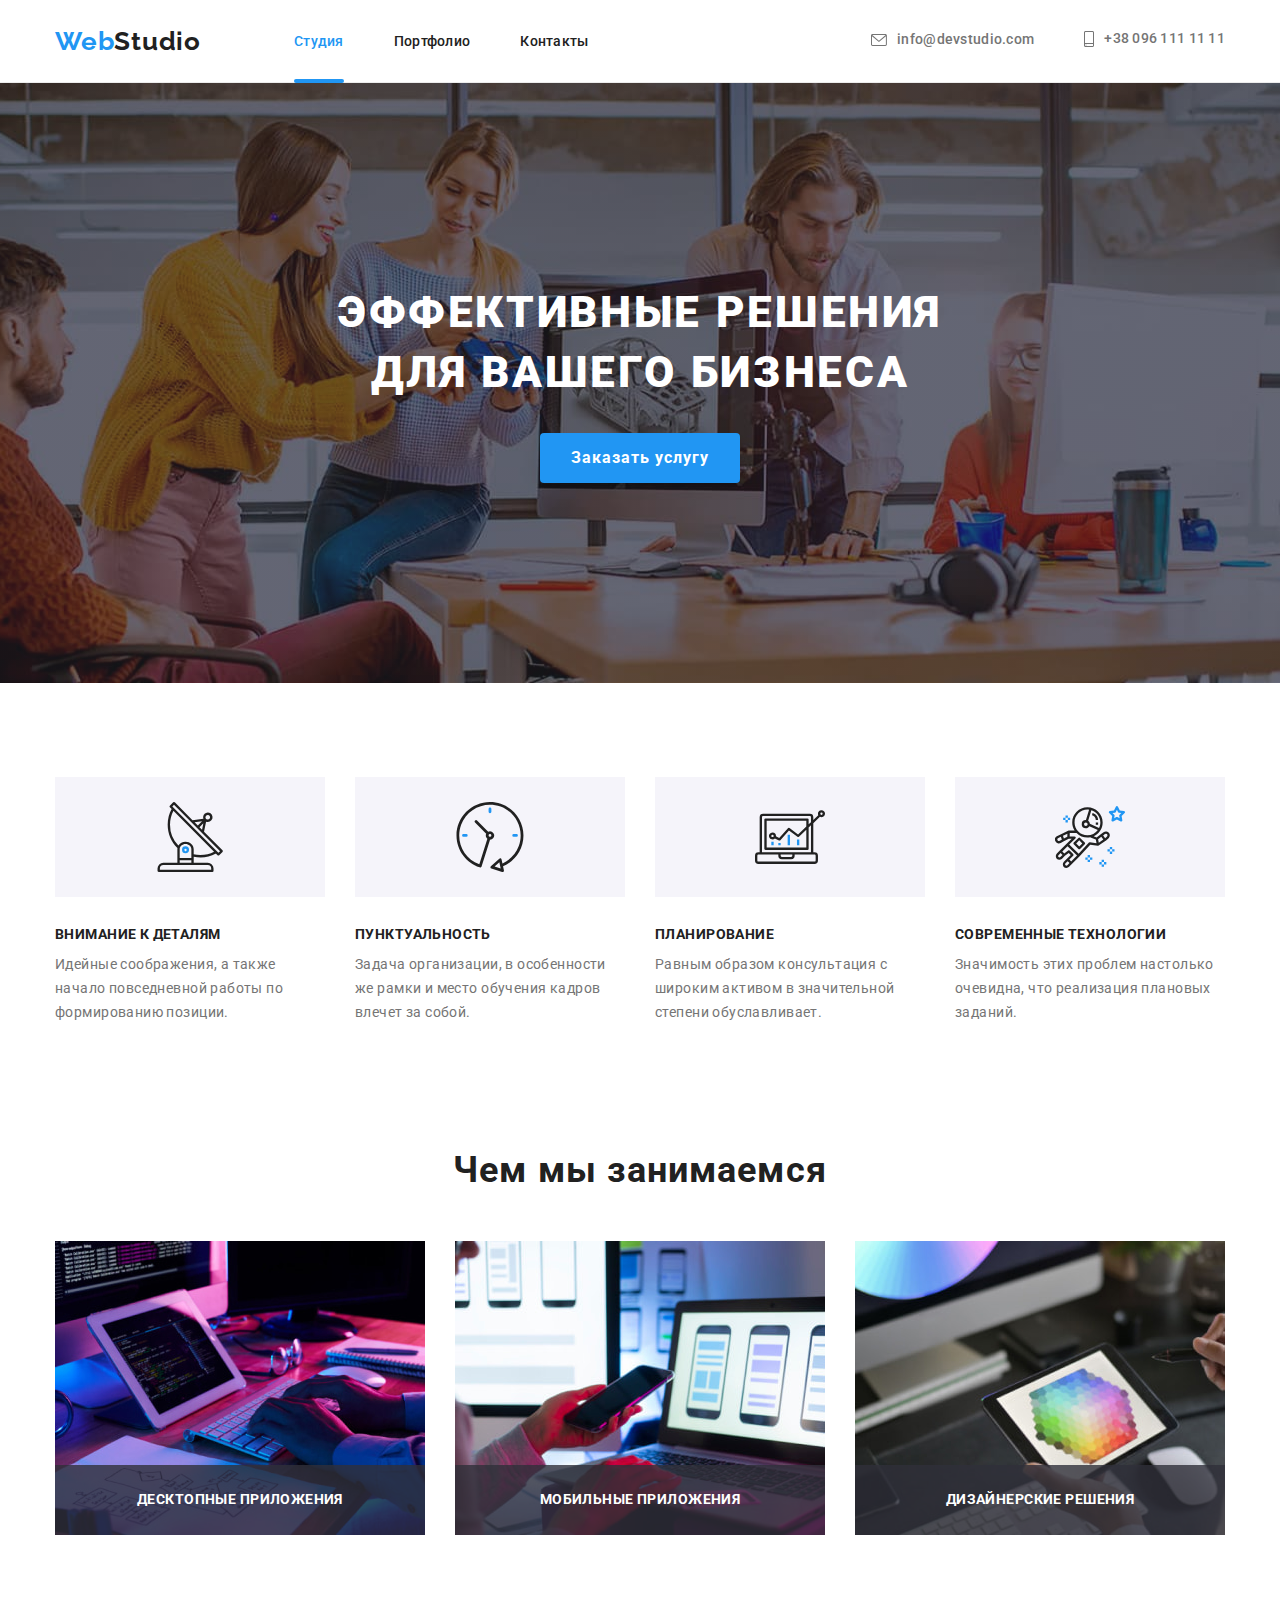
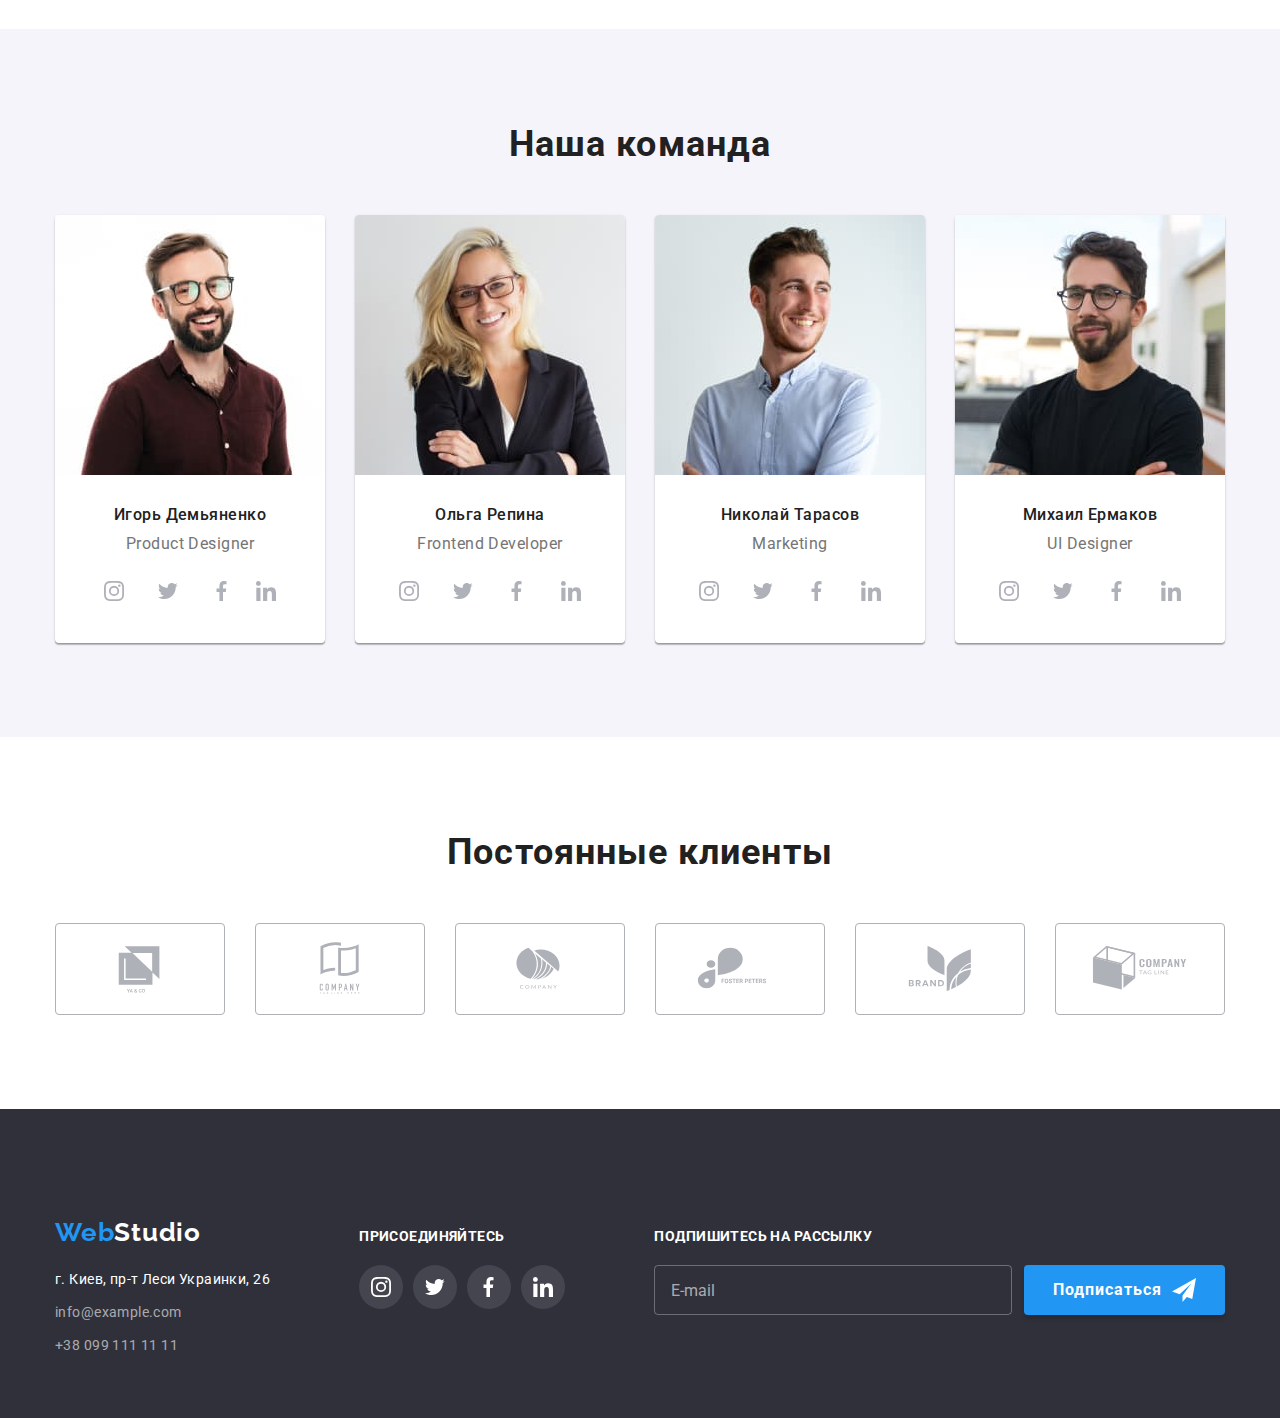
==== commit 7d5ee0ab: "Исправлены ошибки" ====
--- a/index.html
+++ b/index.html
@@ -196,7 +196,7 @@
               <picture>
                   <source srcset="./images/team-card/team-card-1-pc-270w.jpg 270w, ./images/team-card/team-card-1-pc-540w.jpg 540w" media="(min-width: 1200px)" sizes="270px">
                   <source srcset="./images/team-card/team-card-1-tablet-354w.jpg 354w, ./images/team-card/team-card-1-tablet-708w.jpg 708w" media="(min-width: 768px)" sizes="354px">
-                  <source srcset="./images/team-card/team-card-1-mobile-450w.jpg 450w, ./images/team-card/team-card-1-mobile-900w.jpg 900w" media="(max-width: 768px)" sizes="100vw">
+                  <source srcset="./images/team-card/team-card-1-mobile-450w.jpg 450w, ./images/team-card/team-card-1-mobile-900w.jpg 900w" media="(max-width: 767px)" sizes="450px">
                                    
                   <img src="./images/team-card/team-card-1-pc-270w.jpg" alt="Портрет" class="command__img" />
 
@@ -242,7 +242,7 @@
               <picture>
                   <source srcset="./images/team-card/team-card-2-pc-270w.jpg 270w, ./images/team-card/team-card-2-pc-540w.jpg 540w" media="(min-width: 1200px)"  sizes="270px">
                   <source srcset="./images/team-card/team-card-2-tablet-354w.jpg 354w, ./images/team-card/team-card-2-tablet-708w.jpg 708w" media="(min-width: 768px)" sizes="354px">
-                  <source srcset="./images/team-card/team-card-2-mobile-450w.jpg 450w, ./images/team-card/team-card-2-mobile-900w.jpg 900w" media="(max-width: 768px)" sizes="100vw">
+                  <source srcset="./images/team-card/team-card-2-mobile-450w.jpg 450w, ./images/team-card/team-card-2-mobile-900w.jpg 900w" media="(max-width: 767px)" sizes="450px">
                                    
                   <img src="./images/team-card/team-card-2-pc-270w.jpg" alt="Портрет" class="command__img" />
               </picture>
@@ -287,7 +287,7 @@
               <picture>
                   <source srcset="./images/team-card/team-card-3-pc-270w.jpg 270w, ./images/team-card/team-card-3-pc-540w.jpg 540w" media="(min-width: 1200px)" sizes="270px">
                   <source srcset="./images/team-card/team-card-3-tablet-354w.jpg 354w, ./images/team-card/team-card-3-tablet-708w.jpg 708w" media="(min-width: 768px)" sizes="354px">
-                  <source srcset="./images/team-card/team-card-3-mobile-450w.jpg 450w, ./images/team-card/team-card-3-mobile-900w.jpg 900w" media="(max-width: 768px)" sizes="100vw">
+                  <source srcset="./images/team-card/team-card-3-mobile-450w.jpg 450w, ./images/team-card/team-card-3-mobile-900w.jpg 900w" media="(max-width: 767px)" sizes="450px">
                                    
                   <img src="./images/team-card/team-card-3-pc-270w.jpg" alt="Портрет" class="command__img" />
 
@@ -332,7 +332,7 @@
               <picture>
                   <source srcset="./images/team-card/team-card-4-pc-270w.jpg 270w, ./images/team-card/team-card-4-pc-540w.jpg 540w" media="(min-width: 1200px)" sizes="270px">
                   <source srcset="./images/team-card/team-card-4-tablet-354w.jpg 354w, ./images/team-card/team-card-4-tablet-708w.jpg 708w" media="(min-width: 768px)" sizes="354px">
-                  <source srcset="./images/team-card/team-card-4-mobile-450w.jpg 450w, ./images/team-card/team-card-4-mobile-900w.jpg 900w" media="(max-width: 768px)" sizes="100vw">
+                  <source srcset="./images/team-card/team-card-4-mobile-450w.jpg 450w, ./images/team-card/team-card-4-mobile-900w.jpg 900w" media="(max-width: 767px)" sizes="450px">
                                    
                   <img src="./images/team-card/team-card-4-pc-270w.jpg" alt="Портрет" class="command__img" />
 
--- a/css/main.min.css
+++ b/css/main.min.css
@@ -1,2 +1,2 @@
-:root{--text-color: #212121;--text-color-add: #757575;--accent-color: #2196f3;--primary-white-color: #ffffff;--secondary-background-color: #f5f4fa;--background-color-add: #2f303a;--project-card-gap: 30px;--social-link-color: #afb1b8}body{background-color:var(--primary-white-color);font-family:'Roboto', sans-serif;letter-spacing:0.03em}body.modal-open{overflow:hidden}h1,h2,h3,h4,h5,h6,p,ul{margin-top:0;margin-bottom:0;padding-left:0;padding-right:0}ul{list-style:none;padding:0;margin:0}a{text-decoration:none;font-style:normal}img{display:block;max-width:100%;height:auto}.visually-hidden{position:absolute;clip:rect(0 0 0 0);width:1px;height:1px;margin:-1px}.container{padding-left:15px;padding-right:15px;margin-left:auto;margin-right:auto}@media screen and (max-width: 479px){.container{width:100%}}@media screen and (min-width: 480px){.container{width:480px}}@media screen and (min-width: 768px){.container{width:768px}}@media screen and (min-width: 1200px){.container{width:1200px}}.section{padding-top:60px;padding-bottom:60px}@media screen and (min-width: 1200px){.section{padding-top:94px;padding-bottom:94px}}.section--no-padding-top{padding-top:0px}.section--other-background{background-color:var(--secondary-background-color)}.section__title{font-weight:700;font-size:28px;line-height:1.17;letter-spacing:.03em;color:var(--text-color);text-align:center;margin-bottom:30px}@media screen and (min-width: 1200px){.section__title{font-size:36px;margin-bottom:50px}}.button{font-family:inherit;font-weight:700;font-size:16px;line-height:1.88;letter-spacing:.06em;color:var(--primary-white-color);display:inline-block;background-color:var(--accent-color);border:none;min-width:200px;-webkit-border-radius:4px;border-radius:4px;-webkit-box-shadow:0px 4px 4px rgba(0,0,0,0.15);box-shadow:0px 4px 4px rgba(0,0,0,0.15);cursor:pointer;padding:10px 29px;-webkit-transition:background-color 250ms cubic-bezier(0.4, 0, 0.2, 1);-o-transition:background-color 250ms cubic-bezier(0.4, 0, 0.2, 1);transition:background-color 250ms cubic-bezier(0.4, 0, 0.2, 1)}.button:hover,.button:focus{background-color:#188ce8}.logo{font-family:'Raleway', sans-serif;font-weight:700;font-size:26px;line-height:1.19;letter-spacing:.03em;color:var(--text-color);text-decoration:none}.logo span{color:var(--accent-color)}.social__icon{width:20px;height:20px;fill:currentColor}.header{border-bottom:1px solid #ececec}.header__content{position:relative;display:-webkit-box;display:-webkit-flex;display:-ms-flexbox;display:flex;-webkit-box-align:center;-webkit-align-items:center;-ms-flex-align:center;align-items:center;width:100%}@media screen and (max-width: 767px){.header__content{-webkit-box-pack:justify;-webkit-justify-content:space-between;-ms-flex-pack:justify;justify-content:space-between;margin:10px 0}}.header__container{display:-webkit-box;display:-webkit-flex;display:-ms-flexbox;display:flex;-webkit-box-align:center;-webkit-align-items:center;-ms-flex-align:center;align-items:center}.header__nav{background-color:var(--primary-white-color);display:-webkit-box;display:-webkit-flex;display:-ms-flexbox;display:flex;-webkit-box-align:center;-webkit-align-items:center;-ms-flex-align:center;align-items:center;-webkit-box-pack:center;-webkit-justify-content:center;-ms-flex-pack:center;justify-content:center}@media screen and (max-width: 767px){.header__nav{position:absolute;top:0;left:0;width:100%;display:none}.header__nav.is-open{display:-webkit-box;display:-webkit-flex;display:-ms-flexbox;display:flex;padding:48px 40px;-webkit-box-orient:vertical;-webkit-box-direction:normal;-webkit-flex-direction:column;-ms-flex-direction:column;flex-direction:column;-webkit-box-align:start;-webkit-align-items:flex-start;-ms-flex-align:start;align-items:flex-start;z-index:10}}@media screen and (max-width: 767px){.site-nav{display:-webkit-box;display:-webkit-flex;display:-ms-flexbox;display:flex;-webkit-box-orient:vertical;-webkit-box-direction:normal;-webkit-flex-direction:column;-ms-flex-direction:column;flex-direction:column;margin-bottom:302px}}@media screen and (min-width: 768px){.site-nav__list{display:-webkit-box;display:-webkit-flex;display:-ms-flexbox;display:flex;padding-top:32px;padding-bottom:32px}}.site-nav__item:not(:last-child){margin-right:50px}@media screen and (max-width: 767px){.site-nav__item:not(:last-child){margin-bottom:32px}}.site-nav__link{font-weight:500;font-size:14px;line-height:1.14;letter-spacing:.02em;color:var(--text-color);text-decoration:none;-webkit-transition:color 250ms cubic-bezier(0.4, 0, 0.2, 1);-o-transition:color 250ms cubic-bezier(0.4, 0, 0.2, 1);transition:color 250ms cubic-bezier(0.4, 0, 0.2, 1)}@media screen and (max-width: 767px){.site-nav__link{font-weight:500;font-size:40px;line-height:1.17;letter-spacing:.02em;color:var(--text-color)}}.site-nav__link:hover,.site-nav__link:focus{color:var(--accent-color)}.site-nav__link--current{position:relative;color:var(--accent-color)}@media screen and (min-width: 768px){.site-nav__link--current{padding-bottom:32px}}@media screen and (min-width: 768px){.site-nav__link--current::before{display:inline-block;content:'';background-color:var(--accent-color);height:4px;width:100%;-webkit-border-radius:2px;border-radius:2px;position:absolute;bottom:0;left:0;margin-bottom:-2px}}@media screen and (min-width: 768px){.header__logo{margin-right:88px}}@media screen and (min-width: 1200px){.header__logo{margin-right:93px}}.auth-nav{display:-webkit-box;display:-webkit-flex;display:-ms-flexbox;display:flex}@media screen and (max-width: 767px){.auth-nav{display:-webkit-box;display:-webkit-flex;display:-ms-flexbox;display:flex;-webkit-box-orient:vertical;-webkit-box-direction:reverse;-webkit-flex-direction:column-reverse;-ms-flex-direction:column-reverse;flex-direction:column-reverse;margin-bottom:64px}}@media screen and (min-width: 768px){.auth-nav{-webkit-box-orient:vertical;-webkit-box-direction:normal;-webkit-flex-direction:column;-ms-flex-direction:column;flex-direction:column;margin-left:84px}}@media screen and (min-width: 1200px){.auth-nav{-webkit-box-orient:horizontal;-webkit-box-direction:normal;-webkit-flex-direction:row;-ms-flex-direction:row;flex-direction:row;margin-left:286px}}.auth-nav__link{font-weight:500;font-size:14px;line-height:1.14;letter-spacing:.02em;color:var(--text-color);text-decoration:none;-webkit-transition:color 250ms cubic-bezier(0.4, 0, 0.2, 1);-o-transition:color 250ms cubic-bezier(0.4, 0, 0.2, 1);transition:color 250ms cubic-bezier(0.4, 0, 0.2, 1)}@media screen and (max-width: 767px){.auth-nav__link.auth-nav__link-mail{font-weight:500;font-size:24px;line-height:1.14;letter-spacing:.02em;color:var(--text-color-add)}.auth-nav__link.auth-nav__link-tel{font-weight:500;font-size:34px;line-height:1.18;letter-spacing:.02em;color:var(--accent-color)}}.auth-nav__icon-envelope{margin-right:10px;width:16px;height:12px;fill:currentColor}@media screen and (max-width: 767px){.auth-nav__icon-envelope{display:none}}.auth-nav__icon-smartphone{margin-right:10px;width:10px;height:16px;fill:currentColor}@media screen and (max-width: 767px){.auth-nav__icon-smartphone{display:none}}@media screen and (min-width: 768px){.auth-nav__item:not(:last-child){margin-bottom:10px}}@media screen and (min-width: 1200px){.auth-nav__item:not(:last-child){margin-right:50px;margin-bottom:0px}}.auth-nav__link{color:var(--text-color-add);display:-webkit-inline-box;display:-webkit-inline-flex;display:-ms-inline-flexbox;display:inline-flex;-webkit-box-align:center;-webkit-align-items:center;-ms-flex-align:center;align-items:center;-webkit-transition:color 250ms cubic-bezier(0.4, 0, 0.2, 1);-o-transition:color 250ms cubic-bezier(0.4, 0, 0.2, 1);transition:color 250ms cubic-bezier(0.4, 0, 0.2, 1)}.auth-nav__link:hover,.auth-nav__link:focus{color:var(--accent-color)}.social-nav{display:-webkit-box;display:-webkit-flex;display:-ms-flexbox;display:flex}@media screen and (min-width: 768px){.social-nav{display:none}}.social-nav__item{position:relative}.social-nav__item:not(:first-child){margin-left:20px}.social-nav__item:not(:last-child)::after{display:inline-block;content:'';background-color:rgba(33,33,33,0.2);height:100%;width:1px;position:absolute;margin-left:10px}.social-nav__link{font-weight:500;font-size:18px;line-height:1.22;letter-spacing:.02em;color:var(--accent-color)}.menu-button{margin:0;padding:0;border:none;background-color:transparent;margin-left:auto}@media screen and (min-width: 768px){.menu-button{display:none}}.menu-button__icon{fill:black;-webkit-transition:fill 250ms cubic-bezier(0.4, 0, 0.2, 1);-o-transition:fill 250ms cubic-bezier(0.4, 0, 0.2, 1);transition:fill 250ms cubic-bezier(0.4, 0, 0.2, 1)}.menu-button__icon:hover,.menu-button__icon:focus{fill:var(--accent-color)}.menu-button .menu-button__icon--cross{display:none}.menu-button.is-open .menu-button__icon--cross{display:block}.menu-button.is-open .menu-button__icon--menu{display:none}.menu-button.is-open{z-index:999}.hero{max-width:1600px;margin-left:auto;margin-right:auto;background-image:-webkit-gradient(linear, left top, left bottom, from(rgba(47,48,58,0.4)), to(rgba(47,48,58,0.4))),url("../images/background-hero/background-hero-mobile.jpg");background-image:-webkit-linear-gradient(rgba(47,48,58,0.4), rgba(47,48,58,0.4)),url("../images/background-hero/background-hero-mobile.jpg");background-image:-o-linear-gradient(rgba(47,48,58,0.4), rgba(47,48,58,0.4)),url("../images/background-hero/background-hero-mobile.jpg");background-image:linear-gradient(rgba(47,48,58,0.4), rgba(47,48,58,0.4)),url("../images/background-hero/background-hero-mobile.jpg");background-color:var(--background-color-add);-webkit-background-size:cover;background-size:cover;background-repeat:no-repeat;background-position:center;text-align:center;padding-top:118px;padding-bottom:118px}@media (min-device-pixel-ratio: 2), (-webkit-min-device-pixel-ratio: 2), (-o-min-device-pixel-ratio: 2/1), (min-resolution: 192dpi), (min-resolution: 2dppx){.hero{background-image:-webkit-gradient(linear, left top, left bottom, from(rgba(47,48,58,0.4)), to(rgba(47,48,58,0.4))),url("../images/background-hero/background-hero-mobile@2x.jpg");background-image:-webkit-linear-gradient(rgba(47,48,58,0.4), rgba(47,48,58,0.4)),url("../images/background-hero/background-hero-mobile@2x.jpg");background-image:-o-linear-gradient(rgba(47,48,58,0.4), rgba(47,48,58,0.4)),url("../images/background-hero/background-hero-mobile@2x.jpg");background-image:linear-gradient(rgba(47,48,58,0.4), rgba(47,48,58,0.4)),url("../images/background-hero/background-hero-mobile@2x.jpg")}}@media screen and (min-width: 768px){.hero{background-image:-webkit-gradient(linear, left top, left bottom, from(rgba(47,48,58,0.4)), to(rgba(47,48,58,0.4))),url("../images/background-hero/background-hero-tablet.jpg");background-image:-webkit-linear-gradient(rgba(47,48,58,0.4), rgba(47,48,58,0.4)),url("../images/background-hero/background-hero-tablet.jpg");background-image:-o-linear-gradient(rgba(47,48,58,0.4), rgba(47,48,58,0.4)),url("../images/background-hero/background-hero-tablet.jpg");background-image:linear-gradient(rgba(47,48,58,0.4), rgba(47,48,58,0.4)),url("../images/background-hero/background-hero-tablet.jpg")}}@media screen and (min-width: 768px) and (min-device-pixel-ratio: 2), screen and (min-width: 768px) and (-webkit-min-device-pixel-ratio: 2), screen and (min-width: 768px) and (-o-min-device-pixel-ratio: 2/1), screen and (min-width: 768px) and (min-resolution: 192dpi), screen and (min-width: 768px) and (min-resolution: 2dppx){.hero{background-image:-webkit-gradient(linear, left top, left bottom, from(rgba(47,48,58,0.4)), to(rgba(47,48,58,0.4))),url("../images/background-hero/background-hero-tablet@2x.jpg");background-image:-webkit-linear-gradient(rgba(47,48,58,0.4), rgba(47,48,58,0.4)),url("../images/background-hero/background-hero-tablet@2x.jpg");background-image:-o-linear-gradient(rgba(47,48,58,0.4), rgba(47,48,58,0.4)),url("../images/background-hero/background-hero-tablet@2x.jpg");background-image:linear-gradient(rgba(47,48,58,0.4), rgba(47,48,58,0.4)),url("../images/background-hero/background-hero-tablet@2x.jpg")}}@media screen and (min-width: 1200px){.hero{padding-top:200px;padding-bottom:200px;background-image:-webkit-gradient(linear, left top, left bottom, from(rgba(47,48,58,0.4)), to(rgba(47,48,58,0.4))),url("../images/background-hero/background-hero-pc.jpg");background-image:-webkit-linear-gradient(rgba(47,48,58,0.4), rgba(47,48,58,0.4)),url("../images/background-hero/background-hero-pc.jpg");background-image:-o-linear-gradient(rgba(47,48,58,0.4), rgba(47,48,58,0.4)),url("../images/background-hero/background-hero-pc.jpg");background-image:linear-gradient(rgba(47,48,58,0.4), rgba(47,48,58,0.4)),url("../images/background-hero/background-hero-pc.jpg")}}@media screen and (min-width: 1200px) and (min-device-pixel-ratio: 2), screen and (min-width: 1200px) and (-webkit-min-device-pixel-ratio: 2), screen and (min-width: 1200px) and (-o-min-device-pixel-ratio: 2/1), screen and (min-width: 1200px) and (min-resolution: 192dpi), screen and (min-width: 1200px) and (min-resolution: 2dppx){.hero{background-image:-webkit-gradient(linear, left top, left bottom, from(rgba(47,48,58,0.4)), to(rgba(47,48,58,0.4))),url("../images/background-hero/background-hero-pc@2x.jpg");background-image:-webkit-linear-gradient(rgba(47,48,58,0.4), rgba(47,48,58,0.4)),url("../images/background-hero/background-hero-pc@2x.jpg");background-image:-o-linear-gradient(rgba(47,48,58,0.4), rgba(47,48,58,0.4)),url("../images/background-hero/background-hero-pc@2x.jpg");background-image:linear-gradient(rgba(47,48,58,0.4), rgba(47,48,58,0.4)),url("../images/background-hero/background-hero-pc@2x.jpg")}}.hero__title{font-weight:900;font-size:26px;line-height:1.62;letter-spacing:.06em;color:var(--primary-white-color);text-transform:uppercase;margin-bottom:30px}@media screen and (min-width: 1200px){.hero__title{font-weight:900;font-size:44px;line-height:1.36;letter-spacing:.06em;color:var(--primary-white-color)}}@media screen and (min-width: 768px){.particular__block{display:-webkit-box;display:-webkit-flex;display:-ms-flexbox;display:flex;-webkit-flex-wrap:wrap;-ms-flex-wrap:wrap;flex-wrap:wrap;margin-top:-webkit-calc(-1 * var(--project-card-gap));margin-top:calc(-1 * var(--project-card-gap));margin-left:-webkit-calc(-1 * var(--project-card-gap));margin-left:calc(-1 * var(--project-card-gap))}}@media screen and (min-width: 768px){.particular__item{margin-left:var(--project-card-gap);margin-top:var(--project-card-gap);width:-webkit-calc((100% - 60px) / 2);width:calc((100% - 60px) / 2)}}@media screen and (min-width: 1200px){.particular__item{width:-webkit-calc((100% - 120px) / 4);width:calc((100% - 120px) / 4)}.particular__item:last-child{margin-right:0}}.particular__thumb{display:block;padding:25px 0;margin-bottom:30px;background-color:var(--secondary-background-color)}.particular__icon{display:block;width:70px;height:70px;margin:0 auto}.particular__title{font-weight:700;font-size:14px;line-height:1.14;letter-spacing:.03em;color:var(--text-color);text-transform:uppercase;margin-bottom:10px}.particular__text{font-weight:400;font-size:14px;line-height:1.71;letter-spacing:.03em;color:var(--text-color-add)}@media screen and (max-width: 1199px){.section__work{display:none}}.work{display:-webkit-box;display:-webkit-flex;display:-ms-flexbox;display:flex;-webkit-box-align:center;-webkit-align-items:center;-ms-flex-align:center;align-items:center}.work__item{position:relative}.work__item:not(:last-child){margin-right:30px}.work__title{display:-webkit-box;display:-webkit-flex;display:-ms-flexbox;display:flex;-webkit-box-align:center;-webkit-align-items:center;-ms-flex-align:center;align-items:center;-webkit-box-pack:center;-webkit-justify-content:center;-ms-flex-pack:center;justify-content:center;font-weight:700;font-size:14px;line-height:1.14;letter-spacing:.03em;color:var(--primary-white-color);text-transform:uppercase;background-color:rgba(47,48,58,0.8);width:100%;position:absolute;bottom:0;left:0;height:70px}.command{display:-webkit-box;display:-webkit-flex;display:-ms-flexbox;display:flex;-webkit-flex-wrap:wrap;-ms-flex-wrap:wrap;flex-wrap:wrap;margin-top:-webkit-calc(-1 * var(--project-card-gap));margin-top:calc(-1 * var(--project-card-gap));margin-left:-webkit-calc(-1 * var(--project-card-gap));margin-left:calc(-1 * var(--project-card-gap))}.command__item{background-color:var(--primary-white-color);-webkit-border-radius:4px;border-radius:4px;-webkit-box-shadow:0px 1px 3px rgba(0,0,0,0.12),0px 1px 1px rgba(0,0,0,0.14),0px 2px 1px rgba(0,0,0,0.2);box-shadow:0px 1px 3px rgba(0,0,0,0.12),0px 1px 1px rgba(0,0,0,0.14),0px 2px 1px rgba(0,0,0,0.2);text-align:center;overflow:hidden;margin-left:var(--project-card-gap);margin-top:var(--project-card-gap)}@media screen and (min-width: 768px){.command__item{-webkit-flex-basis:-webkit-calc((100% - 60px) / 2);-ms-flex-preferred-size:calc((100% - 60px) / 2);flex-basis:calc((100% - 60px) / 2)}}@media screen and (min-width: 1200px){.command__item{-webkit-flex-basis:-webkit-calc((100% - 120px) / 4);-ms-flex-preferred-size:calc((100% - 120px) / 4);flex-basis:calc((100% - 120px) / 4)}}.command__img{width:450px;height:460px}@media screen and (min-width: 768px){.command__img{width:354px;height:374px}}@media screen and (min-width: 1200px){.command__img{width:270px;height:260px}}.command__thumb{padding:30px 0}.command__title{font-weight:500;font-size:16px;line-height:1.19;letter-spacing:.03em;color:var(--text-color);margin-bottom:10px}.command__text{margin-bottom:16px;font-weight:400;font-size:16px;line-height:1.19;letter-spacing:.03em;color:var(--text-color-add)}.social{display:-webkit-box;display:-webkit-flex;display:-ms-flexbox;display:flex;-webkit-box-pack:center;-webkit-justify-content:center;-ms-flex-pack:center;justify-content:center;width:100%}.social__link{display:-webkit-box;display:-webkit-flex;display:-ms-flexbox;display:flex;-webkit-box-align:center;-webkit-align-items:center;-ms-flex-align:center;align-items:center;-webkit-box-pack:center;-webkit-justify-content:center;-ms-flex-pack:center;justify-content:center;-webkit-border-radius:50%;border-radius:50%;height:44px;width:44px;color:var(--social-link-color);-webkit-transition:color 250ms cubic-bezier(0.4, 0, 0.2, 1),background-color 250ms cubic-bezier(0.4, 0, 0.2, 1);-o-transition:color 250ms cubic-bezier(0.4, 0, 0.2, 1),background-color 250ms cubic-bezier(0.4, 0, 0.2, 1);transition:color 250ms cubic-bezier(0.4, 0, 0.2, 1),background-color 250ms cubic-bezier(0.4, 0, 0.2, 1)}.social__link:hover,.social__link:focus{background-color:var(--accent-color);color:var(--primary-white-color)}.social__item:not(:last-child){margin-right:10px}.client{display:-webkit-box;display:-webkit-flex;display:-ms-flexbox;display:flex;-webkit-box-align:center;-webkit-align-items:center;-ms-flex-align:center;align-items:center;-webkit-box-pack:center;-webkit-justify-content:center;-ms-flex-pack:center;justify-content:center;-webkit-flex-wrap:wrap;-ms-flex-wrap:wrap;flex-wrap:wrap;margin-top:-webkit-calc(-1 * var(--project-card-gap));margin-top:calc(-1 * var(--project-card-gap));margin-left:-webkit-calc(-1 * var(--project-card-gap));margin-left:calc(-1 * var(--project-card-gap))}.client__item{margin-left:var(--project-card-gap);margin-top:var(--project-card-gap)}.client__link{display:-webkit-box;display:-webkit-flex;display:-ms-flexbox;display:flex;-webkit-box-align:center;-webkit-align-items:center;-ms-flex-align:center;align-items:center;-webkit-box-pack:center;-webkit-justify-content:center;-ms-flex-pack:center;justify-content:center;padding:16px 51px;-webkit-flex-basis:-webkit-calc((100% - 60px) / 2);-ms-flex-preferred-size:calc((100% - 60px) / 2);flex-basis:calc((100% - 60px) / 2);border:1px solid var(--social-link-color);-webkit-border-radius:4px;border-radius:4px;color:var(--social-link-color);-webkit-transition:color 250ms cubic-bezier(0.4, 0, 0.2, 1),border-color 250ms cubic-bezier(0.4, 0, 0.2, 1);-o-transition:color 250ms cubic-bezier(0.4, 0, 0.2, 1),border-color 250ms cubic-bezier(0.4, 0, 0.2, 1);transition:color 250ms cubic-bezier(0.4, 0, 0.2, 1),border-color 250ms cubic-bezier(0.4, 0, 0.2, 1)}.client__link:hover,.client__link:focus{color:var(--accent-color);border-color:var(--accent-color)}@media screen and (min-width: 768px){.client__link{-webkit-flex-basis:-webkit-calc((100% - 90px) / 3);-ms-flex-preferred-size:calc((100% - 90px) / 3);flex-basis:calc((100% - 90px) / 3)}}@media screen and (min-width: 1200px){.client__link{padding:16px 31px;-webkit-flex-wrap:nowrap;-ms-flex-wrap:nowrap;flex-wrap:nowrap}}.client__icon{fill:currentColor;width:106px;height:60px}.footer{padding:60px 0;background-color:var(--background-color-add)}.footer__container{text-align:center}@media screen and (min-width: 768px){.footer__container{display:-webkit-box;display:-webkit-flex;display:-ms-flexbox;display:flex;-webkit-box-align:center;-webkit-align-items:center;-ms-flex-align:center;align-items:center;-webkit-box-pack:center;-webkit-justify-content:center;-ms-flex-pack:center;justify-content:center;-webkit-flex-wrap:wrap;-ms-flex-wrap:wrap;flex-wrap:wrap;-webkit-box-align:baseline;-webkit-align-items:baseline;-ms-flex-align:baseline;align-items:baseline}}@media screen and (min-width: 1200px){.footer__container{-webkit-box-pack:justify;-webkit-justify-content:space-between;-ms-flex-pack:justify;justify-content:space-between;text-align:left}}.footer__logo{display:inline-block;font-size:24px;margin-bottom:20px;color:var(--primary-white-color)}@media screen and (min-width: 1200px){.footer__logo{font-size:26px}}.contacts{margin-bottom:60px}@media screen and (min-width: 768px){.contacts{margin-right:165px}}@media screen and (min-width: 1200px){.contacts{margin-right:70px;margin-bottom:0}}.contacts__item:not(:last-child){margin-bottom:9px}.contacts__address{font-weight:400;font-size:14px;line-height:1.71;letter-spacing:.03em;color:var(--primary-white-color)}.contacts__mail,.contacts__tel{font-weight:400;font-size:14px;line-height:1.71;letter-spacing:.03em;color:rgba(255,255,255,0.6)}.subscribe{margin-bottom:60px}@media screen and (min-width: 1200px){.subscribe{margin-right:90px;margin-bottom:0}}.subscribe__title{font-weight:700;font-size:14px;line-height:1.14;letter-spacing:.03em;color:var(--primary-white-color);text-transform:uppercase;margin-bottom:20px}.subscribe__list{display:-webkit-box;display:-webkit-flex;display:-ms-flexbox;display:flex;-webkit-box-align:center;-webkit-align-items:center;-ms-flex-align:center;align-items:center;-webkit-box-pack:center;-webkit-justify-content:center;-ms-flex-pack:center;justify-content:center}.subscribe__item:not(:last-child){margin-right:10px}.subscribe__link{height:44px;width:44px;display:-webkit-box;display:-webkit-flex;display:-ms-flexbox;display:flex;-webkit-box-align:center;-webkit-align-items:center;-ms-flex-align:center;align-items:center;-webkit-box-pack:center;-webkit-justify-content:center;-ms-flex-pack:center;justify-content:center;-webkit-border-radius:50%;border-radius:50%;color:var(--primary-white-color);background-color:rgba(255,255,255,0.1);-webkit-transition:color 250ms cubic-bezier(0.4, 0, 0.2, 1),background-color 250ms cubic-bezier(0.4, 0, 0.2, 1);-o-transition:color 250ms cubic-bezier(0.4, 0, 0.2, 1),background-color 250ms cubic-bezier(0.4, 0, 0.2, 1);transition:color 250ms cubic-bezier(0.4, 0, 0.2, 1),background-color 250ms cubic-bezier(0.4, 0, 0.2, 1)}.subscribe__link:last-child{margin-right:0}.subscribe__link:hover,.subscribe__link:focus{background-color:var(--accent-color)}@media screen and (min-width: 1200px){.mailing__form{display:-webkit-box;display:-webkit-flex;display:-ms-flexbox;display:flex;-webkit-box-align:center;-webkit-align-items:center;-ms-flex-align:center;align-items:center;-webkit-box-pack:center;-webkit-justify-content:center;-ms-flex-pack:center;justify-content:center}}@media screen and (min-width: 1200px){.mailing__label{margin-right:12px}}.mailing__submit{width:100%;border:1px solid rgba(255,255,255,0.3);-webkit-border-radius:4px;border-radius:4px;background-color:transparent;padding:15px 16px;color:rgba(255,255,255,0.6);font-family:inherit;margin-bottom:20px}@media screen and (min-width: 1200px){.mailing__submit{width:358px;height:50px;margin-bottom:0}}.mailing__submit::-webkit-input-placeholder{color:rgba(255,255,255,0.6)}.mailing__submit:-ms-input-placeholder{color:rgba(255,255,255,0.6)}.mailing__submit::-ms-input-placeholder{color:rgba(255,255,255,0.6)}.mailing__submit::placeholder{color:rgba(255,255,255,0.6)}.mailing__btn{display:-webkit-inline-box;display:-webkit-inline-flex;display:-ms-inline-flexbox;display:inline-flex;-webkit-box-pack:center;-webkit-justify-content:center;-ms-flex-pack:center;justify-content:center;-webkit-box-align:center;-webkit-align-items:center;-ms-flex-align:center;align-items:center}.mailing__icon{width:24px;height:24px;fill:var(--primary-white-color);margin-left:10px}.filtr{display:-webkit-box;display:-webkit-flex;display:-ms-flexbox;display:flex;-webkit-box-align:center;-webkit-align-items:center;-ms-flex-align:center;align-items:center;-webkit-flex-wrap:wrap;-ms-flex-wrap:wrap;flex-wrap:wrap;margin-left:-8px;margin-top:-15px}@media screen and (min-width: 768px){.filtr{-webkit-box-pack:center;-webkit-justify-content:center;-ms-flex-pack:center;justify-content:center}}.filtr__container{margin-bottom:40px}@media screen and (min-width: 1200px){.filtr__container{margin-bottom:50px}}.filtr__item{margin-left:8px;margin-top:15px}.filtr__btn{font-family:Roboto;font-weight:500;font-size:16px;line-height:1.62;letter-spacing:.03em;color:var(--text-color);text-align:center;background-color:var(--secondary-background-color);border:none;-webkit-border-radius:4px;border-radius:4px;padding:6px 22px;-webkit-transition:color 250ms cubic-bezier(0.4, 0, 0.2, 1),border-color 250ms cubic-bezier(0.4, 0, 0.2, 1),-webkit-box-shadow 250ms cubic-bezier(0.4, 0, 0.2, 1);transition:color 250ms cubic-bezier(0.4, 0, 0.2, 1),border-color 250ms cubic-bezier(0.4, 0, 0.2, 1),-webkit-box-shadow 250ms cubic-bezier(0.4, 0, 0.2, 1);-o-transition:color 250ms cubic-bezier(0.4, 0, 0.2, 1),border-color 250ms cubic-bezier(0.4, 0, 0.2, 1),box-shadow 250ms cubic-bezier(0.4, 0, 0.2, 1);transition:color 250ms cubic-bezier(0.4, 0, 0.2, 1),border-color 250ms cubic-bezier(0.4, 0, 0.2, 1),box-shadow 250ms cubic-bezier(0.4, 0, 0.2, 1);transition:color 250ms cubic-bezier(0.4, 0, 0.2, 1),border-color 250ms cubic-bezier(0.4, 0, 0.2, 1),box-shadow 250ms cubic-bezier(0.4, 0, 0.2, 1),-webkit-box-shadow 250ms cubic-bezier(0.4, 0, 0.2, 1)}.filtr__btn:hover,.filtr__btn:focus{background-color:var(--accent-color);color:var(--primary-white-color);-webkit-box-shadow:0px 3px 1px rgba(0,0,0,0.1),0px 1px 2px rgba(0,0,0,0.08),0px 2px 2px rgba(0,0,0,0.12);box-shadow:0px 3px 1px rgba(0,0,0,0.1),0px 1px 2px rgba(0,0,0,0.08),0px 2px 2px rgba(0,0,0,0.12);cursor:pointer}.project{display:-webkit-box;display:-webkit-flex;display:-ms-flexbox;display:flex;-webkit-flex-wrap:wrap;-ms-flex-wrap:wrap;flex-wrap:wrap;margin-top:-webkit-calc(-1 * var(--project-card-gap));margin-top:calc(-1 * var(--project-card-gap));margin-left:-webkit-calc(-1 * var(--project-card-gap));margin-left:calc(-1 * var(--project-card-gap))}.project__item{background-color:var(--primary-white-color);margin-left:var(--project-card-gap);margin-top:var(--project-card-gap);-webkit-flex-basis:100%;-ms-flex-preferred-size:100%;flex-basis:100%;display:-webkit-box;display:-webkit-flex;display:-ms-flexbox;display:flex}@media screen and (min-width: 768px){.project__item{-webkit-flex-basis:-webkit-calc((100% - var(--project-card-gap) * 2) / 2);-ms-flex-preferred-size:calc((100% - var(--project-card-gap) * 2) / 2);flex-basis:calc((100% - var(--project-card-gap) * 2) / 2)}}@media screen and (min-width: 1200px){.project__item{-webkit-flex-basis:-webkit-calc((100% - var(--project-card-gap) * 3) / 3);-ms-flex-preferred-size:calc((100% - var(--project-card-gap) * 3) / 3);flex-basis:calc((100% - var(--project-card-gap) * 3) / 3)}}.project__link{-webkit-transition:-webkit-box-shadow 250ms cubic-bezier(0.4, 0, 0.2, 1);transition:-webkit-box-shadow 250ms cubic-bezier(0.4, 0, 0.2, 1);-o-transition:box-shadow 250ms cubic-bezier(0.4, 0, 0.2, 1);transition:box-shadow 250ms cubic-bezier(0.4, 0, 0.2, 1);transition:box-shadow 250ms cubic-bezier(0.4, 0, 0.2, 1), -webkit-box-shadow 250ms cubic-bezier(0.4, 0, 0.2, 1);display:-webkit-box;display:-webkit-flex;display:-ms-flexbox;display:flex}.project__link:hover,.project__link:focus{-webkit-box-shadow:0px 1px 1px rgba(0,0,0,0.12),0px 4px 4px rgba(0,0,0,0.06),1px 4px 6px rgba(0,0,0,0.16);box-shadow:0px 1px 1px rgba(0,0,0,0.12),0px 4px 4px rgba(0,0,0,0.06),1px 4px 6px rgba(0,0,0,0.16)}.project__article{display:-webkit-box;display:-webkit-flex;display:-ms-flexbox;display:flex;-webkit-box-orient:vertical;-webkit-box-direction:normal;-webkit-flex-direction:column;-ms-flex-direction:column;flex-direction:column}.project__thumb{position:relative;overflow:hidden}.project__overley{background-color:rgba(33,150,243,0.9);position:absolute;left:0;top:0;width:100%;height:100%;padding:63px 24px;-webkit-transform:translateY(101%);-ms-transform:translateY(101%);transform:translateY(101%);-webkit-transition:-webkit-transform 250ms cubic-bezier(0.4, 0, 0.2, 1);transition:-webkit-transform 250ms cubic-bezier(0.4, 0, 0.2, 1);-o-transition:transform 250ms cubic-bezier(0.4, 0, 0.2, 1);transition:transform 250ms cubic-bezier(0.4, 0, 0.2, 1);transition:transform 250ms cubic-bezier(0.4, 0, 0.2, 1), -webkit-transform 250ms cubic-bezier(0.4, 0, 0.2, 1)}.project__link:hover .project__overley,.project__link:focus .project__overley{-webkit-transform:translateY(0);-ms-transform:translateY(0);transform:translateY(0)}.project__overley-text{font-weight:400;font-size:18px;line-height:1.56;letter-spacing:.03em;color:var(--primary-white-color)}.project__card{display:-webkit-box;display:-webkit-flex;display:-ms-flexbox;display:flex;-webkit-box-orient:vertical;-webkit-box-direction:normal;-webkit-flex-direction:column;-ms-flex-direction:column;flex-direction:column;-webkit-box-flex:1;-webkit-flex-grow:1;-ms-flex-positive:1;flex-grow:1;padding:20px 24px;border:1px solid #eee;border-top:none}.project__title{font-weight:700;font-size:18px;line-height:2;letter-spacing:.06em;color:var(--text-color);margin-bottom:4px}.project__description{font-weight:400;font-size:16px;line-height:1.88;letter-spacing:.06em;color:var(--text-color-add)}.project__img{width:100%}.backdrop{position:fixed;top:0;left:0;width:100%;height:100%;background-color:rgba(0,0,0,0.2);opacity:1;-webkit-transition:opacity 250ms cubic-bezier(0.4, 0, 0.2, 1);-o-transition:opacity 250ms cubic-bezier(0.4, 0, 0.2, 1);transition:opacity 250ms cubic-bezier(0.4, 0, 0.2, 1);padding:93px 15px;overflow-y:scroll}.backdrop.is-hidden{opacity:0;pointer-events:none;visibility:visible}.modal{position:relative;-webkit-transition:-webkit-transform 250ms cubic-bezier(0.4, 0, 0.2, 1);transition:-webkit-transform 250ms cubic-bezier(0.4, 0, 0.2, 1);-o-transition:transform 250ms cubic-bezier(0.4, 0, 0.2, 1);transition:transform 250ms cubic-bezier(0.4, 0, 0.2, 1);transition:transform 250ms cubic-bezier(0.4, 0, 0.2, 1), -webkit-transform 250ms cubic-bezier(0.4, 0, 0.2, 1);min-height:581px;background-color:var(--primary-white-color);-webkit-box-shadow:0px 1px 3px rgba(0,0,0,0.12),0px 1px 1px rgba(0,0,0,0.14),0px 2px 1px rgba(0,0,0,0.2);box-shadow:0px 1px 3px rgba(0,0,0,0.12),0px 1px 1px rgba(0,0,0,0.14),0px 2px 1px rgba(0,0,0,0.2);-webkit-border-radius:4px;border-radius:4px;padding:40px}@media screen and (min-width: 768px){.modal{position:absolute;left:50%;top:50%;-webkit-transform:translate(-50%, -50%) scale(1);-ms-transform:translate(-50%, -50%) scale(1);transform:translate(-50%, -50%) scale(1);max-width:450px;width:100%}}@media screen and (min-width: 1200px){.modal{max-width:528px}}.backdrop.is-hidden .modal{-webkit-transform:translate(-50%, -50%) scale(1.2);-ms-transform:translate(-50%, -50%) scale(1.2);transform:translate(-50%, -50%) scale(1.2)}.modal__title{display:block;font-weight:700;font-size:20px;line-height:1.15;letter-spacing:.03em;color:var(--text-color);text-align:center;margin-bottom:12px}.button__close{width:30px;height:30px;display:-webkit-box;display:-webkit-flex;display:-ms-flexbox;display:flex;-webkit-box-align:center;-webkit-align-items:center;-ms-flex-align:center;align-items:center;-webkit-box-pack:center;-webkit-justify-content:center;-ms-flex-pack:center;justify-content:center;position:absolute;top:8px;right:8px;cursor:pointer;background:#ffffff;border:1px solid rgba(0,0,0,0.1);-webkit-border-radius:50%;border-radius:50%}.button__icon{width:32px;height:32px;fill:black;-webkit-transition:fill 250ms cubic-bezier(0.4, 0, 0.2, 1);-o-transition:fill 250ms cubic-bezier(0.4, 0, 0.2, 1);transition:fill 250ms cubic-bezier(0.4, 0, 0.2, 1)}.button__close:hover .button__icon{fill:var(--accent-color)}.form__box{display:block;position:relative;font-family:inherit;font-weight:400;font-size:12px;line-height:1.17;letter-spacing:.01em;color:var(--text-color-add);margin-bottom:10px}.form__input{width:100%;border:1px solid rgba(33,33,33,0.2);-webkit-border-radius:4px;border-radius:4px;height:40px;padding:0 10px 0 42px;margin-top:4px;color:var(--text-color);-webkit-transition:border-color 250ms cubic-bezier(0.4, 0, 0.2, 1);-o-transition:border-color 250ms cubic-bezier(0.4, 0, 0.2, 1);transition:border-color 250ms cubic-bezier(0.4, 0, 0.2, 1)}.form__input:focus{outline:none;border-color:var(--accent-color)}.form__icon{position:absolute;top:50%;left:12px;height:18px;width:18px;color:var(--text-color);-webkit-transition:fill 250ms cubic-bezier(0.4, 0, 0.2, 1);-o-transition:fill 250ms cubic-bezier(0.4, 0, 0.2, 1);transition:fill 250ms cubic-bezier(0.4, 0, 0.2, 1)}.form__input:focus+.form__icon{fill:var(--accent-color)}.textarea{margin-bottom:20px}.textarea__input{display:block;min-height:120px;padding:12px 16px;resize:none;font-family:inherit}.textarea__input::-webkit-input-placeholder{color:rgba(117,117,117,0.5);font-family:inherit}.textarea__input:-ms-input-placeholder{color:rgba(117,117,117,0.5);font-family:inherit}.textarea__input::-ms-input-placeholder{color:rgba(117,117,117,0.5);font-family:inherit}.textarea__input::placeholder{color:rgba(117,117,117,0.5);font-family:inherit}.policy__lable{display:-webkit-box;display:-webkit-flex;display:-ms-flexbox;display:flex;-webkit-box-align:center;-webkit-align-items:center;-ms-flex-align:center;align-items:center;-webkit-box-pack:center;-webkit-justify-content:center;-ms-flex-pack:center;justify-content:center;font-weight:400;font-size:12px;line-height:1.71;letter-spacing:.03em;color:var(--text-color-add);cursor:pointer}@media screen and (min-width: 1200px){.policy__lable{font-size:14px}}.policy__lable a{margin-left:4px;color:var(--accent-color)}.policy__checkbox{position:absolute;clip:rect(0 0 0 0);width:1px;height:1px;margin:-1px}.modal__btn{display:block;margin:0 auto;margin-top:30px}.policy__icon{height:16px;width:16px;fill:transparent;border:1px solid #212121;-webkit-border-radius:2px;border-radius:2px;border-width:2px;margin-right:7px;-webkit-transition:background-color 250ms cubic-bezier(0.4, 0, 0.2, 1),fill 250ms cubic-bezier(0.4, 0, 0.2, 1),border 250ms cubic-bezier(0.4, 0, 0.2, 1);-o-transition:background-color 250ms cubic-bezier(0.4, 0, 0.2, 1),fill 250ms cubic-bezier(0.4, 0, 0.2, 1),border 250ms cubic-bezier(0.4, 0, 0.2, 1);transition:background-color 250ms cubic-bezier(0.4, 0, 0.2, 1),fill 250ms cubic-bezier(0.4, 0, 0.2, 1),border 250ms cubic-bezier(0.4, 0, 0.2, 1)}.policy__checkbox:checked+.policy__lable .policy__icon{fill:var(--primary-white-color);background-color:var(--accent-color);border-color:var(--accent-color)}
+:root{--text-color: #212121;--text-color-add: #757575;--accent-color: #2196f3;--primary-white-color: #ffffff;--secondary-background-color: #f5f4fa;--background-color-add: #2f303a;--project-card-gap: 30px;--social-link-color: #afb1b8}body{background-color:var(--primary-white-color);font-family:'Roboto', sans-serif;letter-spacing:0.03em}body.modal-open{overflow:hidden}h1,h2,h3,h4,h5,h6,p,ul{margin-top:0;margin-bottom:0;padding-left:0;padding-right:0}ul{list-style:none;padding:0;margin:0}a{text-decoration:none;font-style:normal}img{display:block;max-width:100%;height:auto}.visually-hidden{position:absolute;clip:rect(0 0 0 0);width:1px;height:1px;margin:-1px}.container{padding-left:15px;padding-right:15px;margin-left:auto;margin-right:auto}@media screen and (max-width: 479px){.container{width:100%}}@media screen and (min-width: 480px){.container{width:480px}}@media screen and (min-width: 768px){.container{width:768px}}@media screen and (min-width: 1200px){.container{width:1200px}}.section{padding-top:60px;padding-bottom:60px}@media screen and (min-width: 1200px){.section{padding-top:94px;padding-bottom:94px}}.section--no-padding-top{padding-top:0px}.section--other-background{background-color:var(--secondary-background-color)}.section__title{font-weight:700;font-size:28px;line-height:1.17;letter-spacing:.03em;color:var(--text-color);text-align:center;margin-bottom:30px}@media screen and (min-width: 1200px){.section__title{font-size:36px;margin-bottom:50px}}.button{font-family:inherit;font-weight:700;font-size:16px;line-height:1.88;letter-spacing:.06em;color:var(--primary-white-color);display:inline-block;background-color:var(--accent-color);border:none;min-width:200px;-webkit-border-radius:4px;border-radius:4px;-webkit-box-shadow:0px 4px 4px rgba(0,0,0,0.15);box-shadow:0px 4px 4px rgba(0,0,0,0.15);cursor:pointer;padding:10px 29px;-webkit-transition:background-color 250ms cubic-bezier(0.4, 0, 0.2, 1);-o-transition:background-color 250ms cubic-bezier(0.4, 0, 0.2, 1);transition:background-color 250ms cubic-bezier(0.4, 0, 0.2, 1)}.button:hover,.button:focus{background-color:#188ce8}.logo{font-family:'Raleway', sans-serif;font-weight:700;font-size:26px;line-height:1.19;letter-spacing:.03em;color:var(--text-color);text-decoration:none}.logo span{color:var(--accent-color)}.social__icon{width:20px;height:20px;fill:currentColor}.header{border-bottom:1px solid #ececec}@media screen and (max-width: 767px){.header{padding-top:10px}}.header__content{position:relative;display:-webkit-box;display:-webkit-flex;display:-ms-flexbox;display:flex;-webkit-box-align:center;-webkit-align-items:center;-ms-flex-align:center;align-items:center;width:100%}@media screen and (max-width: 767px){.header__content{-webkit-box-pack:justify;-webkit-justify-content:space-between;-ms-flex-pack:justify;justify-content:space-between}}.header__container{display:-webkit-box;display:-webkit-flex;display:-ms-flexbox;display:flex;-webkit-box-align:center;-webkit-align-items:center;-ms-flex-align:center;align-items:center}.header__nav{background-color:var(--primary-white-color);display:-webkit-box;display:-webkit-flex;display:-ms-flexbox;display:flex;-webkit-box-align:center;-webkit-align-items:center;-ms-flex-align:center;align-items:center;-webkit-box-pack:center;-webkit-justify-content:center;-ms-flex-pack:center;justify-content:center;-webkit-box-align:baseline;-webkit-align-items:baseline;-ms-flex-align:baseline;align-items:baseline;width:100%}@media screen and (max-width: 767px){.header__nav{position:absolute;top:0;left:0;width:100%;display:none}.header__nav.is-open{display:-webkit-box;display:-webkit-flex;display:-ms-flexbox;display:flex;padding:48px 40px;-webkit-box-orient:vertical;-webkit-box-direction:normal;-webkit-flex-direction:column;-ms-flex-direction:column;flex-direction:column;-webkit-box-align:start;-webkit-align-items:flex-start;-ms-flex-align:start;align-items:flex-start;z-index:10}}@media screen and (max-width: 767px){.site-nav{display:-webkit-box;display:-webkit-flex;display:-ms-flexbox;display:flex;-webkit-box-orient:vertical;-webkit-box-direction:normal;-webkit-flex-direction:column;-ms-flex-direction:column;flex-direction:column;margin-bottom:302px}}@media screen and (min-width: 768px){.site-nav__list{display:-webkit-box;display:-webkit-flex;display:-ms-flexbox;display:flex;padding-top:32px;padding-bottom:32px}}.site-nav__item:not(:last-child){margin-right:50px}@media screen and (max-width: 767px){.site-nav__item:not(:last-child){margin-bottom:32px}}.site-nav__link{font-weight:500;font-size:12px;line-height:1.14;letter-spacing:.02em;color:var(--text-color);text-decoration:none;-webkit-transition:color 250ms cubic-bezier(0.4, 0, 0.2, 1);-o-transition:color 250ms cubic-bezier(0.4, 0, 0.2, 1);transition:color 250ms cubic-bezier(0.4, 0, 0.2, 1)}@media screen and (max-width: 767px){.site-nav__link{font-weight:500;font-size:40px;line-height:1.17;letter-spacing:.02em;color:var(--text-color)}}@media screen and (min-width: 1200px){.site-nav__link{font-size:14px}}.site-nav__link:hover,.site-nav__link:focus{color:var(--accent-color)}.site-nav__link--current{position:relative;color:var(--accent-color)}@media screen and (min-width: 768px){.site-nav__link--current{padding-bottom:32px}}@media screen and (min-width: 768px){.site-nav__link--current::before{display:inline-block;content:'';background-color:var(--accent-color);height:4px;width:100%;-webkit-border-radius:2px;border-radius:2px;position:absolute;bottom:0;left:0;margin-bottom:-2px}}@media screen and (min-width: 768px){.header__logo{margin-right:88px}}@media screen and (min-width: 1200px){.header__logo{margin-right:93px}}@media screen and (max-width: 767px){.auth-nav{display:-webkit-box;display:-webkit-flex;display:-ms-flexbox;display:flex;-webkit-box-orient:vertical;-webkit-box-direction:reverse;-webkit-flex-direction:column-reverse;-ms-flex-direction:column-reverse;flex-direction:column-reverse;margin-bottom:64px}}@media screen and (min-width: 768px){.auth-nav{margin-left:auto}}@media screen and (min-width: 1200px){.auth-nav{display:-webkit-box;display:-webkit-flex;display:-ms-flexbox;display:flex;-webkit-box-align:center;-webkit-align-items:center;-ms-flex-align:center;align-items:center}}.auth-nav__link{font-weight:500;font-size:14px;line-height:1.14;letter-spacing:.02em;color:var(--text-color);text-decoration:none;-webkit-transition:color 250ms cubic-bezier(0.4, 0, 0.2, 1);-o-transition:color 250ms cubic-bezier(0.4, 0, 0.2, 1);transition:color 250ms cubic-bezier(0.4, 0, 0.2, 1)}@media screen and (max-width: 767px){.auth-nav__link.auth-nav__link-mail{font-weight:500;font-size:24px;line-height:1.14;letter-spacing:.02em;color:var(--text-color-add)}.auth-nav__link.auth-nav__link-tel{font-weight:500;font-size:34px;line-height:1.18;letter-spacing:.02em;color:var(--accent-color)}}.auth-nav__icon-envelope{margin-right:10px;width:16px;height:12px;fill:currentColor}@media screen and (max-width: 767px){.auth-nav__icon-envelope{display:none}}.auth-nav__icon-smartphone{margin-right:10px;width:10px;height:16px;fill:currentColor}@media screen and (max-width: 767px){.auth-nav__icon-smartphone{display:none}}@media screen and (min-width: 768px){.auth-nav__item:not(:last-child){margin-bottom:10px}}@media screen and (min-width: 1200px){.auth-nav__item:not(:last-child){margin-right:50px;margin-bottom:0px}}.auth-nav__link{color:var(--text-color-add);display:-webkit-inline-box;display:-webkit-inline-flex;display:-ms-inline-flexbox;display:inline-flex;-webkit-box-align:center;-webkit-align-items:center;-ms-flex-align:center;align-items:center;-webkit-transition:color 250ms cubic-bezier(0.4, 0, 0.2, 1);-o-transition:color 250ms cubic-bezier(0.4, 0, 0.2, 1);transition:color 250ms cubic-bezier(0.4, 0, 0.2, 1)}.auth-nav__link:hover,.auth-nav__link:focus{color:var(--accent-color)}.social-nav{display:-webkit-box;display:-webkit-flex;display:-ms-flexbox;display:flex}@media screen and (min-width: 768px){.social-nav{display:none}}.social-nav__item{position:relative}.social-nav__item:not(:first-child){margin-left:20px}.social-nav__item:not(:last-child)::after{display:inline-block;content:'';background-color:rgba(33,33,33,0.2);height:100%;width:1px;position:absolute;margin-left:10px}.social-nav__link{font-weight:500;font-size:18px;line-height:1.22;letter-spacing:.02em;color:var(--accent-color)}.menu-button{margin:0;padding:0;border:none;background-color:transparent;margin-left:auto}@media screen and (min-width: 768px){.menu-button{display:none}}.menu-button__icon{fill:black;-webkit-transition:fill 250ms cubic-bezier(0.4, 0, 0.2, 1);-o-transition:fill 250ms cubic-bezier(0.4, 0, 0.2, 1);transition:fill 250ms cubic-bezier(0.4, 0, 0.2, 1)}.menu-button__icon:hover,.menu-button__icon:focus{fill:var(--accent-color)}.menu-button .menu-button__icon--cross{display:none}.menu-button.is-open .menu-button__icon--cross{display:block}.menu-button.is-open .menu-button__icon--menu{display:none}.menu-button.is-open{z-index:999}.hero{max-width:1600px;margin-left:auto;margin-right:auto;background-image:-webkit-gradient(linear, left top, left bottom, from(rgba(47,48,58,0.4)), to(rgba(47,48,58,0.4))),url("../images/background-hero/background-hero-mobile.jpg");background-image:-webkit-linear-gradient(rgba(47,48,58,0.4), rgba(47,48,58,0.4)),url("../images/background-hero/background-hero-mobile.jpg");background-image:-o-linear-gradient(rgba(47,48,58,0.4), rgba(47,48,58,0.4)),url("../images/background-hero/background-hero-mobile.jpg");background-image:linear-gradient(rgba(47,48,58,0.4), rgba(47,48,58,0.4)),url("../images/background-hero/background-hero-mobile.jpg");background-color:var(--background-color-add);-webkit-background-size:cover;background-size:cover;background-repeat:no-repeat;background-position:center;text-align:center;padding-top:118px;padding-bottom:118px}@media (min-device-pixel-ratio: 2), (-webkit-min-device-pixel-ratio: 2), (-o-min-device-pixel-ratio: 2/1), (min-resolution: 192dpi), (min-resolution: 2dppx){.hero{background-image:-webkit-gradient(linear, left top, left bottom, from(rgba(47,48,58,0.4)), to(rgba(47,48,58,0.4))),url("../images/background-hero/background-hero-mobile@2x.jpg");background-image:-webkit-linear-gradient(rgba(47,48,58,0.4), rgba(47,48,58,0.4)),url("../images/background-hero/background-hero-mobile@2x.jpg");background-image:-o-linear-gradient(rgba(47,48,58,0.4), rgba(47,48,58,0.4)),url("../images/background-hero/background-hero-mobile@2x.jpg");background-image:linear-gradient(rgba(47,48,58,0.4), rgba(47,48,58,0.4)),url("../images/background-hero/background-hero-mobile@2x.jpg")}}@media screen and (min-width: 768px){.hero{background-image:-webkit-gradient(linear, left top, left bottom, from(rgba(47,48,58,0.4)), to(rgba(47,48,58,0.4))),url("../images/background-hero/background-hero-tablet.jpg");background-image:-webkit-linear-gradient(rgba(47,48,58,0.4), rgba(47,48,58,0.4)),url("../images/background-hero/background-hero-tablet.jpg");background-image:-o-linear-gradient(rgba(47,48,58,0.4), rgba(47,48,58,0.4)),url("../images/background-hero/background-hero-tablet.jpg");background-image:linear-gradient(rgba(47,48,58,0.4), rgba(47,48,58,0.4)),url("../images/background-hero/background-hero-tablet.jpg")}}@media screen and (min-width: 768px) and (min-device-pixel-ratio: 2), screen and (min-width: 768px) and (-webkit-min-device-pixel-ratio: 2), screen and (min-width: 768px) and (-o-min-device-pixel-ratio: 2/1), screen and (min-width: 768px) and (min-resolution: 192dpi), screen and (min-width: 768px) and (min-resolution: 2dppx){.hero{background-image:-webkit-gradient(linear, left top, left bottom, from(rgba(47,48,58,0.4)), to(rgba(47,48,58,0.4))),url("../images/background-hero/background-hero-tablet@2x.jpg");background-image:-webkit-linear-gradient(rgba(47,48,58,0.4), rgba(47,48,58,0.4)),url("../images/background-hero/background-hero-tablet@2x.jpg");background-image:-o-linear-gradient(rgba(47,48,58,0.4), rgba(47,48,58,0.4)),url("../images/background-hero/background-hero-tablet@2x.jpg");background-image:linear-gradient(rgba(47,48,58,0.4), rgba(47,48,58,0.4)),url("../images/background-hero/background-hero-tablet@2x.jpg")}}@media screen and (min-width: 1200px){.hero{padding-top:200px;padding-bottom:200px;background-image:-webkit-gradient(linear, left top, left bottom, from(rgba(47,48,58,0.4)), to(rgba(47,48,58,0.4))),url("../images/background-hero/background-hero-pc.jpg");background-image:-webkit-linear-gradient(rgba(47,48,58,0.4), rgba(47,48,58,0.4)),url("../images/background-hero/background-hero-pc.jpg");background-image:-o-linear-gradient(rgba(47,48,58,0.4), rgba(47,48,58,0.4)),url("../images/background-hero/background-hero-pc.jpg");background-image:linear-gradient(rgba(47,48,58,0.4), rgba(47,48,58,0.4)),url("../images/background-hero/background-hero-pc.jpg")}}@media screen and (min-width: 1200px) and (min-device-pixel-ratio: 2), screen and (min-width: 1200px) and (-webkit-min-device-pixel-ratio: 2), screen and (min-width: 1200px) and (-o-min-device-pixel-ratio: 2/1), screen and (min-width: 1200px) and (min-resolution: 192dpi), screen and (min-width: 1200px) and (min-resolution: 2dppx){.hero{background-image:-webkit-gradient(linear, left top, left bottom, from(rgba(47,48,58,0.4)), to(rgba(47,48,58,0.4))),url("../images/background-hero/background-hero-pc@2x.jpg");background-image:-webkit-linear-gradient(rgba(47,48,58,0.4), rgba(47,48,58,0.4)),url("../images/background-hero/background-hero-pc@2x.jpg");background-image:-o-linear-gradient(rgba(47,48,58,0.4), rgba(47,48,58,0.4)),url("../images/background-hero/background-hero-pc@2x.jpg");background-image:linear-gradient(rgba(47,48,58,0.4), rgba(47,48,58,0.4)),url("../images/background-hero/background-hero-pc@2x.jpg")}}.hero__title{font-weight:900;font-size:26px;line-height:1.62;letter-spacing:.06em;color:var(--primary-white-color);text-transform:uppercase;margin-bottom:30px}@media screen and (min-width: 1200px){.hero__title{font-weight:900;font-size:44px;line-height:1.36;letter-spacing:.06em;color:var(--primary-white-color)}}@media screen and (min-width: 768px){.particular__block{display:-webkit-box;display:-webkit-flex;display:-ms-flexbox;display:flex;-webkit-flex-wrap:wrap;-ms-flex-wrap:wrap;flex-wrap:wrap;margin-top:-webkit-calc(-1 * var(--project-card-gap));margin-top:calc(-1 * var(--project-card-gap));margin-left:-webkit-calc(-1 * var(--project-card-gap));margin-left:calc(-1 * var(--project-card-gap))}}.particular__item:not(:last-child){margin-bottom:30px}@media screen and (min-width: 768px){.particular__item{margin-left:var(--project-card-gap);margin-top:var(--project-card-gap);width:-webkit-calc((100% - 60px) / 2);width:calc((100% - 60px) / 2)}}@media screen and (min-width: 1200px){.particular__item{width:-webkit-calc((100% - 120px) / 4);width:calc((100% - 120px) / 4)}.particular__item:last-child{margin-right:0}}.particular__thumb{display:block;padding:25px 0;margin-bottom:30px;background-color:var(--secondary-background-color)}.particular__icon{display:block;width:70px;height:70px;margin:0 auto}.particular__title{font-weight:700;font-size:14px;line-height:1.14;letter-spacing:.03em;color:var(--text-color);text-transform:uppercase;text-align:center;margin-bottom:10px}@media screen and (min-width: 768px){.particular__title{text-align:left}}.particular__text{font-weight:400;font-size:14px;line-height:1.71;letter-spacing:.03em;color:var(--text-color-add)}@media screen and (max-width: 1199px){.section__work{display:none}}.work{display:-webkit-box;display:-webkit-flex;display:-ms-flexbox;display:flex;-webkit-box-align:center;-webkit-align-items:center;-ms-flex-align:center;align-items:center}.work__item{position:relative}.work__item:not(:last-child){margin-right:30px}.work__title{display:-webkit-box;display:-webkit-flex;display:-ms-flexbox;display:flex;-webkit-box-align:center;-webkit-align-items:center;-ms-flex-align:center;align-items:center;-webkit-box-pack:center;-webkit-justify-content:center;-ms-flex-pack:center;justify-content:center;font-weight:700;font-size:14px;line-height:1.14;letter-spacing:.03em;color:var(--primary-white-color);text-transform:uppercase;background-color:rgba(47,48,58,0.8);width:100%;position:absolute;bottom:0;left:0;height:70px}.command{display:-webkit-box;display:-webkit-flex;display:-ms-flexbox;display:flex;-webkit-flex-wrap:wrap;-ms-flex-wrap:wrap;flex-wrap:wrap;margin-top:-webkit-calc(-1 * var(--project-card-gap));margin-top:calc(-1 * var(--project-card-gap));margin-left:-webkit-calc(-1 * var(--project-card-gap));margin-left:calc(-1 * var(--project-card-gap))}.command__item{background-color:var(--primary-white-color);-webkit-border-radius:4px;border-radius:4px;-webkit-box-shadow:0px 1px 3px rgba(0,0,0,0.12),0px 1px 1px rgba(0,0,0,0.14),0px 2px 1px rgba(0,0,0,0.2);box-shadow:0px 1px 3px rgba(0,0,0,0.12),0px 1px 1px rgba(0,0,0,0.14),0px 2px 1px rgba(0,0,0,0.2);text-align:center;overflow:hidden;margin-left:var(--project-card-gap);margin-top:var(--project-card-gap)}@media screen and (min-width: 768px){.command__item{-webkit-flex-basis:-webkit-calc((100% - 60px) / 2);-ms-flex-preferred-size:calc((100% - 60px) / 2);flex-basis:calc((100% - 60px) / 2)}}@media screen and (min-width: 1200px){.command__item{-webkit-flex-basis:-webkit-calc((100% - 120px) / 4);-ms-flex-preferred-size:calc((100% - 120px) / 4);flex-basis:calc((100% - 120px) / 4)}}.command__img{width:450px;height:460px}@media screen and (min-width: 768px){.command__img{width:354px;height:374px}}@media screen and (min-width: 1200px){.command__img{width:270px;height:260px}}.command__thumb{padding:30px 0}.command__title{font-weight:500;font-size:16px;line-height:1.19;letter-spacing:.03em;color:var(--text-color);margin-bottom:10px}.command__text{margin-bottom:16px;font-weight:400;font-size:16px;line-height:1.19;letter-spacing:.03em;color:var(--text-color-add)}.social{display:-webkit-box;display:-webkit-flex;display:-ms-flexbox;display:flex;-webkit-box-pack:center;-webkit-justify-content:center;-ms-flex-pack:center;justify-content:center;width:100%}.social__link{display:-webkit-box;display:-webkit-flex;display:-ms-flexbox;display:flex;-webkit-box-align:center;-webkit-align-items:center;-ms-flex-align:center;align-items:center;-webkit-box-pack:center;-webkit-justify-content:center;-ms-flex-pack:center;justify-content:center;-webkit-border-radius:50%;border-radius:50%;height:44px;width:44px;color:var(--social-link-color);-webkit-transition:color 250ms cubic-bezier(0.4, 0, 0.2, 1),background-color 250ms cubic-bezier(0.4, 0, 0.2, 1);-o-transition:color 250ms cubic-bezier(0.4, 0, 0.2, 1),background-color 250ms cubic-bezier(0.4, 0, 0.2, 1);transition:color 250ms cubic-bezier(0.4, 0, 0.2, 1),background-color 250ms cubic-bezier(0.4, 0, 0.2, 1)}.social__link:hover,.social__link:focus{background-color:var(--accent-color);color:var(--primary-white-color)}.social__item:not(:last-child){margin-right:10px}.client{display:-webkit-box;display:-webkit-flex;display:-ms-flexbox;display:flex;-webkit-box-align:center;-webkit-align-items:center;-ms-flex-align:center;align-items:center;-webkit-box-pack:center;-webkit-justify-content:center;-ms-flex-pack:center;justify-content:center;-webkit-flex-wrap:wrap;-ms-flex-wrap:wrap;flex-wrap:wrap;margin-top:-webkit-calc(-1 * var(--project-card-gap));margin-top:calc(-1 * var(--project-card-gap));margin-left:-webkit-calc(-1 * var(--project-card-gap));margin-left:calc(-1 * var(--project-card-gap))}.client__item{margin-left:var(--project-card-gap);margin-top:var(--project-card-gap);display:-webkit-box;display:-webkit-flex;display:-ms-flexbox;display:flex;height:92px;-webkit-flex-basis:-webkit-calc((100% - var(--project-card-gap) * 2) / 2);-ms-flex-preferred-size:calc((100% - var(--project-card-gap) * 2) / 2);flex-basis:calc((100% - var(--project-card-gap) * 2) / 2)}@media screen and (min-width: 768px){.client__item{-webkit-flex-basis:-webkit-calc((100% - var(--project-card-gap) * 3) / 3);-ms-flex-preferred-size:calc((100% - var(--project-card-gap) * 3) / 3);flex-basis:calc((100% - var(--project-card-gap) * 3) / 3)}}@media screen and (min-width: 1200px){.client__item{-webkit-flex-basis:-webkit-calc((100% - var(--project-card-gap) * 6) / 6);-ms-flex-preferred-size:calc((100% - var(--project-card-gap) * 6) / 6);flex-basis:calc((100% - var(--project-card-gap) * 6) / 6)}}.client__link{display:-webkit-box;display:-webkit-flex;display:-ms-flexbox;display:flex;-webkit-box-align:center;-webkit-align-items:center;-ms-flex-align:center;align-items:center;-webkit-box-pack:center;-webkit-justify-content:center;-ms-flex-pack:center;justify-content:center;height:100%;width:100%;border:1px solid var(--social-link-color);-webkit-border-radius:4px;border-radius:4px;color:var(--social-link-color);-webkit-transition:color 250ms cubic-bezier(0.4, 0, 0.2, 1),border-color 250ms cubic-bezier(0.4, 0, 0.2, 1);-o-transition:color 250ms cubic-bezier(0.4, 0, 0.2, 1),border-color 250ms cubic-bezier(0.4, 0, 0.2, 1);transition:color 250ms cubic-bezier(0.4, 0, 0.2, 1),border-color 250ms cubic-bezier(0.4, 0, 0.2, 1)}.client__link:hover,.client__link:focus{color:var(--accent-color);border-color:var(--accent-color)}.client__icon{fill:currentColor;width:106px;height:60px}.footer{padding:60px 0;background-color:var(--background-color-add)}.footer__container{text-align:center}@media screen and (min-width: 768px){.footer__container{display:-webkit-box;display:-webkit-flex;display:-ms-flexbox;display:flex;-webkit-justify-content:space-around;-ms-flex-pack:distribute;justify-content:space-around;-webkit-flex-wrap:wrap;-ms-flex-wrap:wrap;flex-wrap:wrap;-webkit-box-align:baseline;-webkit-align-items:baseline;-ms-flex-align:baseline;align-items:baseline}}@media screen and (min-width: 1200px){.footer__container{-webkit-box-pack:justify;-webkit-justify-content:space-between;-ms-flex-pack:justify;justify-content:space-between;text-align:left}}.footer__logo{display:inline-block;font-size:24px;margin-bottom:20px;color:var(--primary-white-color)}@media screen and (min-width: 1200px){.footer__logo{font-size:26px}}@media screen and (max-width: 767px){.contacts{margin-bottom:60px}}@media screen and (min-width: 1200px){.contacts{-webkit-flex-basis:1;-ms-flex-preferred-size:1;flex-basis:1;margin-bottom:0}}.contacts__item:not(:last-child){margin-bottom:9px}.contacts__address{font-weight:400;font-size:14px;line-height:1.71;letter-spacing:.03em;color:var(--primary-white-color)}.contacts__mail,.contacts__tel{font-weight:400;font-size:14px;line-height:1.71;letter-spacing:.03em;color:rgba(255,255,255,0.6)}@media screen and (max-width: 767px){.subscribe{margin-bottom:60px}}.subscribe__title{font-weight:700;font-size:14px;line-height:1.14;letter-spacing:.03em;color:var(--primary-white-color);text-transform:uppercase;margin-bottom:20px}.subscribe__list{display:-webkit-box;display:-webkit-flex;display:-ms-flexbox;display:flex;-webkit-box-align:center;-webkit-align-items:center;-ms-flex-align:center;align-items:center;-webkit-box-pack:center;-webkit-justify-content:center;-ms-flex-pack:center;justify-content:center}.subscribe__item:not(:last-child){margin-right:10px}.subscribe__link{height:44px;width:44px;display:-webkit-box;display:-webkit-flex;display:-ms-flexbox;display:flex;-webkit-box-align:center;-webkit-align-items:center;-ms-flex-align:center;align-items:center;-webkit-box-pack:center;-webkit-justify-content:center;-ms-flex-pack:center;justify-content:center;-webkit-border-radius:50%;border-radius:50%;color:var(--primary-white-color);background-color:rgba(255,255,255,0.1);-webkit-transition:color 250ms cubic-bezier(0.4, 0, 0.2, 1),background-color 250ms cubic-bezier(0.4, 0, 0.2, 1);-o-transition:color 250ms cubic-bezier(0.4, 0, 0.2, 1),background-color 250ms cubic-bezier(0.4, 0, 0.2, 1);transition:color 250ms cubic-bezier(0.4, 0, 0.2, 1),background-color 250ms cubic-bezier(0.4, 0, 0.2, 1)}.subscribe__link:last-child{margin-right:0}.subscribe__link:hover,.subscribe__link:focus{background-color:var(--accent-color)}@media screen and (min-width: 768px){.mailing{margin-top:60px}}@media screen and (min-width: 1200px){.mailing__form{display:-webkit-box;display:-webkit-flex;display:-ms-flexbox;display:flex;-webkit-box-align:center;-webkit-align-items:center;-ms-flex-align:center;align-items:center;-webkit-box-pack:center;-webkit-justify-content:center;-ms-flex-pack:center;justify-content:center}}@media screen and (min-width: 1200px){.mailing__label{margin-right:12px}}.mailing__submit{width:100%;border:1px solid rgba(255,255,255,0.3);-webkit-border-radius:4px;border-radius:4px;background-color:transparent;padding:15px 16px;color:rgba(255,255,255,0.6);font-family:inherit;margin-bottom:20px}@media screen and (min-width: 1200px){.mailing__submit{width:358px;height:50px;margin-bottom:0}}.mailing__submit::-webkit-input-placeholder{color:rgba(255,255,255,0.6)}.mailing__submit:-ms-input-placeholder{color:rgba(255,255,255,0.6)}.mailing__submit::-ms-input-placeholder{color:rgba(255,255,255,0.6)}.mailing__submit::placeholder{color:rgba(255,255,255,0.6)}.mailing__btn{display:-webkit-inline-box;display:-webkit-inline-flex;display:-ms-inline-flexbox;display:inline-flex;-webkit-box-pack:center;-webkit-justify-content:center;-ms-flex-pack:center;justify-content:center;-webkit-box-align:center;-webkit-align-items:center;-ms-flex-align:center;align-items:center}.mailing__icon{width:24px;height:24px;fill:var(--primary-white-color);margin-left:10px}.filtr{margin-bottom:40px;display:-webkit-box;display:-webkit-flex;display:-ms-flexbox;display:flex;-webkit-box-align:center;-webkit-align-items:center;-ms-flex-align:center;align-items:center;-webkit-flex-wrap:wrap;-ms-flex-wrap:wrap;flex-wrap:wrap;margin-left:-8px;margin-top:-15px}@media screen and (min-width: 768px){.filtr{-webkit-box-pack:center;-webkit-justify-content:center;-ms-flex-pack:center;justify-content:center}}@media screen and (min-width: 1200px){.filtr{margin-bottom:50px}}.filtr__item{margin-left:8px;margin-top:15px}.filtr__btn{font-family:Roboto;font-weight:500;font-size:16px;line-height:1.62;letter-spacing:.03em;color:var(--text-color);text-align:center;background-color:var(--secondary-background-color);border:none;-webkit-border-radius:4px;border-radius:4px;padding:6px 22px;-webkit-transition:color 250ms cubic-bezier(0.4, 0, 0.2, 1),border-color 250ms cubic-bezier(0.4, 0, 0.2, 1),-webkit-box-shadow 250ms cubic-bezier(0.4, 0, 0.2, 1);transition:color 250ms cubic-bezier(0.4, 0, 0.2, 1),border-color 250ms cubic-bezier(0.4, 0, 0.2, 1),-webkit-box-shadow 250ms cubic-bezier(0.4, 0, 0.2, 1);-o-transition:color 250ms cubic-bezier(0.4, 0, 0.2, 1),border-color 250ms cubic-bezier(0.4, 0, 0.2, 1),box-shadow 250ms cubic-bezier(0.4, 0, 0.2, 1);transition:color 250ms cubic-bezier(0.4, 0, 0.2, 1),border-color 250ms cubic-bezier(0.4, 0, 0.2, 1),box-shadow 250ms cubic-bezier(0.4, 0, 0.2, 1);transition:color 250ms cubic-bezier(0.4, 0, 0.2, 1),border-color 250ms cubic-bezier(0.4, 0, 0.2, 1),box-shadow 250ms cubic-bezier(0.4, 0, 0.2, 1),-webkit-box-shadow 250ms cubic-bezier(0.4, 0, 0.2, 1)}.filtr__btn:hover,.filtr__btn:focus{background-color:var(--accent-color);color:var(--primary-white-color);-webkit-box-shadow:0px 3px 1px rgba(0,0,0,0.1),0px 1px 2px rgba(0,0,0,0.08),0px 2px 2px rgba(0,0,0,0.12);box-shadow:0px 3px 1px rgba(0,0,0,0.1),0px 1px 2px rgba(0,0,0,0.08),0px 2px 2px rgba(0,0,0,0.12);cursor:pointer}@media screen and (min-width: 768px){.project{display:-webkit-box;display:-webkit-flex;display:-ms-flexbox;display:flex;-webkit-flex-wrap:wrap;-ms-flex-wrap:wrap;flex-wrap:wrap;margin-top:-webkit-calc(-1 * var(--project-card-gap));margin-top:calc(-1 * var(--project-card-gap));margin-left:-webkit-calc(-1 * var(--project-card-gap));margin-left:calc(-1 * var(--project-card-gap))}}.project__item{background-color:var(--primary-white-color)}@media screen and (min-width: 768px){.project__item{display:-webkit-box;display:-webkit-flex;display:-ms-flexbox;display:flex;-webkit-flex-wrap:wrap;-ms-flex-wrap:wrap;flex-wrap:wrap;-webkit-box-orient:vertical;-webkit-box-direction:normal;-webkit-flex-direction:column;-ms-flex-direction:column;flex-direction:column;margin-left:var(--project-card-gap);margin-top:var(--project-card-gap);-webkit-flex-basis:-webkit-calc((100% - var(--project-card-gap) * 2) / 2);-ms-flex-preferred-size:calc((100% - var(--project-card-gap) * 2) / 2);flex-basis:calc((100% - var(--project-card-gap) * 2) / 2)}}@media screen and (min-width: 1200px){.project__item{-webkit-flex-basis:-webkit-calc((100% - var(--project-card-gap) * 3) / 3);-ms-flex-preferred-size:calc((100% - var(--project-card-gap) * 3) / 3);flex-basis:calc((100% - var(--project-card-gap) * 3) / 3)}}@media screen and (max-width: 767px){.project__item:not(:last-child){margin-bottom:30px}}.project__link{width:100%;height:100%;-webkit-transition:-webkit-box-shadow 250ms cubic-bezier(0.4, 0, 0.2, 1);transition:-webkit-box-shadow 250ms cubic-bezier(0.4, 0, 0.2, 1);-o-transition:box-shadow 250ms cubic-bezier(0.4, 0, 0.2, 1);transition:box-shadow 250ms cubic-bezier(0.4, 0, 0.2, 1);transition:box-shadow 250ms cubic-bezier(0.4, 0, 0.2, 1), -webkit-box-shadow 250ms cubic-bezier(0.4, 0, 0.2, 1)}.project__link:hover,.project__link:focus{-webkit-box-shadow:0px 1px 1px rgba(0,0,0,0.12),0px 4px 4px rgba(0,0,0,0.06),1px 4px 6px rgba(0,0,0,0.16);box-shadow:0px 1px 1px rgba(0,0,0,0.12),0px 4px 4px rgba(0,0,0,0.06),1px 4px 6px rgba(0,0,0,0.16)}.project__thumb{position:relative;overflow:hidden}.project__overley{background-color:rgba(33,150,243,0.9);position:absolute;left:0;top:0;width:100%;height:100%;padding:63px 24px;-webkit-transform:translateY(101%);-ms-transform:translateY(101%);transform:translateY(101%);-webkit-transition:-webkit-transform 250ms cubic-bezier(0.4, 0, 0.2, 1);transition:-webkit-transform 250ms cubic-bezier(0.4, 0, 0.2, 1);-o-transition:transform 250ms cubic-bezier(0.4, 0, 0.2, 1);transition:transform 250ms cubic-bezier(0.4, 0, 0.2, 1);transition:transform 250ms cubic-bezier(0.4, 0, 0.2, 1), -webkit-transform 250ms cubic-bezier(0.4, 0, 0.2, 1)}.project__link:hover .project__overley,.project__link:focus .project__overley{-webkit-transform:translateY(0);-ms-transform:translateY(0);transform:translateY(0)}.project__overley-text{font-weight:400;font-size:18px;line-height:1.56;letter-spacing:.03em;color:var(--primary-white-color)}@media screen and (min-width: 768px){.project__article{width:100%;height:100%;display:-webkit-box;display:-webkit-flex;display:-ms-flexbox;display:flex;-webkit-flex-wrap:wrap;-ms-flex-wrap:wrap;flex-wrap:wrap;-webkit-box-orient:vertical;-webkit-box-direction:normal;-webkit-flex-direction:column;-ms-flex-direction:column;flex-direction:column}}.project__card{padding:20px 24px;border:1px solid #eee;border-top:none}@media screen and (min-width: 768px){.project__card{-webkit-box-flex:1;-webkit-flex-grow:1;-ms-flex-positive:1;flex-grow:1}}.project__title{font-weight:700;font-size:18px;line-height:2;letter-spacing:.06em;color:var(--text-color);margin-bottom:4px}.project__description{font-weight:400;font-size:16px;line-height:1.88;letter-spacing:.06em;color:var(--text-color-add)}.project__img{width:100%}.backdrop{position:fixed;top:0;left:0;width:100%;height:100%;background-color:rgba(0,0,0,0.2);opacity:1;-webkit-transition:opacity 250ms cubic-bezier(0.4, 0, 0.2, 1);-o-transition:opacity 250ms cubic-bezier(0.4, 0, 0.2, 1);transition:opacity 250ms cubic-bezier(0.4, 0, 0.2, 1);padding:93px 15px;overflow-y:scroll}@media screen and (min-width: 768px){.backdrop{padding-top:208px}}.backdrop.is-hidden{opacity:0;pointer-events:none;visibility:visible}.modal{position:relative;-webkit-transition:-webkit-transform 250ms cubic-bezier(0.4, 0, 0.2, 1);transition:-webkit-transform 250ms cubic-bezier(0.4, 0, 0.2, 1);-o-transition:transform 250ms cubic-bezier(0.4, 0, 0.2, 1);transition:transform 250ms cubic-bezier(0.4, 0, 0.2, 1);transition:transform 250ms cubic-bezier(0.4, 0, 0.2, 1), -webkit-transform 250ms cubic-bezier(0.4, 0, 0.2, 1);min-height:581px;background-color:var(--primary-white-color);-webkit-box-shadow:0px 1px 3px rgba(0,0,0,0.12),0px 1px 1px rgba(0,0,0,0.14),0px 2px 1px rgba(0,0,0,0.2);box-shadow:0px 1px 3px rgba(0,0,0,0.12),0px 1px 1px rgba(0,0,0,0.14),0px 2px 1px rgba(0,0,0,0.2);-webkit-border-radius:4px;border-radius:4px;padding:40px}@media screen and (min-width: 768px){.modal{position:absolute;left:50%;top:50%;-webkit-transform:translate(-50%, -50%) scale(1);-ms-transform:translate(-50%, -50%) scale(1);transform:translate(-50%, -50%) scale(1);max-width:450px;width:100%}}@media screen and (min-width: 1200px){.modal{max-width:528px}}.backdrop.is-hidden .modal{-webkit-transform:translate(-50%, -50%) scale(1.2);-ms-transform:translate(-50%, -50%) scale(1.2);transform:translate(-50%, -50%) scale(1.2)}.modal__title{display:block;font-weight:700;font-size:20px;line-height:1.15;letter-spacing:.03em;color:var(--text-color);text-align:center;margin-bottom:12px}.button__close{width:30px;height:30px;display:-webkit-box;display:-webkit-flex;display:-ms-flexbox;display:flex;-webkit-box-align:center;-webkit-align-items:center;-ms-flex-align:center;align-items:center;-webkit-box-pack:center;-webkit-justify-content:center;-ms-flex-pack:center;justify-content:center;position:absolute;top:8px;right:8px;cursor:pointer;background:#ffffff;border:1px solid rgba(0,0,0,0.1);-webkit-border-radius:50%;border-radius:50%}.button__icon{width:32px;height:32px;fill:black;-webkit-transition:fill 250ms cubic-bezier(0.4, 0, 0.2, 1);-o-transition:fill 250ms cubic-bezier(0.4, 0, 0.2, 1);transition:fill 250ms cubic-bezier(0.4, 0, 0.2, 1)}.button__close:hover .button__icon{fill:var(--accent-color)}.form__box{display:block;position:relative;font-family:inherit;font-weight:400;font-size:12px;line-height:1.17;letter-spacing:.01em;color:var(--text-color-add);margin-bottom:10px}.form__input{width:100%;border:1px solid rgba(33,33,33,0.2);-webkit-border-radius:4px;border-radius:4px;height:40px;padding:0 10px 0 42px;margin-top:4px;color:var(--text-color);-webkit-transition:border-color 250ms cubic-bezier(0.4, 0, 0.2, 1);-o-transition:border-color 250ms cubic-bezier(0.4, 0, 0.2, 1);transition:border-color 250ms cubic-bezier(0.4, 0, 0.2, 1)}.form__input:focus{outline:none;border-color:var(--accent-color)}.form__icon{position:absolute;top:50%;left:12px;height:18px;width:18px;color:var(--text-color);-webkit-transition:fill 250ms cubic-bezier(0.4, 0, 0.2, 1);-o-transition:fill 250ms cubic-bezier(0.4, 0, 0.2, 1);transition:fill 250ms cubic-bezier(0.4, 0, 0.2, 1)}.form__input:focus+.form__icon{fill:var(--accent-color)}.textarea{margin-bottom:20px}.textarea__input{display:block;min-height:120px;padding:12px 16px;resize:none;font-family:inherit}.textarea__input::-webkit-input-placeholder{color:rgba(117,117,117,0.5);font-family:inherit}.textarea__input:-ms-input-placeholder{color:rgba(117,117,117,0.5);font-family:inherit}.textarea__input::-ms-input-placeholder{color:rgba(117,117,117,0.5);font-family:inherit}.textarea__input::placeholder{color:rgba(117,117,117,0.5);font-family:inherit}.policy__lable{display:-webkit-box;display:-webkit-flex;display:-ms-flexbox;display:flex;-webkit-box-align:center;-webkit-align-items:center;-ms-flex-align:center;align-items:center;-webkit-box-pack:center;-webkit-justify-content:center;-ms-flex-pack:center;justify-content:center;font-weight:400;font-size:12px;line-height:1.71;letter-spacing:.03em;color:var(--text-color-add);cursor:pointer}@media screen and (min-width: 1200px){.policy__lable{font-size:14px}}.policy__lable a{margin-left:4px;color:var(--accent-color)}.policy__checkbox{position:absolute;clip:rect(0 0 0 0);width:1px;height:1px;margin:-1px}.modal__btn{display:block;margin:0 auto;margin-top:30px}.policy__icon{height:16px;width:16px;fill:transparent;border:1px solid #212121;-webkit-border-radius:2px;border-radius:2px;border-width:2px;margin-right:7px;-webkit-transition:background-color 250ms cubic-bezier(0.4, 0, 0.2, 1),fill 250ms cubic-bezier(0.4, 0, 0.2, 1),border 250ms cubic-bezier(0.4, 0, 0.2, 1);-o-transition:background-color 250ms cubic-bezier(0.4, 0, 0.2, 1),fill 250ms cubic-bezier(0.4, 0, 0.2, 1),border 250ms cubic-bezier(0.4, 0, 0.2, 1);transition:background-color 250ms cubic-bezier(0.4, 0, 0.2, 1),fill 250ms cubic-bezier(0.4, 0, 0.2, 1),border 250ms cubic-bezier(0.4, 0, 0.2, 1)}.policy__checkbox:checked+.policy__lable .policy__icon{fill:var(--primary-white-color);background-color:var(--accent-color);border-color:var(--accent-color)}
 /*# sourceMappingURL=main.min.css.map */